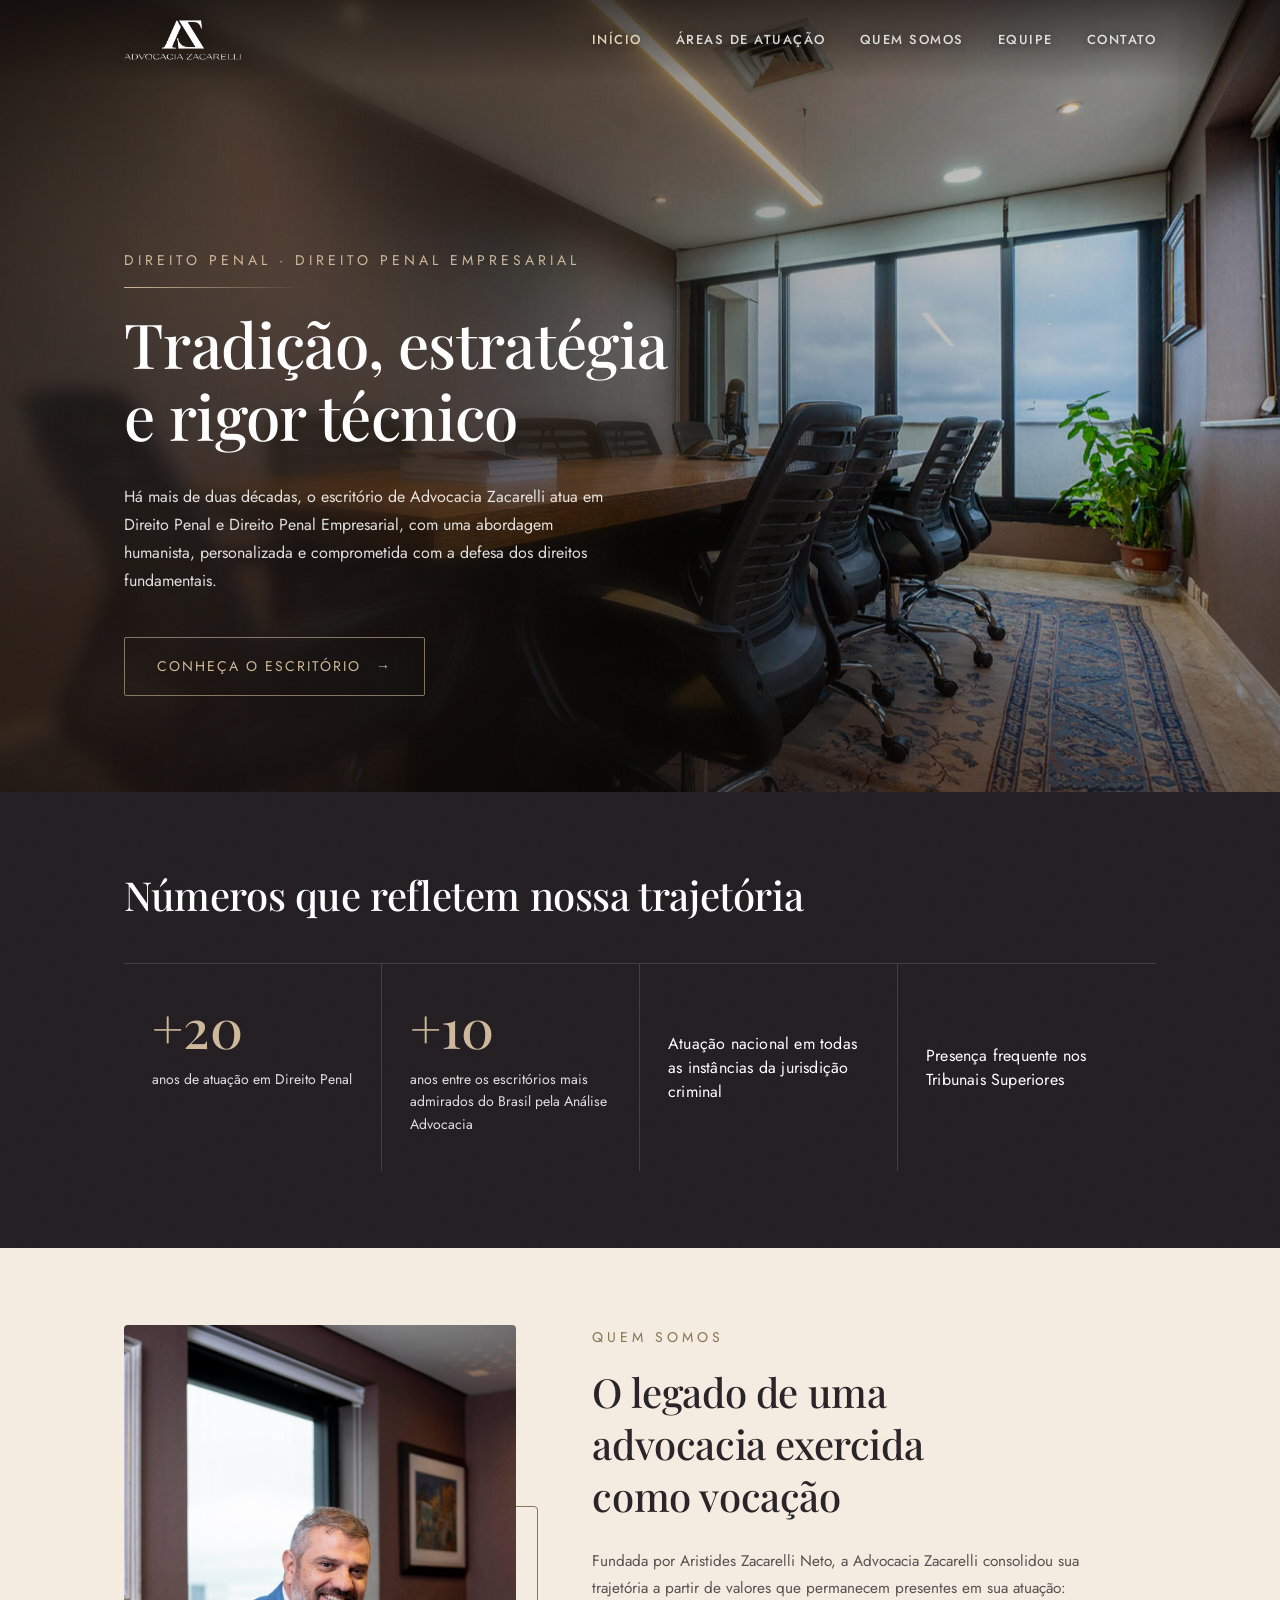
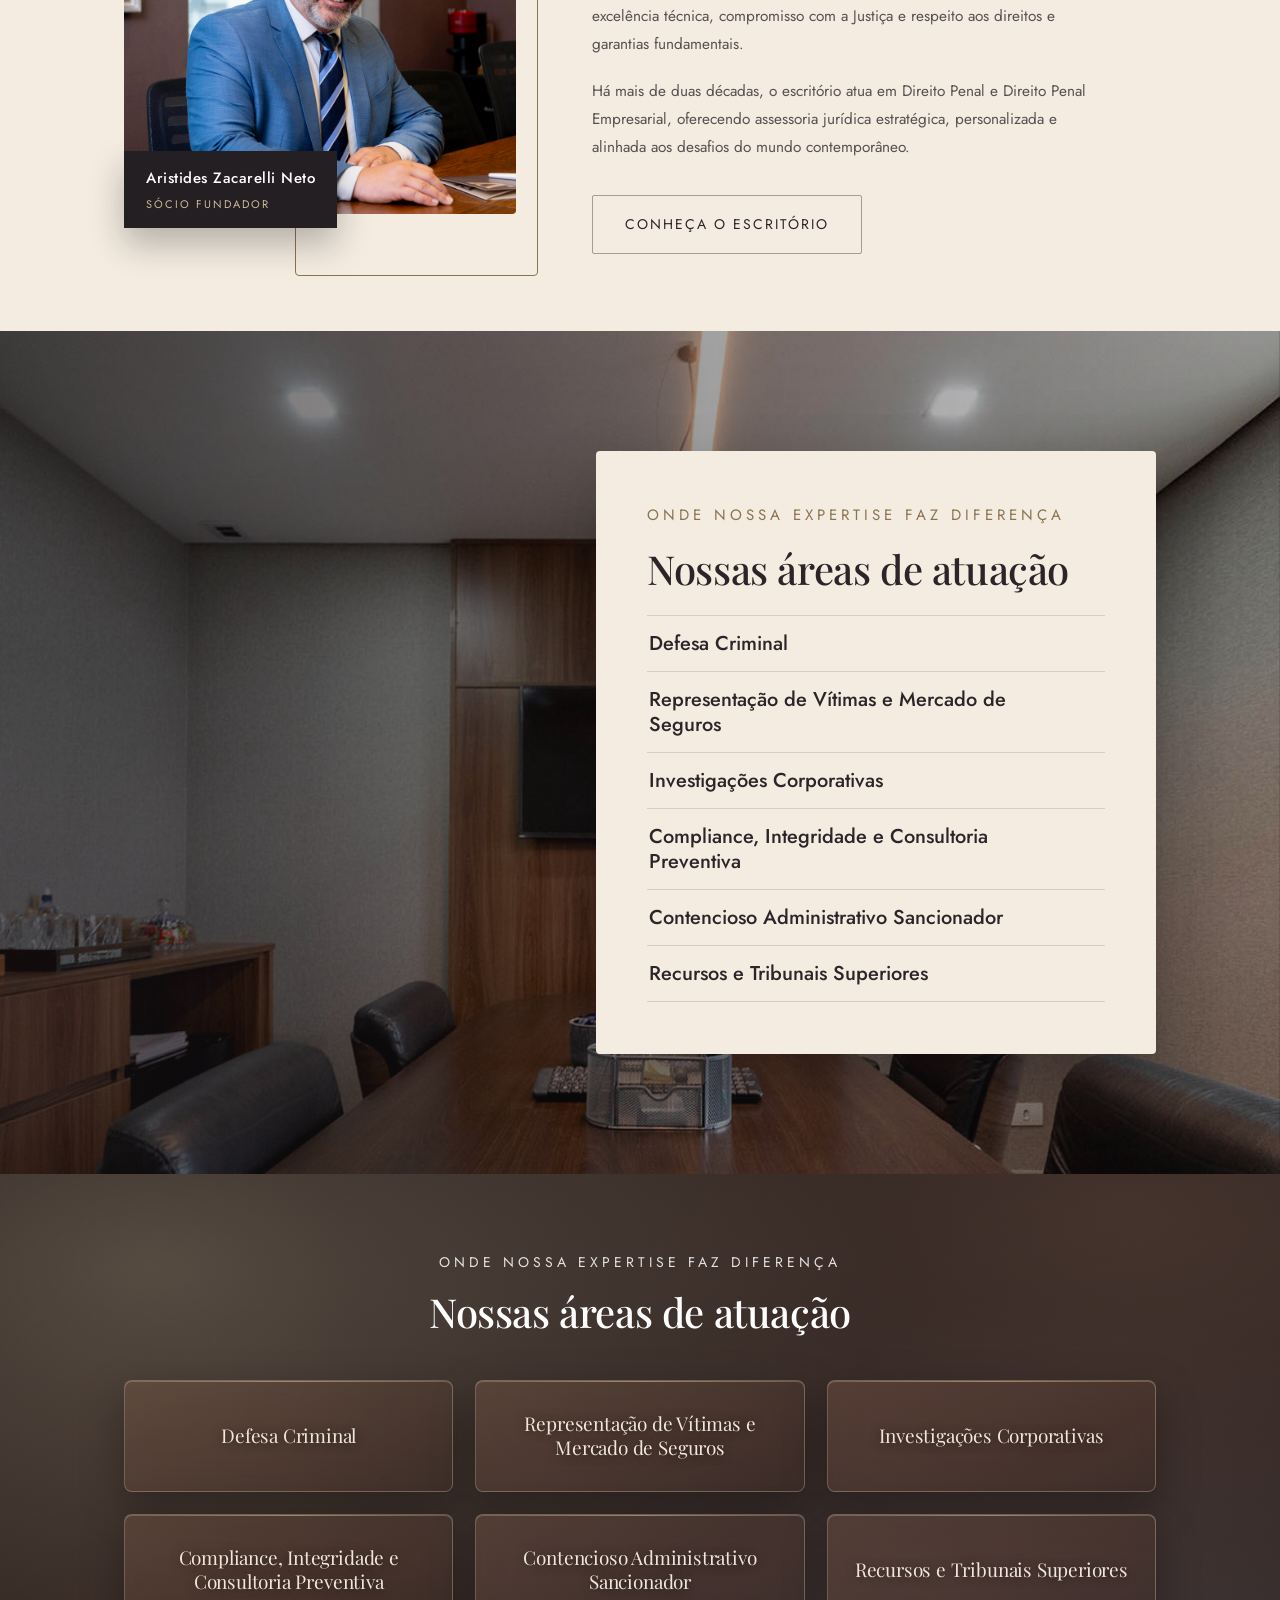
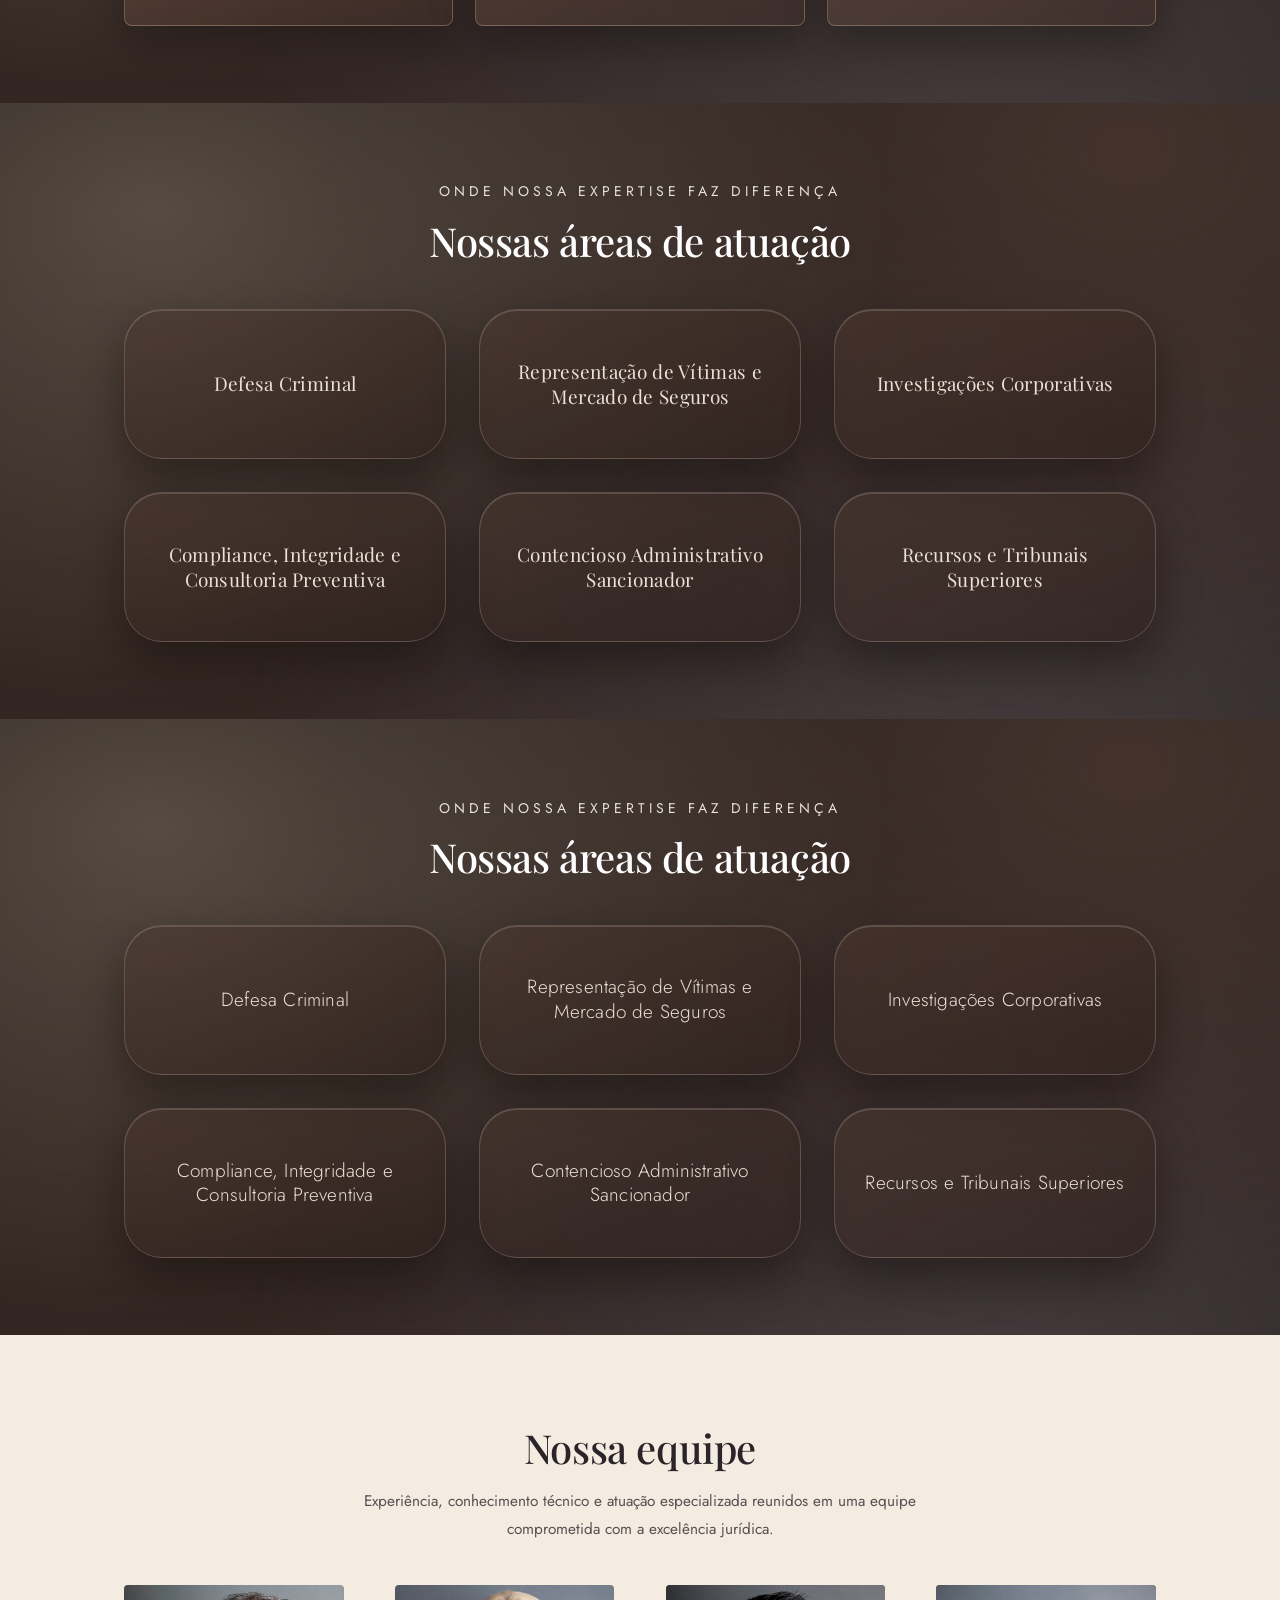
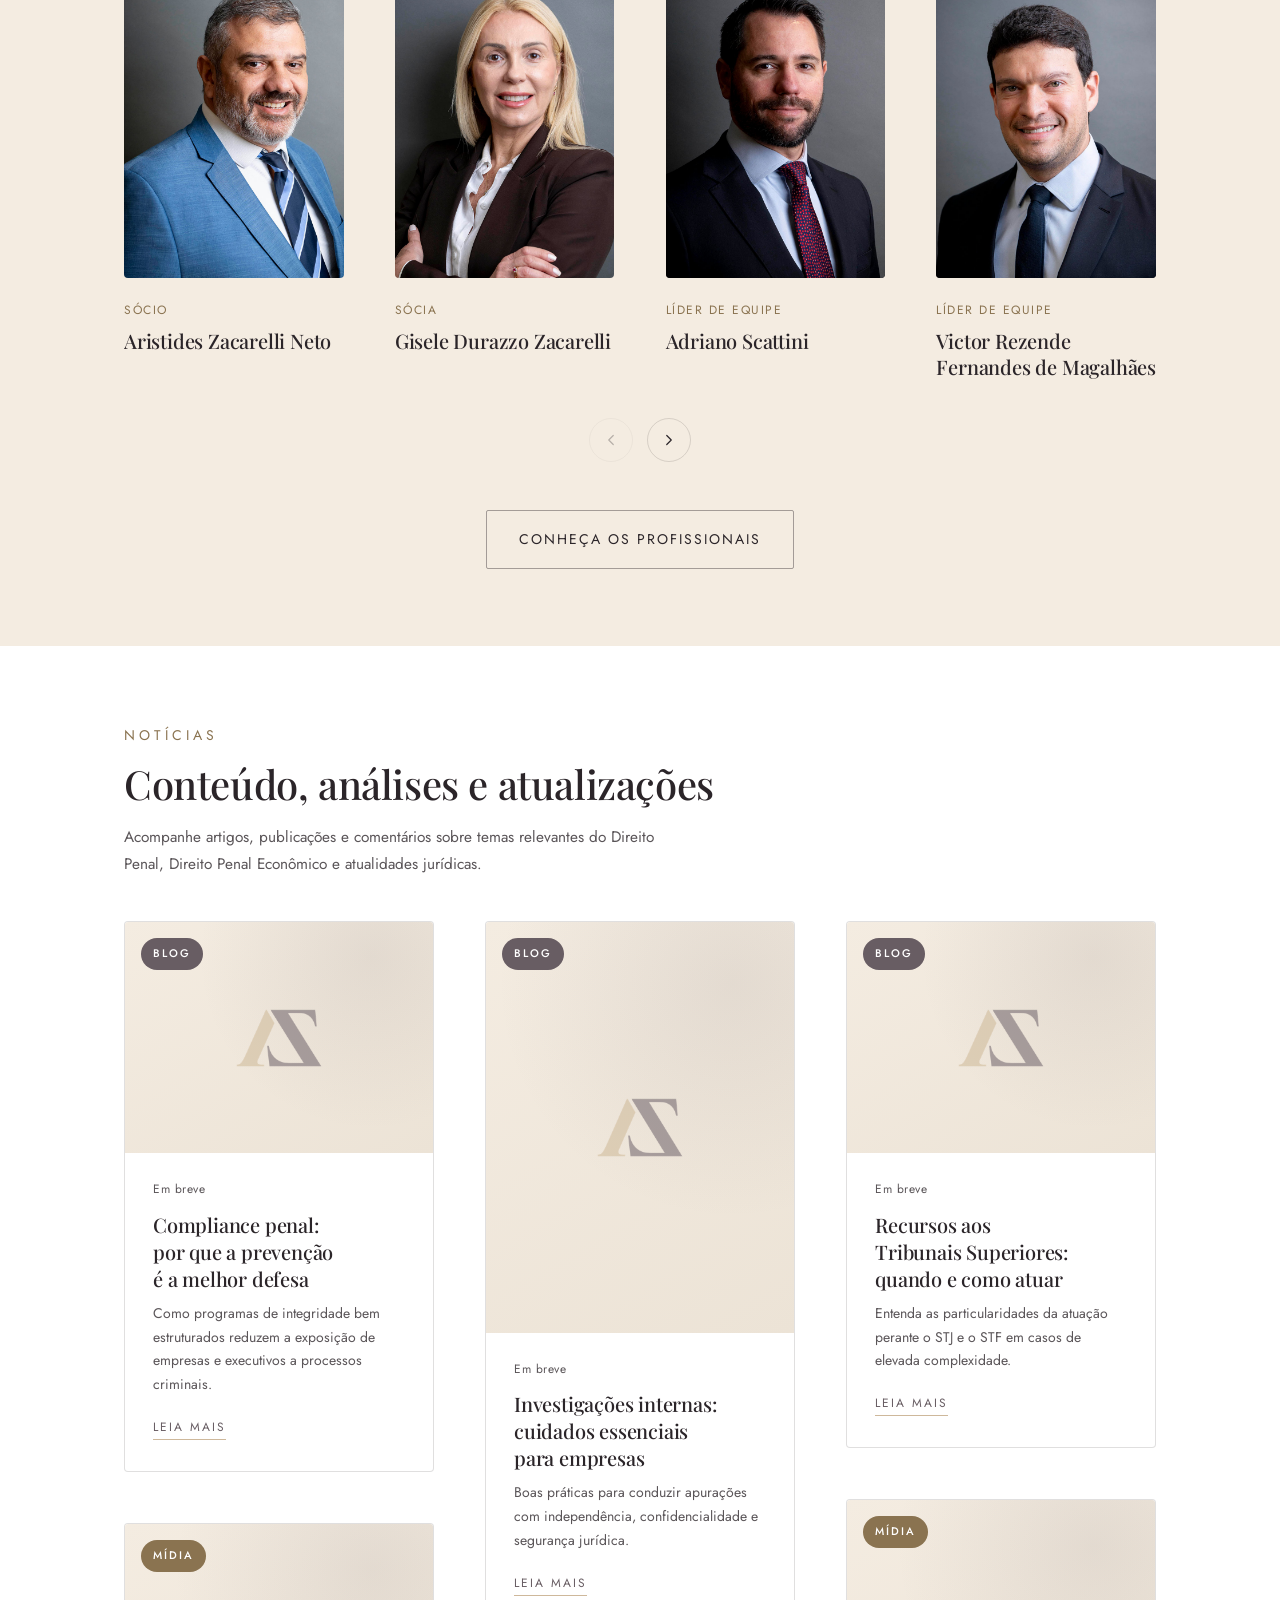
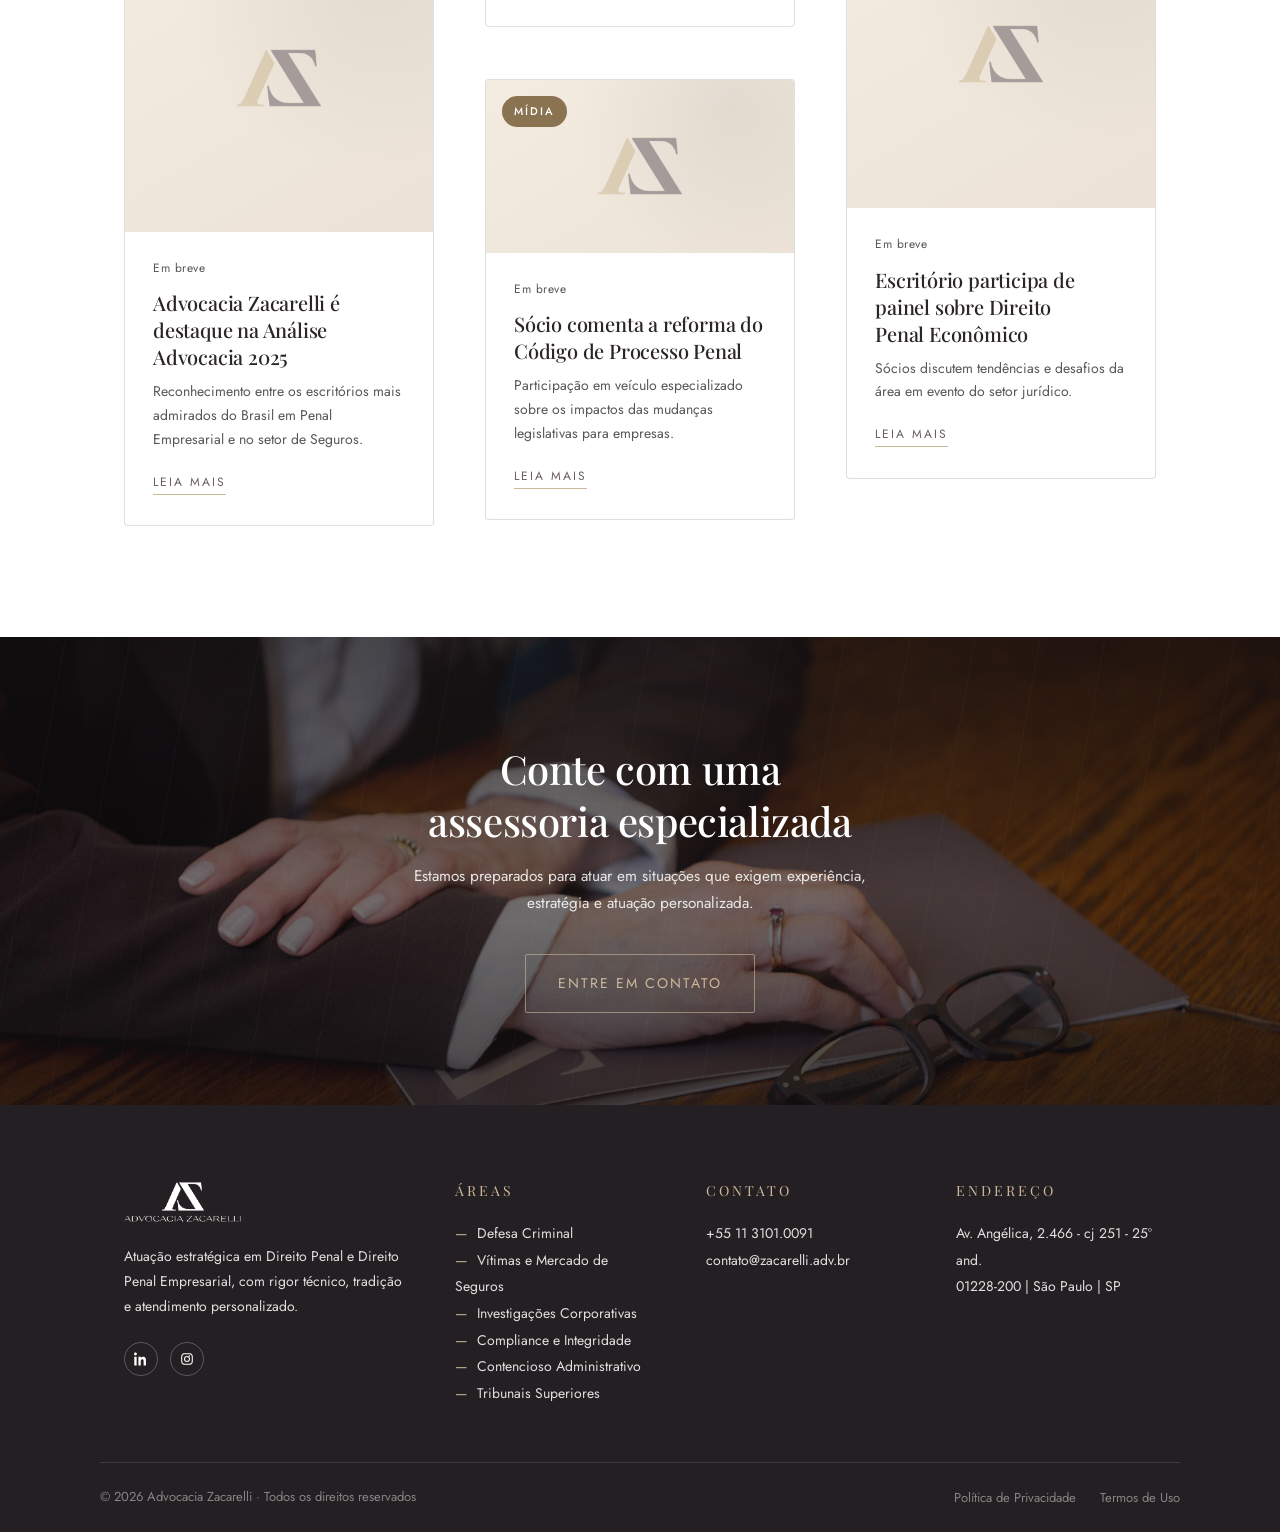
==== index.html @ b9435410 "Refine home "Áreas" variations per feedback (V1 glass, V2/V3 neu) Hide the descriptive intro paragra" ====
<!DOCTYPE html>
<html lang="pt-BR">
<head>
<meta charset="UTF-8">
<meta name="viewport" content="width=device-width, initial-scale=1.0">
<title>Advocacia Zacarelli — Direito Penal e Direito Penal Empresarial</title>
<meta name="description" content="Há mais de duas décadas, o escritório de Advocacia Zacarelli atua em Direito Penal e Direito Penal Empresarial, com uma abordagem humanista, personalizada e comprometida com a defesa dos direitos fundamentais.">
<meta property="og:title" content="Advocacia Zacarelli — Direito Penal e Direito Penal Empresarial">
<meta property="og:description" content="Rigor técnico, tradição e atendimento personalizado em Direito Penal e Direito Penal Empresarial.">
<meta property="og:image" content="assets/img/hero-bg.jpg">
<meta property="og:type" content="website">
<meta name="twitter:card" content="summary_large_image">
<link rel="icon" type="image/png" href="assets/img/favicon-32.png">
<link rel="apple-touch-icon" href="assets/img/favicon.png">
<link rel="preconnect" href="https://fonts.googleapis.com">
<link rel="preconnect" href="https://fonts.gstatic.com" crossorigin>
<link href="https://fonts.googleapis.com/css2?family=Jost:ital,wght@0,300;0,400;0,500;1,400&family=Playfair+Display:ital,wght@0,400;0,500;0,600;1,400;1,500&display=swap" rel="stylesheet">
<script>document.documentElement.classList.add('js')</script>
<link rel="stylesheet" href="css/style.css?v=20260823f">
</head>
<body class="page-home">

<a class="skip-link" href="#conteudo">Ir para o conteúdo</a>

<header id="siteHeader">
  <div class="row nav">
    <a class="brand" href="index.html" aria-label="Advocacia Zacarelli — início">
      <img src="assets/img/logo-white.png" alt="Advocacia Zacarelli">
    </a>
    <ul class="nav-links">
      <li><a href="index.html" class="active">Início</a></li>
      <li><a href="areas-de-atuacao.html">Áreas de Atuação</a></li>
      <li><a href="quem-somos.html">Quem Somos</a></li>
      <li><a href="equipe.html">Equipe</a></li>
      <li><a href="contato.html">Contato</a></li>
    </ul>
    <button class="burger" id="burger" aria-label="Abrir menu" aria-expanded="false" aria-controls="drawer">
      <span></span><span></span><span></span>
    </button>
  </div>
  <div class="drawer" id="drawer">
    <div class="row">
      <ul>
        <li><a href="index.html" class="active">Início</a></li>
        <li><a href="areas-de-atuacao.html">Áreas de Atuação</a></li>
        <li><a href="quem-somos.html">Quem Somos</a></li>
        <li><a href="equipe.html">Equipe</a></li>
        <li><a href="contato.html">Contato</a></li>
      </ul>
    </div>
  </div>
</header>

<main id="conteudo">

<!-- ===== HERO — slider com as duas versões de título para escolha ===== -->
<section class="hero on-photo js-hero" id="top" style="--hero-img:url('assets/img/Ambiente/zacarelli_sala3.jpg');--hero-img-blur:url('assets/img/blur/sala3-blur.jpg');--hero-focal:50% 40%;--hero-zoom:1.12">
  <div class="hero__media js-media" style="background-image:url('assets/img/Ambiente/zacarelli_sala3.jpg')"></div>
  <div class="hero__blur js-media" style="background-image:url('assets/img/blur/sala3-blur.jpg')"></div>
  <div class="hero__dim"></div>
  <div class="hero__scrim"></div>
  <div class="g"><i class="mesh"></i><i class="tint"></i></div>
  <div class="hero__grain"></div>
  <div class="row hero__content">
    <p class="eyebrow rv d1">Direito Penal · Direito Penal Empresarial<span class="rv-rule"></span></p>
    <h1 class="rv-mask"><span class="d2">Tradição, estratégia e rigor técnico</span></h1>
    <p class="hero__lead rv d3">Há mais de duas décadas, o escritório de Advocacia Zacarelli atua em Direito Penal e Direito Penal Empresarial, com uma abordagem humanista, personalizada e comprometida com a defesa dos direitos fundamentais.</p>
    <a class="btn btn-gold rv d4" href="quem-somos.html">Conheça o escritório <span class="btn-arrow">→</span></a>
  </div>
</section>

<!-- ===== NÚMEROS ===== -->
<section class="section stats-band grain">
  <div class="row">
    <div class="section-head reveal">
      <h2>Números que refletem nossa trajetória</h2>
    </div>
    <div class="stats-grid">
      <div class="stat-item reveal">
        <b>+20</b>
        <span>anos de atuação em Direito Penal</span>
      </div>
      <div class="stat-item reveal" style="transition-delay:80ms">
        <b>+10</b>
        <span>anos entre os escritórios mais admirados do Brasil pela Análise Advocacia</span>
      </div>
      <div class="stat-item stat-item--text reveal" style="transition-delay:160ms">
        <span class="stat-highlight">Atuação nacional em todas as instâncias da jurisdição criminal</span>
      </div>
      <div class="stat-item stat-item--text reveal" style="transition-delay:240ms">
        <span class="stat-highlight">Presença frequente nos Tribunais Superiores</span>
      </div>
    </div>
  </div>
</section>

<!-- ===== QUEM SOMOS — destaque do fundador ===== -->
<section class="section alt founder" id="quem-somos">
  <div class="row founder-split">
    <div class="founder-visual reveal">
      <span class="founder-frame" aria-hidden="true"></span>
      <img src="assets/img/Perfil_Equipe/36519_Aristides_Zacarelli_Neto3.jpg" alt="Aristides Zacarelli Neto, sócio fundador da Advocacia Zacarelli">
      <span class="founder-caption">Aristides Zacarelli Neto<em>Sócio Fundador</em></span>
    </div>
    <div class="founder-copy reveal">
      <p class="eyebrow">Quem somos</p>
      <h2>O legado de uma advocacia exercida como vocação</h2>
      <p>Fundada por Aristides Zacarelli Neto, a Advocacia Zacarelli consolidou sua trajetória a partir de valores que permanecem presentes em sua atuação: excelência técnica, compromisso com a Justiça e respeito aos direitos e garantias fundamentais.</p>
      <p>Há mais de duas décadas, o escritório atua em Direito Penal e Direito Penal Empresarial, oferecendo assessoria jurídica estratégica, personalizada e alinhada aos desafios do mundo contemporâneo.</p>
      <a class="btn btn-primary" href="quem-somos.html">Conheça o escritório</a>
    </div>
  </div>
</section>

<!-- ===== ÁREAS DE ATUAÇÃO — cartão sobre foto + highlights clicáveis ===== -->
<section class="atuacao-feature" id="atuacao">
  <div class="atuacao-feature-bg" aria-hidden="true">
    <img src="assets/img/Ambiente/zacarelli_sala2.jpg" alt="" data-parallax>
  </div>
  <div class="atuacao-feature-scrim" aria-hidden="true"></div>
  <div class="row">
    <div class="atuacao-card reveal">
      <p class="eyebrow">Onde nossa expertise faz diferença</p>
      <h2>Nossas áreas de atuação</h2>
      <ul class="area-highlights">
        <li><a href="areas-de-atuacao.html#defesa-criminal">Defesa Criminal<svg viewBox="0 0 24 24" fill="none" stroke="currentColor" stroke-width="1.6" stroke-linecap="round" stroke-linejoin="round"><path d="M5 12h14M13 6l6 6-6 6"/></svg></a></li>
        <li><a href="areas-de-atuacao.html#vitimas-seguros">Representação de Vítimas e Mercado de Seguros<svg viewBox="0 0 24 24" fill="none" stroke="currentColor" stroke-width="1.6" stroke-linecap="round" stroke-linejoin="round"><path d="M5 12h14M13 6l6 6-6 6"/></svg></a></li>
        <li><a href="areas-de-atuacao.html#investigacoes-corporativas">Investigações Corporativas<svg viewBox="0 0 24 24" fill="none" stroke="currentColor" stroke-width="1.6" stroke-linecap="round" stroke-linejoin="round"><path d="M5 12h14M13 6l6 6-6 6"/></svg></a></li>
        <li><a href="areas-de-atuacao.html#compliance">Compliance, Integridade e Consultoria Preventiva<svg viewBox="0 0 24 24" fill="none" stroke="currentColor" stroke-width="1.6" stroke-linecap="round" stroke-linejoin="round"><path d="M5 12h14M13 6l6 6-6 6"/></svg></a></li>
        <li><a href="areas-de-atuacao.html#contencioso-administrativo">Contencioso Administrativo Sancionador<svg viewBox="0 0 24 24" fill="none" stroke="currentColor" stroke-width="1.6" stroke-linecap="round" stroke-linejoin="round"><path d="M5 12h14M13 6l6 6-6 6"/></svg></a></li>
        <li><a href="areas-de-atuacao.html#tribunais-superiores">Recursos e Tribunais Superiores<svg viewBox="0 0 24 24" fill="none" stroke="currentColor" stroke-width="1.6" stroke-linecap="round" stroke-linejoin="round"><path d="M5 12h14M13 6l6 6-6 6"/></svg></a></li>
      </ul>
    </div>
  </div>
</section>

<!-- ===== ÁREAS DE ATUAÇÃO — VARIAÇÃO GLASS (cabeçalho central + chips de vidro sobre malha) ===== -->
<section class="section atuacao-glass areas-vitral" id="atuacao-glass">
  <div class="areas-vitral__bg" data-parallax aria-hidden="true"></div>
  <div class="row">
    <div class="section-head center reveal">
      <p class="eyebrow">Onde nossa expertise faz diferença</p>
      <h2>Nossas áreas de atuação</h2>
    </div>
    <div class="areas-chip-grid">
      <a class="area-chip reveal" href="areas-de-atuacao.html#defesa-criminal"><span>Defesa Criminal</span></a>
      <a class="area-chip reveal" style="transition-delay:40ms" href="areas-de-atuacao.html#vitimas-seguros"><span>Representação de Vítimas e Mercado de Seguros</span></a>
      <a class="area-chip reveal" style="transition-delay:80ms" href="areas-de-atuacao.html#investigacoes-corporativas"><span>Investigações Corporativas</span></a>
      <a class="area-chip reveal" style="transition-delay:120ms" href="areas-de-atuacao.html#compliance"><span>Compliance, Integridade e Consultoria Preventiva</span></a>
      <a class="area-chip reveal" style="transition-delay:160ms" href="areas-de-atuacao.html#contencioso-administrativo"><span>Contencioso Administrativo Sancionador</span></a>
      <a class="area-chip reveal" style="transition-delay:200ms" href="areas-de-atuacao.html#tribunais-superiores"><span>Recursos e Tribunais Superiores</span></a>
    </div>
  </div>
</section>

<!-- ===== ÁREAS DE ATUAÇÃO — VARIAÇÃO NEUMORPHISM (Walnut Noir · títulos Playfair) ===== -->
<section class="section atuacao-neu areas-vitral" id="atuacao-neu">
  <div class="areas-vitral__bg" data-parallax aria-hidden="true"></div>
  <div class="row">
    <div class="section-head center reveal">
      <p class="eyebrow">Onde nossa expertise faz diferença</p>
      <h2>Nossas áreas de atuação</h2>
    </div>
    <div class="areas-neu-grid">
      <a class="area-neu reveal" href="areas-de-atuacao.html#defesa-criminal"><span>Defesa Criminal</span></a>
      <a class="area-neu reveal" style="transition-delay:40ms" href="areas-de-atuacao.html#vitimas-seguros"><span>Representação de Vítimas e Mercado de Seguros</span></a>
      <a class="area-neu reveal" style="transition-delay:80ms" href="areas-de-atuacao.html#investigacoes-corporativas"><span>Investigações Corporativas</span></a>
      <a class="area-neu reveal" style="transition-delay:120ms" href="areas-de-atuacao.html#compliance"><span>Compliance, Integridade e Consultoria Preventiva</span></a>
      <a class="area-neu reveal" style="transition-delay:160ms" href="areas-de-atuacao.html#contencioso-administrativo"><span>Contencioso Administrativo Sancionador</span></a>
      <a class="area-neu reveal" style="transition-delay:200ms" href="areas-de-atuacao.html#tribunais-superiores"><span>Recursos e Tribunais Superiores</span></a>
    </div>
  </div>
</section>

<!-- ===== ÁREAS DE ATUAÇÃO — VARIAÇÃO NEUMORPHISM (Walnut Noir · títulos Jost) ===== -->
<section class="section atuacao-neu atuacao-neu--jost areas-vitral" id="atuacao-neu-jost">
  <div class="areas-vitral__bg" data-parallax aria-hidden="true"></div>
  <div class="row">
    <div class="section-head center reveal">
      <p class="eyebrow">Onde nossa expertise faz diferença</p>
      <h2>Nossas áreas de atuação</h2>
    </div>
    <div class="areas-neu-grid">
      <a class="area-neu reveal" href="areas-de-atuacao.html#defesa-criminal"><span>Defesa Criminal</span></a>
      <a class="area-neu reveal" style="transition-delay:40ms" href="areas-de-atuacao.html#vitimas-seguros"><span>Representação de Vítimas e Mercado de Seguros</span></a>
      <a class="area-neu reveal" style="transition-delay:80ms" href="areas-de-atuacao.html#investigacoes-corporativas"><span>Investigações Corporativas</span></a>
      <a class="area-neu reveal" style="transition-delay:120ms" href="areas-de-atuacao.html#compliance"><span>Compliance, Integridade e Consultoria Preventiva</span></a>
      <a class="area-neu reveal" style="transition-delay:160ms" href="areas-de-atuacao.html#contencioso-administrativo"><span>Contencioso Administrativo Sancionador</span></a>
      <a class="area-neu reveal" style="transition-delay:200ms" href="areas-de-atuacao.html#tribunais-superiores"><span>Recursos e Tribunais Superiores</span></a>
    </div>
  </div>
</section>

<!-- ===== ÁREAS DE ATUAÇÃO — VARIAÇÃO B (cartão encostado à direita) — OCULTA =====
     Ocultada a pedido. Para reexibir ("voltar opção atuação retângulo encostado"),
     basta descomentar este bloco.
<section class="atuacao-feature atuacao-feature--bleed" id="atuacao-b">
  <div class="atuacao-feature-bg" aria-hidden="true">
    <img src="assets/img/Ambiente/zacarelli_sala2.jpg" alt="" data-parallax>
  </div>
  <div class="atuacao-feature-scrim" aria-hidden="true"></div>
  <div class="row">
    <div class="atuacao-card reveal">
      <p class="eyebrow">Onde nossa expertise faz diferença</p>
      <h2>Nossas áreas de atuação</h2>
      <a class="btn btn-primary atuacao-card-cta" href="areas-de-atuacao.html">
        <span class="cta-full">Confira nossas áreas de atuação</span>
        <span class="cta-short">Áreas de atuação</span>
      </a>
    </div>
  </div>
</section>
-->

<!-- ===== NOSSA EQUIPE (foto, nome e cargo de cada sócio) ===== -->
<section class="section team-teaser" id="equipe">
  <div class="row">
    <div class="section-head center reveal">
      <h2>Nossa equipe</h2>
      <p>Experiência, conhecimento técnico e atuação especializada reunidos em uma equipe comprometida com a excelência jurídica.</p>
    </div>
    <div class="team-slider">
    <div class="team-track" id="teamTrack">
      <div class="team-card reveal">
        <div class="team-photo">
          <img src="assets/img/Perfil_Equipe/Aristides_Zacarelli_Neto.jpg" alt="Aristides Zacarelli Neto">
          <div class="team-social">
            <a href="#" aria-label="LinkedIn"><svg viewBox="0 0 24 24"><path d="M4.98 3.5C4.98 4.88 3.87 6 2.5 6S0 4.88 0 3.5 1.12 1 2.5 1s2.48 1.12 2.48 2.5zM.5 8h4V23h-4V8zm7.5 0h3.83v2.05h.05c.53-1 1.84-2.05 3.79-2.05 4.06 0 4.81 2.67 4.81 6.14V23h-4v-6.85c0-1.63-.03-3.73-2.27-3.73-2.28 0-2.63 1.78-2.63 3.62V23h-4V8z"/></svg></a>
            <a href="#" aria-label="Instagram"><svg viewBox="0 0 24 24"><path d="M12 2c2.72 0 3.06.01 4.12.06 1.06.05 1.79.22 2.43.47a4.9 4.9 0 0 1 1.77 1.15 4.9 4.9 0 0 1 1.15 1.77c.25.64.42 1.37.47 2.43.05 1.06.06 1.4.06 4.12s-.01 3.06-.06 4.12c-.05 1.06-.22 1.79-.47 2.43a4.9 4.9 0 0 1-1.15 1.77 4.9 4.9 0 0 1-1.77 1.15c-.64.25-1.37.42-2.43.47-1.06.05-1.4.06-4.12.06s-3.06-.01-4.12-.06c-1.06-.05-1.79-.22-2.43-.47a4.9 4.9 0 0 1-1.77-1.15 4.9 4.9 0 0 1-1.15-1.77c-.25-.64-.42-1.37-.47-2.43C2.01 15.06 2 14.72 2 12s.01-3.06.06-4.12c.05-1.06.22-1.79.47-2.43a4.9 4.9 0 0 1 1.15-1.77A4.9 4.9 0 0 1 5.45 2.53c.64-.25 1.37-.42 2.43-.47C8.94 2.01 9.28 2 12 2zm0 1.8c-2.67 0-2.99.01-4.04.06-.97.04-1.5.2-1.85.34-.46.18-.79.4-1.14.75-.35.35-.57.68-.75 1.14-.14.35-.3.88-.34 1.85C3.83 9 3.82 9.32 3.82 12s.01 3 .06 4.04c.04.97.2 1.5.34 1.85.18.46.4.79.75 1.14.35.35.68.57 1.14.75.35.14.88.3 1.85.34 1.05.05 1.37.06 4.04.06s2.99-.01 4.04-.06c.97-.04 1.5-.2 1.85-.34.46-.18.79-.4 1.14-.75.35-.35.57-.68.75-1.14.14-.35.3-.88.34-1.85.05-1.04.06-1.37.06-4.04s-.01-2.99-.06-4.04c-.04-.97-.2-1.5-.34-1.85a3.1 3.1 0 0 0-.75-1.14 3.1 3.1 0 0 0-1.14-.75c-.35-.14-.88-.3-1.85-.34C14.99 3.81 14.67 3.8 12 3.8zm0 3.05a5.15 5.15 0 1 1 0 10.3 5.15 5.15 0 0 1 0-10.3zm0 1.8a3.35 3.35 0 1 0 0 6.7 3.35 3.35 0 0 0 0-6.7zm5.35-1.98a1.2 1.2 0 1 1-2.4 0 1.2 1.2 0 0 1 2.4 0z"/></svg></a>
          </div>
        </div>
        <p class="role">Sócio</p>
        <h3>Aristides Zacarelli Neto</h3>
      </div>
      <div class="team-card reveal" style="transition-delay:60ms">
        <div class="team-photo">
          <img src="assets/img/Perfil_Equipe/Gisele_Durazzo_Zacarelli.jpg" alt="Gisele Durazzo Zacarelli">
          <div class="team-social">
            <a href="#" aria-label="LinkedIn"><svg viewBox="0 0 24 24"><path d="M4.98 3.5C4.98 4.88 3.87 6 2.5 6S0 4.88 0 3.5 1.12 1 2.5 1s2.48 1.12 2.48 2.5zM.5 8h4V23h-4V8zm7.5 0h3.83v2.05h.05c.53-1 1.84-2.05 3.79-2.05 4.06 0 4.81 2.67 4.81 6.14V23h-4v-6.85c0-1.63-.03-3.73-2.27-3.73-2.28 0-2.63 1.78-2.63 3.62V23h-4V8z"/></svg></a>
            <a href="#" aria-label="Instagram"><svg viewBox="0 0 24 24"><path d="M12 2c2.72 0 3.06.01 4.12.06 1.06.05 1.79.22 2.43.47a4.9 4.9 0 0 1 1.77 1.15 4.9 4.9 0 0 1 1.15 1.77c.25.64.42 1.37.47 2.43.05 1.06.06 1.4.06 4.12s-.01 3.06-.06 4.12c-.05 1.06-.22 1.79-.47 2.43a4.9 4.9 0 0 1-1.15 1.77 4.9 4.9 0 0 1-1.77 1.15c-.64.25-1.37.42-2.43.47-1.06.05-1.4.06-4.12.06s-3.06-.01-4.12-.06c-1.06-.05-1.79-.22-2.43-.47a4.9 4.9 0 0 1-1.77-1.15 4.9 4.9 0 0 1-1.15-1.77c-.25-.64-.42-1.37-.47-2.43C2.01 15.06 2 14.72 2 12s.01-3.06.06-4.12c.05-1.06.22-1.79.47-2.43a4.9 4.9 0 0 1 1.15-1.77A4.9 4.9 0 0 1 5.45 2.53c.64-.25 1.37-.42 2.43-.47C8.94 2.01 9.28 2 12 2zm0 1.8c-2.67 0-2.99.01-4.04.06-.97.04-1.5.2-1.85.34-.46.18-.79.4-1.14.75-.35.35-.57.68-.75 1.14-.14.35-.3.88-.34 1.85C3.83 9 3.82 9.32 3.82 12s.01 3 .06 4.04c.04.97.2 1.5.34 1.85.18.46.4.79.75 1.14.35.35.68.57 1.14.75.35.14.88.3 1.85.34 1.05.05 1.37.06 4.04.06s2.99-.01 4.04-.06c.97-.04 1.5-.2 1.85-.34.46-.18.79-.4 1.14-.75.35-.35.57-.68.75-1.14.14-.35.3-.88.34-1.85.05-1.04.06-1.37.06-4.04s-.01-2.99-.06-4.04c-.04-.97-.2-1.5-.34-1.85a3.1 3.1 0 0 0-.75-1.14 3.1 3.1 0 0 0-1.14-.75c-.35-.14-.88-.3-1.85-.34C14.99 3.81 14.67 3.8 12 3.8zm0 3.05a5.15 5.15 0 1 1 0 10.3 5.15 5.15 0 0 1 0-10.3zm0 1.8a3.35 3.35 0 1 0 0 6.7 3.35 3.35 0 0 0 0-6.7zm5.35-1.98a1.2 1.2 0 1 1-2.4 0 1.2 1.2 0 0 1 2.4 0z"/></svg></a>
          </div>
        </div>
        <p class="role">Sócia</p>
        <h3>Gisele Durazzo Zacarelli</h3>
      </div>
      <div class="team-card reveal" style="transition-delay:120ms">
        <div class="team-photo">
          <img src="assets/img/Perfil_Equipe/Adriano_Scattini.jpg" alt="Adriano Scattini">
          <div class="team-social">
            <a href="#" aria-label="LinkedIn"><svg viewBox="0 0 24 24"><path d="M4.98 3.5C4.98 4.88 3.87 6 2.5 6S0 4.88 0 3.5 1.12 1 2.5 1s2.48 1.12 2.48 2.5zM.5 8h4V23h-4V8zm7.5 0h3.83v2.05h.05c.53-1 1.84-2.05 3.79-2.05 4.06 0 4.81 2.67 4.81 6.14V23h-4v-6.85c0-1.63-.03-3.73-2.27-3.73-2.28 0-2.63 1.78-2.63 3.62V23h-4V8z"/></svg></a>
            <a href="#" aria-label="Instagram"><svg viewBox="0 0 24 24"><path d="M12 2c2.72 0 3.06.01 4.12.06 1.06.05 1.79.22 2.43.47a4.9 4.9 0 0 1 1.77 1.15 4.9 4.9 0 0 1 1.15 1.77c.25.64.42 1.37.47 2.43.05 1.06.06 1.4.06 4.12s-.01 3.06-.06 4.12c-.05 1.06-.22 1.79-.47 2.43a4.9 4.9 0 0 1-1.15 1.77 4.9 4.9 0 0 1-1.77 1.15c-.64.25-1.37.42-2.43.47-1.06.05-1.4.06-4.12.06s-3.06-.01-4.12-.06c-1.06-.05-1.79-.22-2.43-.47a4.9 4.9 0 0 1-1.77-1.15 4.9 4.9 0 0 1-1.15-1.77c-.25-.64-.42-1.37-.47-2.43C2.01 15.06 2 14.72 2 12s.01-3.06.06-4.12c.05-1.06.22-1.79.47-2.43a4.9 4.9 0 0 1 1.15-1.77A4.9 4.9 0 0 1 5.45 2.53c.64-.25 1.37-.42 2.43-.47C8.94 2.01 9.28 2 12 2zm0 1.8c-2.67 0-2.99.01-4.04.06-.97.04-1.5.2-1.85.34-.46.18-.79.4-1.14.75-.35.35-.57.68-.75 1.14-.14.35-.3.88-.34 1.85C3.83 9 3.82 9.32 3.82 12s.01 3 .06 4.04c.04.97.2 1.5.34 1.85.18.46.4.79.75 1.14.35.35.68.57 1.14.75.35.14.88.3 1.85.34 1.05.05 1.37.06 4.04.06s2.99-.01 4.04-.06c.97-.04 1.5-.2 1.85-.34.46-.18.79-.4 1.14-.75.35-.35.57-.68.75-1.14.14-.35.3-.88.34-1.85.05-1.04.06-1.37.06-4.04s-.01-2.99-.06-4.04c-.04-.97-.2-1.5-.34-1.85a3.1 3.1 0 0 0-.75-1.14 3.1 3.1 0 0 0-1.14-.75c-.35-.14-.88-.3-1.85-.34C14.99 3.81 14.67 3.8 12 3.8zm0 3.05a5.15 5.15 0 1 1 0 10.3 5.15 5.15 0 0 1 0-10.3zm0 1.8a3.35 3.35 0 1 0 0 6.7 3.35 3.35 0 0 0 0-6.7zm5.35-1.98a1.2 1.2 0 1 1-2.4 0 1.2 1.2 0 0 1 2.4 0z"/></svg></a>
          </div>
        </div>
        <p class="role">Líder de Equipe</p>
        <h3>Adriano Scattini</h3>
      </div>
      <div class="team-card reveal" style="transition-delay:180ms">
        <div class="team-photo">
          <img src="assets/img/Perfil_Equipe/Victor_Rezende_Fernandes_de_Magalhaes.jpg" alt="Victor Rezende Fernandes de Magalhães">
          <div class="team-social">
            <a href="#" aria-label="LinkedIn"><svg viewBox="0 0 24 24"><path d="M4.98 3.5C4.98 4.88 3.87 6 2.5 6S0 4.88 0 3.5 1.12 1 2.5 1s2.48 1.12 2.48 2.5zM.5 8h4V23h-4V8zm7.5 0h3.83v2.05h.05c.53-1 1.84-2.05 3.79-2.05 4.06 0 4.81 2.67 4.81 6.14V23h-4v-6.85c0-1.63-.03-3.73-2.27-3.73-2.28 0-2.63 1.78-2.63 3.62V23h-4V8z"/></svg></a>
            <a href="#" aria-label="Instagram"><svg viewBox="0 0 24 24"><path d="M12 2c2.72 0 3.06.01 4.12.06 1.06.05 1.79.22 2.43.47a4.9 4.9 0 0 1 1.77 1.15 4.9 4.9 0 0 1 1.15 1.77c.25.64.42 1.37.47 2.43.05 1.06.06 1.4.06 4.12s-.01 3.06-.06 4.12c-.05 1.06-.22 1.79-.47 2.43a4.9 4.9 0 0 1-1.15 1.77 4.9 4.9 0 0 1-1.77 1.15c-.64.25-1.37.42-2.43.47-1.06.05-1.4.06-4.12.06s-3.06-.01-4.12-.06c-1.06-.05-1.79-.22-2.43-.47a4.9 4.9 0 0 1-1.77-1.15 4.9 4.9 0 0 1-1.15-1.77c-.25-.64-.42-1.37-.47-2.43C2.01 15.06 2 14.72 2 12s.01-3.06.06-4.12c.05-1.06.22-1.79.47-2.43a4.9 4.9 0 0 1 1.15-1.77A4.9 4.9 0 0 1 5.45 2.53c.64-.25 1.37-.42 2.43-.47C8.94 2.01 9.28 2 12 2zm0 1.8c-2.67 0-2.99.01-4.04.06-.97.04-1.5.2-1.85.34-.46.18-.79.4-1.14.75-.35.35-.57.68-.75 1.14-.14.35-.3.88-.34 1.85C3.83 9 3.82 9.32 3.82 12s.01 3 .06 4.04c.04.97.2 1.5.34 1.85.18.46.4.79.75 1.14.35.35.68.57 1.14.75.35.14.88.3 1.85.34 1.05.05 1.37.06 4.04.06s2.99-.01 4.04-.06c.97-.04 1.5-.2 1.85-.34.46-.18.79-.4 1.14-.75.35-.35.57-.68.75-1.14.14-.35.3-.88.34-1.85.05-1.04.06-1.37.06-4.04s-.01-2.99-.06-4.04c-.04-.97-.2-1.5-.34-1.85a3.1 3.1 0 0 0-.75-1.14 3.1 3.1 0 0 0-1.14-.75c-.35-.14-.88-.3-1.85-.34C14.99 3.81 14.67 3.8 12 3.8zm0 3.05a5.15 5.15 0 1 1 0 10.3 5.15 5.15 0 0 1 0-10.3zm0 1.8a3.35 3.35 0 1 0 0 6.7 3.35 3.35 0 0 0 0-6.7zm5.35-1.98a1.2 1.2 0 1 1-2.4 0 1.2 1.2 0 0 1 2.4 0z"/></svg></a>
          </div>
        </div>
        <p class="role">Líder de Equipe</p>
        <h3>Victor Rezende Fernandes de Magalhães</h3>
      </div>
      <div class="team-card reveal" style="transition-delay:240ms">
        <div class="team-photo">
          <img src="assets/img/Perfil_Equipe/Danilo_Bacoccina_Cavalcante.jpg" alt="Danilo Bacoccina Cavalcante">
          <div class="team-social">
            <a href="#" aria-label="LinkedIn"><svg viewBox="0 0 24 24"><path d="M4.98 3.5C4.98 4.88 3.87 6 2.5 6S0 4.88 0 3.5 1.12 1 2.5 1s2.48 1.12 2.48 2.5zM.5 8h4V23h-4V8zm7.5 0h3.83v2.05h.05c.53-1 1.84-2.05 3.79-2.05 4.06 0 4.81 2.67 4.81 6.14V23h-4v-6.85c0-1.63-.03-3.73-2.27-3.73-2.28 0-2.63 1.78-2.63 3.62V23h-4V8z"/></svg></a>
            <a href="#" aria-label="Instagram"><svg viewBox="0 0 24 24"><path d="M12 2c2.72 0 3.06.01 4.12.06 1.06.05 1.79.22 2.43.47a4.9 4.9 0 0 1 1.77 1.15 4.9 4.9 0 0 1 1.15 1.77c.25.64.42 1.37.47 2.43.05 1.06.06 1.4.06 4.12s-.01 3.06-.06 4.12c-.05 1.06-.22 1.79-.47 2.43a4.9 4.9 0 0 1-1.15 1.77 4.9 4.9 0 0 1-1.77 1.15c-.64.25-1.37.42-2.43.47-1.06.05-1.4.06-4.12.06s-3.06-.01-4.12-.06c-1.06-.05-1.79-.22-2.43-.47a4.9 4.9 0 0 1-1.77-1.15 4.9 4.9 0 0 1-1.15-1.77c-.25-.64-.42-1.37-.47-2.43C2.01 15.06 2 14.72 2 12s.01-3.06.06-4.12c.05-1.06.22-1.79.47-2.43a4.9 4.9 0 0 1 1.15-1.77A4.9 4.9 0 0 1 5.45 2.53c.64-.25 1.37-.42 2.43-.47C8.94 2.01 9.28 2 12 2zm0 1.8c-2.67 0-2.99.01-4.04.06-.97.04-1.5.2-1.85.34-.46.18-.79.4-1.14.75-.35.35-.57.68-.75 1.14-.14.35-.3.88-.34 1.85C3.83 9 3.82 9.32 3.82 12s.01 3 .06 4.04c.04.97.2 1.5.34 1.85.18.46.4.79.75 1.14.35.35.68.57 1.14.75.35.14.88.3 1.85.34 1.05.05 1.37.06 4.04.06s2.99-.01 4.04-.06c.97-.04 1.5-.2 1.85-.34.46-.18.79-.4 1.14-.75.35-.35.57-.68.75-1.14.14-.35.3-.88.34-1.85.05-1.04.06-1.37.06-4.04s-.01-2.99-.06-4.04c-.04-.97-.2-1.5-.34-1.85a3.1 3.1 0 0 0-.75-1.14 3.1 3.1 0 0 0-1.14-.75c-.35-.14-.88-.3-1.85-.34C14.99 3.81 14.67 3.8 12 3.8zm0 3.05a5.15 5.15 0 1 1 0 10.3 5.15 5.15 0 0 1 0-10.3zm0 1.8a3.35 3.35 0 1 0 0 6.7 3.35 3.35 0 0 0 0-6.7zm5.35-1.98a1.2 1.2 0 1 1-2.4 0 1.2 1.2 0 0 1 2.4 0z"/></svg></a>
          </div>
        </div>
        <p class="role">Advogado</p>
        <h3>Danilo Bacoccina Cavalcante</h3>
      </div>
      <div class="team-card reveal" style="transition-delay:300ms">
        <div class="team-photo">
          <img src="assets/img/Perfil_Equipe/Luigi_Durazzo_Zacarelli.jpg" alt="Luigi Durazzo Zacarelli">
          <div class="team-social">
            <a href="#" aria-label="LinkedIn"><svg viewBox="0 0 24 24"><path d="M4.98 3.5C4.98 4.88 3.87 6 2.5 6S0 4.88 0 3.5 1.12 1 2.5 1s2.48 1.12 2.48 2.5zM.5 8h4V23h-4V8zm7.5 0h3.83v2.05h.05c.53-1 1.84-2.05 3.79-2.05 4.06 0 4.81 2.67 4.81 6.14V23h-4v-6.85c0-1.63-.03-3.73-2.27-3.73-2.28 0-2.63 1.78-2.63 3.62V23h-4V8z"/></svg></a>
            <a href="#" aria-label="Instagram"><svg viewBox="0 0 24 24"><path d="M12 2c2.72 0 3.06.01 4.12.06 1.06.05 1.79.22 2.43.47a4.9 4.9 0 0 1 1.77 1.15 4.9 4.9 0 0 1 1.15 1.77c.25.64.42 1.37.47 2.43.05 1.06.06 1.4.06 4.12s-.01 3.06-.06 4.12c-.05 1.06-.22 1.79-.47 2.43a4.9 4.9 0 0 1-1.15 1.77 4.9 4.9 0 0 1-1.77 1.15c-.64.25-1.37.42-2.43.47-1.06.05-1.4.06-4.12.06s-3.06-.01-4.12-.06c-1.06-.05-1.79-.22-2.43-.47a4.9 4.9 0 0 1-1.77-1.15 4.9 4.9 0 0 1-1.15-1.77c-.25-.64-.42-1.37-.47-2.43C2.01 15.06 2 14.72 2 12s.01-3.06.06-4.12c.05-1.06.22-1.79.47-2.43a4.9 4.9 0 0 1 1.15-1.77A4.9 4.9 0 0 1 5.45 2.53c.64-.25 1.37-.42 2.43-.47C8.94 2.01 9.28 2 12 2zm0 1.8c-2.67 0-2.99.01-4.04.06-.97.04-1.5.2-1.85.34-.46.18-.79.4-1.14.75-.35.35-.57.68-.75 1.14-.14.35-.3.88-.34 1.85C3.83 9 3.82 9.32 3.82 12s.01 3 .06 4.04c.04.97.2 1.5.34 1.85.18.46.4.79.75 1.14.35.35.68.57 1.14.75.35.14.88.3 1.85.34 1.05.05 1.37.06 4.04.06s2.99-.01 4.04-.06c.97-.04 1.5-.2 1.85-.34.46-.18.79-.4 1.14-.75.35-.35.57-.68.75-1.14.14-.35.3-.88.34-1.85.05-1.04.06-1.37.06-4.04s-.01-2.99-.06-4.04c-.04-.97-.2-1.5-.34-1.85a3.1 3.1 0 0 0-.75-1.14 3.1 3.1 0 0 0-1.14-.75c-.35-.14-.88-.3-1.85-.34C14.99 3.81 14.67 3.8 12 3.8zm0 3.05a5.15 5.15 0 1 1 0 10.3 5.15 5.15 0 0 1 0-10.3zm0 1.8a3.35 3.35 0 1 0 0 6.7 3.35 3.35 0 0 0 0-6.7zm5.35-1.98a1.2 1.2 0 1 1-2.4 0 1.2 1.2 0 0 1 2.4 0z"/></svg></a>
          </div>
        </div>
        <p class="role">Advogado</p>
        <h3>Luigi Durazzo Zacarelli</h3>
      </div>
      <div class="team-card reveal" style="transition-delay:360ms">
        <div class="team-photo">
          <img src="assets/img/Perfil_Equipe/Paulo_Matarezio_Filho.jpg" alt="Paulo Matarezio Filho">
          <div class="team-social">
            <a href="#" aria-label="LinkedIn"><svg viewBox="0 0 24 24"><path d="M4.98 3.5C4.98 4.88 3.87 6 2.5 6S0 4.88 0 3.5 1.12 1 2.5 1s2.48 1.12 2.48 2.5zM.5 8h4V23h-4V8zm7.5 0h3.83v2.05h.05c.53-1 1.84-2.05 3.79-2.05 4.06 0 4.81 2.67 4.81 6.14V23h-4v-6.85c0-1.63-.03-3.73-2.27-3.73-2.28 0-2.63 1.78-2.63 3.62V23h-4V8z"/></svg></a>
            <a href="#" aria-label="Instagram"><svg viewBox="0 0 24 24"><path d="M12 2c2.72 0 3.06.01 4.12.06 1.06.05 1.79.22 2.43.47a4.9 4.9 0 0 1 1.77 1.15 4.9 4.9 0 0 1 1.15 1.77c.25.64.42 1.37.47 2.43.05 1.06.06 1.4.06 4.12s-.01 3.06-.06 4.12c-.05 1.06-.22 1.79-.47 2.43a4.9 4.9 0 0 1-1.15 1.77 4.9 4.9 0 0 1-1.77 1.15c-.64.25-1.37.42-2.43.47-1.06.05-1.4.06-4.12.06s-3.06-.01-4.12-.06c-1.06-.05-1.79-.22-2.43-.47a4.9 4.9 0 0 1-1.77-1.15 4.9 4.9 0 0 1-1.15-1.77c-.25-.64-.42-1.37-.47-2.43C2.01 15.06 2 14.72 2 12s.01-3.06.06-4.12c.05-1.06.22-1.79.47-2.43a4.9 4.9 0 0 1 1.15-1.77A4.9 4.9 0 0 1 5.45 2.53c.64-.25 1.37-.42 2.43-.47C8.94 2.01 9.28 2 12 2zm0 1.8c-2.67 0-2.99.01-4.04.06-.97.04-1.5.2-1.85.34-.46.18-.79.4-1.14.75-.35.35-.57.68-.75 1.14-.14.35-.3.88-.34 1.85C3.83 9 3.82 9.32 3.82 12s.01 3 .06 4.04c.04.97.2 1.5.34 1.85.18.46.4.79.75 1.14.35.35.68.57 1.14.75.35.14.88.3 1.85.34 1.05.05 1.37.06 4.04.06s2.99-.01 4.04-.06c.97-.04 1.5-.2 1.85-.34.46-.18.79-.4 1.14-.75.35-.35.57-.68.75-1.14.14-.35.3-.88.34-1.85.05-1.04.06-1.37.06-4.04s-.01-2.99-.06-4.04c-.04-.97-.2-1.5-.34-1.85a3.1 3.1 0 0 0-.75-1.14 3.1 3.1 0 0 0-1.14-.75c-.35-.14-.88-.3-1.85-.34C14.99 3.81 14.67 3.8 12 3.8zm0 3.05a5.15 5.15 0 1 1 0 10.3 5.15 5.15 0 0 1 0-10.3zm0 1.8a3.35 3.35 0 1 0 0 6.7 3.35 3.35 0 0 0 0-6.7zm5.35-1.98a1.2 1.2 0 1 1-2.4 0 1.2 1.2 0 0 1 2.4 0z"/></svg></a>
          </div>
        </div>
        <p class="role">Advogado</p>
        <h3>Paulo Matarezio Filho</h3>
      </div>
      <div class="team-card reveal" style="transition-delay:420ms">
        <div class="team-photo">
          <img src="assets/img/Perfil_Equipe/Pedro_Martins_de_Oliveira_Reis.jpg" alt="Pedro Martins de Oliveira Reis">
          <div class="team-social">
            <a href="#" aria-label="LinkedIn"><svg viewBox="0 0 24 24"><path d="M4.98 3.5C4.98 4.88 3.87 6 2.5 6S0 4.88 0 3.5 1.12 1 2.5 1s2.48 1.12 2.48 2.5zM.5 8h4V23h-4V8zm7.5 0h3.83v2.05h.05c.53-1 1.84-2.05 3.79-2.05 4.06 0 4.81 2.67 4.81 6.14V23h-4v-6.85c0-1.63-.03-3.73-2.27-3.73-2.28 0-2.63 1.78-2.63 3.62V23h-4V8z"/></svg></a>
            <a href="#" aria-label="Instagram"><svg viewBox="0 0 24 24"><path d="M12 2c2.72 0 3.06.01 4.12.06 1.06.05 1.79.22 2.43.47a4.9 4.9 0 0 1 1.77 1.15 4.9 4.9 0 0 1 1.15 1.77c.25.64.42 1.37.47 2.43.05 1.06.06 1.4.06 4.12s-.01 3.06-.06 4.12c-.05 1.06-.22 1.79-.47 2.43a4.9 4.9 0 0 1-1.15 1.77 4.9 4.9 0 0 1-1.77 1.15c-.64.25-1.37.42-2.43.47-1.06.05-1.4.06-4.12.06s-3.06-.01-4.12-.06c-1.06-.05-1.79-.22-2.43-.47a4.9 4.9 0 0 1-1.77-1.15 4.9 4.9 0 0 1-1.15-1.77c-.25-.64-.42-1.37-.47-2.43C2.01 15.06 2 14.72 2 12s.01-3.06.06-4.12c.05-1.06.22-1.79.47-2.43a4.9 4.9 0 0 1 1.15-1.77A4.9 4.9 0 0 1 5.45 2.53c.64-.25 1.37-.42 2.43-.47C8.94 2.01 9.28 2 12 2zm0 1.8c-2.67 0-2.99.01-4.04.06-.97.04-1.5.2-1.85.34-.46.18-.79.4-1.14.75-.35.35-.57.68-.75 1.14-.14.35-.3.88-.34 1.85C3.83 9 3.82 9.32 3.82 12s.01 3 .06 4.04c.04.97.2 1.5.34 1.85.18.46.4.79.75 1.14.35.35.68.57 1.14.75.35.14.88.3 1.85.34 1.05.05 1.37.06 4.04.06s2.99-.01 4.04-.06c.97-.04 1.5-.2 1.85-.34.46-.18.79-.4 1.14-.75.35-.35.57-.68.75-1.14.14-.35.3-.88.34-1.85.05-1.04.06-1.37.06-4.04s-.01-2.99-.06-4.04c-.04-.97-.2-1.5-.34-1.85a3.1 3.1 0 0 0-.75-1.14 3.1 3.1 0 0 0-1.14-.75c-.35-.14-.88-.3-1.85-.34C14.99 3.81 14.67 3.8 12 3.8zm0 3.05a5.15 5.15 0 1 1 0 10.3 5.15 5.15 0 0 1 0-10.3zm0 1.8a3.35 3.35 0 1 0 0 6.7 3.35 3.35 0 0 0 0-6.7zm5.35-1.98a1.2 1.2 0 1 1-2.4 0 1.2 1.2 0 0 1 2.4 0z"/></svg></a>
          </div>
        </div>
        <p class="role">Advogado</p>
        <h3>Pedro Martins de Oliveira Reis</h3>
      </div>
    </div>
    <div class="team-slider-controls">
      <button class="team-nav prev" type="button" aria-label="Ver membros anteriores">
        <svg viewBox="0 0 24 24" fill="none" stroke="currentColor" stroke-width="1.6" stroke-linecap="round" stroke-linejoin="round"><path d="M15 6l-6 6 6 6"/></svg>
      </button>
      <button class="team-nav next" type="button" aria-label="Ver próximos membros">
        <svg viewBox="0 0 24 24" fill="none" stroke="currentColor" stroke-width="1.6" stroke-linecap="round" stroke-linejoin="round"><path d="M9 6l6 6-6 6"/></svg>
      </button>
    </div>
    </div>
    <div class="reveal" style="text-align:center;margin-top:48px">
      <a class="btn btn-primary" href="equipe.html">Conheça os profissionais</a>
    </div>
  </div>
</section>

<!-- ===== NOTÍCIAS (placeholder — mescla de blog e mídia, masonry) ===== -->
<section class="section" id="noticias">
  <div class="row">
    <div class="section-head reveal">
      <p class="eyebrow">Notícias</p>
      <h2>Conteúdo, análises e atualizações</h2>
      <p>Acompanhe artigos, publicações e comentários sobre temas relevantes do Direito Penal, Direito Penal Econômico e atualidades jurídicas.</p>
    </div>
    <div class="news-masonry">
      <div class="news-card reveal">
        <div class="news-thumb" style="aspect-ratio:4/3">
          <span class="news-tag news-tag--blog">Blog</span>
          <img src="assets/img/logo-mark-color.png" alt="">
        </div>
        <div class="news-body">
          <span class="news-date">Em breve</span>
          <h3>Compliance penal: por que a prevenção é a melhor defesa</h3>
          <p>Como programas de integridade bem estruturados reduzem a exposição de empresas e executivos a processos criminais.</p>
          <span class="news-more">Leia mais</span>
        </div>
      </div>
      <div class="news-card reveal" style="transition-delay:60ms">
        <div class="news-thumb" style="aspect-ratio:1/1">
          <span class="news-tag news-tag--midia">Mídia</span>
          <img src="assets/img/logo-mark-color.png" alt="">
        </div>
        <div class="news-body">
          <span class="news-date">Em breve</span>
          <h3>Advocacia Zacarelli é destaque na Análise Advocacia 2025</h3>
          <p>Reconhecimento entre os escritórios mais admirados do Brasil em Penal Empresarial e no setor de Seguros.</p>
          <span class="news-more">Leia mais</span>
        </div>
      </div>
      <div class="news-card reveal" style="transition-delay:120ms">
        <div class="news-thumb" style="aspect-ratio:3/4">
          <span class="news-tag news-tag--blog">Blog</span>
          <img src="assets/img/logo-mark-color.png" alt="">
        </div>
        <div class="news-body">
          <span class="news-date">Em breve</span>
          <h3>Investigações internas: cuidados essenciais para empresas</h3>
          <p>Boas práticas para conduzir apurações com independência, confidencialidade e segurança jurídica.</p>
          <span class="news-more">Leia mais</span>
        </div>
      </div>
      <div class="news-card reveal" style="transition-delay:60ms">
        <div class="news-thumb" style="aspect-ratio:16/9">
          <span class="news-tag news-tag--midia">Mídia</span>
          <img src="assets/img/logo-mark-color.png" alt="">
        </div>
        <div class="news-body">
          <span class="news-date">Em breve</span>
          <h3>Sócio comenta a reforma do Código de Processo Penal</h3>
          <p>Participação em veículo especializado sobre os impactos das mudanças legislativas para empresas.</p>
          <span class="news-more">Leia mais</span>
        </div>
      </div>
      <div class="news-card reveal" style="transition-delay:120ms">
        <div class="news-thumb" style="aspect-ratio:4/3">
          <span class="news-tag news-tag--blog">Blog</span>
          <img src="assets/img/logo-mark-color.png" alt="">
        </div>
        <div class="news-body">
          <span class="news-date">Em breve</span>
          <h3>Recursos aos Tribunais Superiores: quando e como atuar</h3>
          <p>Entenda as particularidades da atuação perante o STJ e o STF em casos de elevada complexidade.</p>
          <span class="news-more">Leia mais</span>
        </div>
      </div>
      <div class="news-card reveal" style="transition-delay:180ms">
        <div class="news-thumb" style="aspect-ratio:1/1">
          <span class="news-tag news-tag--midia">Mídia</span>
          <img src="assets/img/logo-mark-color.png" alt="">
        </div>
        <div class="news-body">
          <span class="news-date">Em breve</span>
          <h3>Escritório participa de painel sobre Direito Penal Econômico</h3>
          <p>Sócios discutem tendências e desafios da área em evento do setor jurídico.</p>
          <span class="news-more">Leia mais</span>
        </div>
      </div>
    </div>
  </div>
</section>

<!-- ===== CTA FINAL ===== -->
<section class="cta dark">
  <div class="cta-bg" aria-hidden="true">
    <img src="assets/img/Ambiente/zacarelli_detalhes_5.jpg" alt="" data-parallax>
  </div>
  <div class="row">
    <h2>Conte com uma assessoria especializada</h2>
    <p class="lead">Estamos preparados para atuar em situações que exigem experiência, estratégia e atuação personalizada.</p>
    <div class="btns">
      <a class="btn btn-gold" href="contato.html">Entre em contato</a>
    </div>
  </div>
</section>

</main>

<footer class="dark">
  <div class="row foot-grid">
    <div class="foot-about">
      <a class="logo" href="index.html"><img src="assets/img/logo-white.png" alt="Advocacia Zacarelli"></a>
      <p>Atuação estratégica em Direito Penal e Direito Penal Empresarial, com rigor técnico, tradição e atendimento personalizado.</p>
      <div class="foot-social">
        <a href="#" aria-label="LinkedIn"><svg viewBox="0 0 24 24"><path d="M4.98 3.5C4.98 4.88 3.87 6 2.5 6S0 4.88 0 3.5 1.12 1 2.5 1s2.48 1.12 2.48 2.5zM.5 8h4V23h-4V8zm7.5 0h3.83v2.05h.05c.53-1 1.84-2.05 3.79-2.05 4.06 0 4.81 2.67 4.81 6.14V23h-4v-6.85c0-1.63-.03-3.73-2.27-3.73-2.28 0-2.63 1.78-2.63 3.62V23h-4V8z"/></svg></a>
        <a href="#" aria-label="Instagram"><svg viewBox="0 0 24 24"><path d="M12 2c2.72 0 3.06.01 4.12.06 1.06.05 1.79.22 2.43.47a4.9 4.9 0 0 1 1.77 1.15 4.9 4.9 0 0 1 1.15 1.77c.25.64.42 1.37.47 2.43.05 1.06.06 1.4.06 4.12s-.01 3.06-.06 4.12c-.05 1.06-.22 1.79-.47 2.43a4.9 4.9 0 0 1-1.15 1.77 4.9 4.9 0 0 1-1.77 1.15c-.64.25-1.37.42-2.43.47-1.06.05-1.4.06-4.12.06s-3.06-.01-4.12-.06c-1.06-.05-1.79-.22-2.43-.47a4.9 4.9 0 0 1-1.77-1.15 4.9 4.9 0 0 1-1.15-1.77c-.25-.64-.42-1.37-.47-2.43C2.01 15.06 2 14.72 2 12s.01-3.06.06-4.12c.05-1.06.22-1.79.47-2.43a4.9 4.9 0 0 1 1.15-1.77A4.9 4.9 0 0 1 5.45 2.53c.64-.25 1.37-.42 2.43-.47C8.94 2.01 9.28 2 12 2zm0 1.8c-2.67 0-2.99.01-4.04.06-.97.04-1.5.2-1.85.34-.46.18-.79.4-1.14.75-.35.35-.57.68-.75 1.14-.14.35-.3.88-.34 1.85C3.83 9 3.82 9.32 3.82 12s.01 3 .06 4.04c.04.97.2 1.5.34 1.85.18.46.4.79.75 1.14.35.35.68.57 1.14.75.35.14.88.3 1.85.34 1.05.05 1.37.06 4.04.06s2.99-.01 4.04-.06c.97-.04 1.5-.2 1.85-.34.46-.18.79-.4 1.14-.75.35-.35.57-.68.75-1.14.14-.35.3-.88.34-1.85.05-1.04.06-1.37.06-4.04s-.01-2.99-.06-4.04c-.04-.97-.2-1.5-.34-1.85a3.1 3.1 0 0 0-.75-1.14 3.1 3.1 0 0 0-1.14-.75c-.35-.14-.88-.3-1.85-.34C14.99 3.81 14.67 3.8 12 3.8zm0 3.05a5.15 5.15 0 1 1 0 10.3 5.15 5.15 0 0 1 0-10.3zm0 1.8a3.35 3.35 0 1 0 0 6.7 3.35 3.35 0 0 0 0-6.7zm5.35-1.98a1.2 1.2 0 1 1-2.4 0 1.2 1.2 0 0 1 2.4 0z"/></svg></a>
      </div>
    </div>
    <div>
      <h4>Áreas</h4>
      <ul>
        <li><a href="areas-de-atuacao.html#defesa-criminal">Defesa Criminal</a></li>
        <li><a href="areas-de-atuacao.html#vitimas-seguros">Vítimas e Mercado de Seguros</a></li>
        <li><a href="areas-de-atuacao.html#investigacoes-corporativas">Investigações Corporativas</a></li>
        <li><a href="areas-de-atuacao.html#compliance">Compliance e Integridade</a></li>
        <li><a href="areas-de-atuacao.html#contencioso-administrativo">Contencioso Administrativo</a></li>
        <li><a href="areas-de-atuacao.html#tribunais-superiores">Tribunais Superiores</a></li>
      </ul>
    </div>
    <div>
      <h4>Contato</h4>
      <p>+55 11 3101.0091<br>contato@zacarelli.adv.br</p>
    </div>
    <div>
      <h4>Endereço</h4>
      <p>Av. Angélica, 2.466 - cj 251 - 25º and.<br>01228-200 | São Paulo | SP</p>
    </div>
  </div>
  <div class="row foot-bottom">
    <p>© 2026 Advocacia Zacarelli · Todos os direitos reservados</p>
    <div class="legal-links">
      <a href="#">Política de Privacidade</a>
      <a href="#">Termos de Uso</a>
    </div>
  </div>
</footer>

<script src="js/main.js?v=20260823f"></script>
</body>
</html>
---- css/style.css ----
/* ==========================================================================
   Advocacia Zacarelli — Design System
   Fonte: Zacarelli_Global-Variables.json (espelho exato de tokens)
   ========================================================================== */

:root{
  --primary:#685D63;
  --secondary:#CEB89B;
  --heading:#2B2529;
  --body:rgba(43,37,41,0.78);
  --black:#241F22;
  --white:#ffffff;
  --latte:#F4ECE1;
  --bg-light:#F4ECE1;
  --gold-dark:#8A7350;
  --border-dark:rgba(36,31,34,0.14);
  --border-light:rgba(255,255,255,0.18);
  --shadow:rgba(30,20,17,0.28);
  --heading-light:#ffffff;
  --body-light:rgba(255,255,255,0.86);
  /* superfícies de vidro (DS v4) */
  --glass-on-dark:rgba(255,255,255,0.07);
  --glass-on-light:rgba(255,255,255,0.5);
  --blur:14px;
  --espresso-2:#3C2B25;
  --espresso-3:#5B4238;

  --h1:clamp(28px, 5vw, 60px);
  --h2:clamp(24px, 3.3vw, 40px);
  --h3:clamp(20px, 2.5vw, 30px);
  --h4:clamp(17px, 2vw, 24px);
  --h5:clamp(15px, 1.7vw, 20px);
  --h6:clamp(14px, 1.3vw, 16px);
  --body-size:clamp(14px, 1.2vw, 16px);
  --sub:14px;

  --radius-btn:2px;
  --radius:4px;
  --radius-lg:8px;
  --sp-fluid:clamp(24px, 6vw, 90px);
  --grid-gap:min(4vw, 60px);
  --row-max:1080px;
  --ease:cubic-bezier(.16,1,.3,1);

  /* == Banner glassmorphism (calibragem aprovada — vale para todos os banners) == */
  --font-display:'Playfair Display','Times New Roman',serif;
  --espresso:#1E1817;
  --header-h:80px;
  --k:0.40;    /* vidro  */
  --m:0.75;    /* vitral */
  --dim:0.20;  /* overlay escuro sobre a foto */
  --glass-warm:206,184,155;
  --glass-dark:22,16,14;
  --mesh-gold:206,184,155;
  --mesh-mocha:91,66,56;
  --mesh-mauve:104,93,99;
  --mesh-cacau:60,43,37;
  --hero-focal:50% 52%;
  --hero-zoom:1.12;
  --hero-bleed-y:-8%;
  --hero-bleed-x:-5%;
  --ease-soft:cubic-bezier(.22,1,.36,1);
  --ease-glass:cubic-bezier(.16,.84,.44,1);
}

*{margin:0;padding:0;box-sizing:border-box}
html{scroll-behavior:smooth}
body{font-family:'Jost',sans-serif;font-size:var(--body-size);line-height:1.8;color:var(--body);background:var(--white);overflow-x:hidden}
:focus-visible{outline:2px solid var(--secondary);outline-offset:3px;border-radius:2px}
.skip-link{position:absolute;left:-9999px;top:12px;z-index:200;background:var(--secondary);color:var(--black);padding:10px 20px;font-family:'Jost',sans-serif;font-size:13px;letter-spacing:1px;text-transform:uppercase;text-decoration:none;border-radius:var(--radius)}
.skip-link:focus{left:12px}
h1,h2,h3,h4{font-family:var(--font-display);font-weight:500;line-height:1.3;color:var(--heading);text-wrap:balance;letter-spacing:-0.01em}
h1{font-size:var(--h1)}
h2{font-size:var(--h2)}
h3{font-size:var(--h3)}
h4{font-size:var(--h4)}
a{color:inherit}
img{display:block;max-width:100%}
ul{list-style:none}

.row{max-width:var(--row-max);margin:0 auto;padding:0 24px}

.eyebrow{font-family:'Jost',sans-serif;font-weight:400;font-size:var(--sub);letter-spacing:4px;text-transform:uppercase;color:var(--gold-dark)}
.dark .eyebrow{color:var(--secondary)}

.rule{width:64px;height:2px;background:var(--secondary)}

.btn{display:inline-block;font-family:'Jost',sans-serif;font-weight:400;font-size:14px;letter-spacing:2px;text-transform:uppercase;text-decoration:none;padding:16px 32px;border-radius:var(--radius-btn);transition:background .3s var(--ease),border-color .3s var(--ease),color .3s var(--ease),transform .2s var(--ease),box-shadow .3s var(--ease);cursor:pointer;border:0}
/* Botões "ghost": borda fina e fundo transparente no repouso; preenchem no
   hover. Transparência como acabamento sóbrio. */
.btn-primary{background:transparent;color:var(--heading);border:1px solid rgba(43,37,41,0.4)}
.btn-primary:hover{background:var(--heading);border-color:var(--heading);color:#fff;box-shadow:0 10px 24px rgba(43,37,41,0.18)}
.btn-outline-light{background:transparent;color:#fff;border:1px solid rgba(255,255,255,0.5)}
.btn-outline-light:hover{background:var(--secondary);color:var(--black);border-color:var(--secondary)}
.btn-gold{background:transparent;color:var(--secondary);border:1px solid rgba(206,184,155,0.6)}
.btn-gold:hover{background:var(--secondary);color:var(--black);border-color:var(--secondary);box-shadow:0 10px 28px rgba(0,0,0,0.25);transform:translateY(-2px)}
.btn-outline-dark{background:transparent;color:var(--heading);border:1px solid var(--border-dark)}
.btn-outline-dark:hover{background:var(--heading);color:#fff;border-color:var(--heading)}
.btn:active{transform:scale(.97)}
.btn .btn-arrow{display:inline-block;margin-left:9px;transition:transform .3s var(--ease)}
.btn:hover .btn-arrow{transform:translateX(4px)}

.link-underline{font-family:'Jost',sans-serif;font-size:13px;letter-spacing:2px;text-transform:uppercase;text-decoration:none;color:var(--primary);display:inline-block;border-bottom:1px solid var(--secondary);padding-bottom:3px;transition:color .25s var(--ease),border-color .25s var(--ease),letter-spacing .25s var(--ease)}
.link-underline:hover{color:var(--gold-dark);border-color:var(--gold-dark);letter-spacing:2.6px}
.dark .link-underline{color:#fff}
.dark .link-underline:hover{color:var(--secondary)}

/* ===== Header — transparente no topo, vidro escuro ao rolar/abrir ===== */
header{position:fixed;top:0;left:0;right:0;z-index:70;background:transparent;border-bottom:1px solid transparent;transition:background .4s ease,border-color .4s ease,box-shadow .4s ease,backdrop-filter .4s ease}
header::before{content:"";position:absolute;inset:0;z-index:-1;pointer-events:none;opacity:1;transition:opacity .4s ease;background:linear-gradient(180deg, rgba(12,9,8,.58) 0%, rgba(12,9,8,.28) 55%, rgba(12,9,8,0) 100%)}
header.is-stuck,header.is-open{background:rgba(20,15,14,.72);backdrop-filter:blur(20px) saturate(130%);-webkit-backdrop-filter:blur(20px) saturate(130%);border-bottom-color:rgba(255,255,255,.13);box-shadow:0 12px 34px rgba(10,7,6,.24)}
header.is-stuck::before,header.is-open::before{opacity:0}
.nav{display:flex;align-items:center;justify-content:space-between;height:var(--header-h)}
.nav .brand{display:flex;align-items:center}
.nav .brand img{height:40px;width:auto;display:block;filter:drop-shadow(0 1px 10px rgba(0,0,0,.45));transition:filter .4s ease}
header.is-stuck .nav .brand img{filter:none}
.nav ul.nav-links{display:flex;align-items:center;gap:34px;list-style:none}
.nav-links a{font-family:'Jost',sans-serif;font-weight:500;font-size:13px;letter-spacing:1.5px;text-transform:uppercase;text-decoration:none;color:rgba(255,255,255,.82);transition:color .25s;text-shadow:0 1px 10px rgba(0,0,0,.4)}
header.is-stuck .nav-links a{text-shadow:none}
.nav-links a:hover,.nav-links a.active{color:#E4D3B8}
.burger{display:none;width:44px;height:44px;margin-right:-10px;align-items:center;justify-content:center;flex-direction:column;gap:5px;background:transparent;border:0;cursor:pointer}
.burger span{display:block;width:22px;height:1.5px;background:#fff;border-radius:2px;box-shadow:0 1px 8px rgba(0,0,0,.45);transition:transform .3s ease,opacity .25s ease,box-shadow .4s ease}
header.is-stuck .burger span{box-shadow:none}
header.is-open .burger span:nth-child(1){transform:translateY(6.5px) rotate(45deg)}
header.is-open .burger span:nth-child(2){opacity:0}
header.is-open .burger span:nth-child(3){transform:translateY(-6.5px) rotate(-45deg)}
.drawer{max-height:0;overflow:hidden;transition:max-height .4s ease}
header.is-open .drawer{max-height:360px}
.drawer ul{list-style:none;display:block;padding:8px 0 22px}
.drawer li{border-top:1px solid rgba(255,255,255,.1)}
.drawer a{display:block;padding:15px 0;font-family:'Jost',sans-serif;font-weight:500;font-size:13px;letter-spacing:2px;text-transform:uppercase;text-decoration:none;color:rgba(255,255,255,.86)}
.drawer a:hover,.drawer a.active{color:#E4D3B8}
@media(max-width:860px){.nav ul.nav-links{display:none}.burger{display:flex}}
@supports not ((backdrop-filter:blur(2px)) or (-webkit-backdrop-filter:blur(2px))){header.is-stuck,header.is-open{background:rgba(24,18,17,.9)}}

/* ===== Banner glassmorphism — padrão único do site ===== */
.hero{--glass-blur-soft:calc(8px * var(--k));--glass-blur-mid:calc(18px * var(--k));--glass-blur-deep:calc(34px * var(--k));position:relative;min-height:min(88vh,840px);display:flex;overflow:hidden;isolation:isolate;color:rgba(255,255,255,.86);background:var(--espresso)}
.hero--inner{min-height:min(58vh,520px)}
.hero__media{position:absolute;inset:var(--hero-bleed-y) var(--hero-bleed-x);z-index:0;background-image:var(--hero-img);background-size:cover;background-position:var(--hero-focal);transform:scale(var(--hero-zoom));will-change:transform}
.hero__blur{position:absolute;inset:var(--hero-bleed-y) var(--hero-bleed-x);z-index:1;pointer-events:none;background-image:var(--hero-img-blur);background-size:cover;background-position:var(--hero-focal);transform:scale(var(--hero-zoom));will-change:transform;-webkit-mask-image:linear-gradient(90deg,#000 0%,#000 24%,transparent 64%);mask-image:linear-gradient(90deg,#000 0%,#000 24%,transparent 64%)}
.hero__dim{position:absolute;inset:0;z-index:2;pointer-events:none;background:rgba(12,9,8,var(--dim))}
.hero__scrim{position:absolute;inset:0;z-index:2;pointer-events:none;background:linear-gradient(100deg, rgba(18,14,12,.52) 0%, rgba(18,14,12,.26) 46%, rgba(18,14,12,0) 80%),linear-gradient(0deg, rgba(14,10,9,.46) 0%, rgba(14,10,9,0) 42%)}
.g{position:absolute;z-index:3;pointer-events:none;left:0;top:0;bottom:0;width:min(92%,1320px)}
.g > i{position:absolute;inset:0;display:block}
.g .mesh{background:radial-gradient(46% 60% at 4% 88%, rgba(var(--mesh-mocha),.90) 0%, transparent 68%),radial-gradient(42% 54% at 20% 14%, rgba(var(--mesh-gold),.62) 0%, transparent 66%),radial-gradient(50% 66% at 14% 56%, rgba(var(--mesh-mauve),.76) 0%, transparent 70%),radial-gradient(46% 58% at 34% 78%, rgba(var(--mesh-cacau),.80) 0%, transparent 68%);-webkit-mask-image:linear-gradient(90deg,#000 0%,#000 28%,transparent 64%);mask-image:linear-gradient(90deg,#000 0%,#000 28%,transparent 64%);opacity:calc(.92*var(--k)*var(--m))}
.g .tint{background:linear-gradient(90deg, rgba(var(--glass-dark),.36) 0%, rgba(var(--glass-dark),.20) 34%, rgba(var(--glass-dark),0) 72%),linear-gradient(200deg, rgba(var(--glass-warm),.13) 0%, rgba(var(--glass-warm),0) 46%);opacity:var(--k)}
.hero__grain{position:absolute;inset:0;z-index:5;pointer-events:none;opacity:.045;mix-blend-mode:overlay;background-image:url("../assets/img/noise.png");background-size:120px 120px}
.hero__content{position:relative;z-index:6;width:100%;align-self:flex-end;padding-top:clamp(52px,10vw,120px);padding-bottom:clamp(56px,8vw,96px)}
.hero--inner .hero__content{padding-top:clamp(90px,12vw,150px);padding-bottom:clamp(40px,5vw,64px)}
.hero .eyebrow{color:var(--secondary)}
.hero h1{font-family:var(--font-display);font-weight:500;letter-spacing:-.01em;color:#fff;font-size:clamp(30px,5vw,62px);line-height:1.16;max-width:16ch;margin:20px 0 0}
.hero--inner h1{margin:16px 0 0}
.hero__lead{color:rgba(255,255,255,0.86);font-size:16px;line-height:1.75;max-width:48ch;margin:22px 0 38px}
.hero .btn{margin-top:4px}

/* Entrada: 1) o vidro se forma; 2) o texto sobe sob máscara; 3) o fio dourado se desenha. */
.hero__blur,.g .mesh,.g .tint{transition:opacity 1.3s var(--ease-glass)}
html.js .hero:not(.is-in) .hero__blur,html.js .hero:not(.is-in) .g .mesh,html.js .hero:not(.is-in) .g .tint{opacity:0}
html.js .hero:not(.is-in) .rv{opacity:0;transform:translateY(18px)}
.rv{will-change:transform,opacity;transition:opacity 1.05s var(--ease-soft),transform 1.05s var(--ease-soft)}
.rv-mask{overflow:hidden;padding-bottom:.14em;margin-bottom:calc(24px - .14em)}
.rv-mask > span{display:block;will-change:transform,opacity;transition:opacity 1.15s var(--ease-soft),transform 1.2s var(--ease-soft)}
html.js .hero:not(.is-in) .rv-mask > span{opacity:0;transform:translateY(102%)}
.rv-rule{display:block;height:1px;width:min(180px,42%);background:linear-gradient(90deg,var(--secondary),rgba(206,184,155,0));margin-top:14px;transform-origin:left center;will-change:transform;transition:transform 1.4s var(--ease-soft) .78s}
html.js .hero:not(.is-in) .rv-rule{transform:scaleX(0)}
.hero .d1{transition-delay:.34s}.hero .d2{transition-delay:.50s}.hero .d3{transition-delay:.72s}.hero .d4{transition-delay:.90s}

@media(max-width:1024px){.hero{--hero-focal:48% 54%;--hero-zoom:1.08}}
@media(max-width:700px){
  .hero{min-height:84vh;--hero-zoom:1.04;--hero-bleed-y:-6%;--hero-bleed-x:0%}
  .hero--inner{min-height:min(56vh,440px)}
  .hero__content{padding-top:clamp(40px,12vw,80px);padding-bottom:clamp(44px,10vw,72px)}
  .hero h1{max-width:none}
  .hero__lead{font-size:15px}
}
@media(prefers-reduced-motion:reduce){
  html.js .hero:not(.is-in) .hero__blur,html.js .hero:not(.is-in) .g .mesh,html.js .hero:not(.is-in) .g .tint,
  html.js .hero:not(.is-in) .rv,html.js .hero:not(.is-in) .rv-mask > span,html.js .hero:not(.is-in) .rv-rule{opacity:1;transform:none}
  .hero__blur,.g .mesh,.g .tint,.rv,.rv-mask > span,.rv-rule{transition:none}
}


/* ===== Section shells ===== */
.section{padding:var(--sp-fluid) 0}
.section.alt{background:var(--bg-light)}
.section.dark{background:var(--black)}
.section-head{max-width:700px;margin-bottom:calc(var(--sp-fluid)*0.55)}
.section-head h2{margin:10px 0 14px}
.section-head p{max-width:560px}
.section-head.center{margin-left:auto;margin-right:auto;text-align:center}

.grid{display:grid;grid-template-columns:repeat(auto-fit,minmax(240px,1fr));gap:var(--grid-gap)}
.grid-3{grid-template-columns:repeat(3,1fr)}
.grid-4{grid-template-columns:repeat(4,1fr)}
@media(max-width:900px){.grid-3,.grid-4{grid-template-columns:repeat(auto-fit,minmax(220px,1fr))}}

/* ===== Subtle grain texture (tactile detail on flat dark sections) ===== */
.grain{position:relative}
.grain::after{content:"";position:absolute;inset:0;background-image:url("../assets/img/noise.png");background-size:100px 100px;opacity:.045;mix-blend-mode:overlay;pointer-events:none}
.grain>*{position:relative;z-index:1}

/* ===== Practice-area cards ===== */
.card{background:var(--white);border:1px solid var(--border-dark);border-radius:var(--radius);padding:40px 36px;transition:box-shadow .35s var(--ease),transform .35s var(--ease),border-color .35s var(--ease)}
.card:hover{box-shadow:0 16px 36px var(--shadow);transform:translateY(-4px);border-color:rgba(206,184,155,0.4)}
.card .eyebrow{display:block;margin-bottom:14px}
.card h3{margin-bottom:14px}
.card p{font-size:14px;line-height:1.7;margin-bottom:20px}

/* ===== Quem Somos ===== */
.about .row{display:grid;grid-template-columns:0.85fr 1.15fr;gap:var(--grid-gap);align-items:start}
.about-visual{position:relative;aspect-ratio:3/4;border-radius:var(--radius-lg);overflow:hidden;background:
  linear-gradient(160deg, var(--primary) 0%, var(--black) 100%)}
.about-visual::before{content:"";position:absolute;inset:0;background:
  repeating-linear-gradient(115deg, rgba(255,255,255,0.05) 0 2px, transparent 2px 42px)}
.about-visual .mark{position:absolute;inset:0;display:flex;align-items:center;justify-content:center}
.about-visual .mark img{width:46%;opacity:.9}
.about-copy p{margin-bottom:20px;max-width:600px}
.about-copy p:last-of-type{margin-bottom:0}
.about-stats{display:grid;grid-template-columns:repeat(3,1fr);gap:28px;margin-top:44px;padding-top:36px;border-top:1px solid var(--border-dark)}
.about-stats b{display:block;font-family:var(--font-display);font-weight:500;font-size:clamp(28px,3vw,36px);color:var(--heading)}
.about-stats span{display:block;font-size:13px;color:var(--body);margin-top:6px;line-height:1.5}

@media(max-width:860px){
  .about .row{grid-template-columns:1fr}
  .about-visual{aspect-ratio:16/9}
  .about-stats{grid-template-columns:repeat(3,1fr);gap:20px}
}

/* ===== Blog / Notícias ===== */
.blog-card{border:1px solid var(--border-dark);border-radius:var(--radius);overflow:hidden;background:var(--white);transition:box-shadow .35s var(--ease),transform .35s var(--ease)}
.blog-card:hover{box-shadow:0 16px 36px var(--shadow);transform:translateY(-4px)}
.blog-thumb{aspect-ratio:4/3;position:relative;background:linear-gradient(150deg, var(--bg-light) 0%, #ece3d6 100%);display:flex;align-items:center;justify-content:center}
.blog-thumb::before{content:"";position:absolute;inset:0;background:
  radial-gradient(circle at 80% 15%, rgba(104,93,99,0.10), transparent 55%)}
.blog-thumb img{width:34%;opacity:.55;position:relative}
.blog-body{padding:28px 30px 32px}
.blog-meta{display:flex;align-items:center;gap:14px;margin-bottom:14px}
.blog-meta .eyebrow{font-size:12px;letter-spacing:3px}
.blog-meta .date{font-size:12px;color:var(--body);letter-spacing:.5px}
.blog-body h3{font-size:var(--h4);margin-bottom:12px;line-height:1.35}
.blog-body p{font-size:14px;line-height:1.7;margin-bottom:18px}

/* ===== Equipe ===== */
.team-card{text-align:left}
.team-photo{aspect-ratio:3/4;border-radius:var(--radius);overflow:hidden;position:relative;background:linear-gradient(160deg,#4a4147 0%, var(--black) 100%);margin-bottom:22px}
.team-photo img{width:100%;height:100%;object-fit:cover;display:block}
.team-photo .initials{font-family:var(--font-display);font-weight:500;font-size:clamp(32px,4vw,44px);letter-spacing:3px;color:var(--secondary);opacity:.9}
.team-social{position:absolute;left:0;right:0;bottom:0;display:flex;justify-content:center;gap:14px;padding:16px 0;background:linear-gradient(to top, rgba(36,31,34,0.85), transparent);opacity:0;transform:translateY(8px);transition:opacity .25s,transform .25s}
.team-card:hover .team-social{opacity:1;transform:translateY(0)}
.team-social a{width:34px;height:34px;border-radius:50%;border:1px solid rgba(255,255,255,0.5);display:flex;align-items:center;justify-content:center;color:#fff;transition:background .2s,border-color .2s}
.team-social a:hover{background:var(--secondary);border-color:var(--secondary);color:var(--black)}
.team-social svg{width:15px;height:15px;fill:currentColor}
.team-card h3{font-size:var(--h5)}
.team-card .role{font-family:'Jost',sans-serif;font-size:12px;letter-spacing:1.5px;text-transform:uppercase;color:var(--gold-dark);margin-bottom:6px}

.team-slider{position:relative;margin-top:8px}
.team-track{display:grid;grid-auto-flow:column;grid-auto-columns:calc((100% - 3*var(--grid-gap))/4);gap:var(--grid-gap);overflow-x:auto;scroll-snap-type:x mandatory;scroll-behavior:smooth;-webkit-overflow-scrolling:touch;padding-bottom:2px;scrollbar-width:none}
.team-track::-webkit-scrollbar{display:none}
.team-track .team-card{scroll-snap-align:start;min-width:0}
.team-slider-controls{display:flex;justify-content:center;gap:14px;margin-top:36px}
.team-nav{width:44px;height:44px;flex:none;border-radius:50%;border:1px solid var(--border-dark);background:none;color:var(--heading);display:flex;align-items:center;justify-content:center;cursor:pointer;transition:background .3s var(--ease),border-color .3s var(--ease),color .3s var(--ease)}
.team-nav svg{width:18px;height:18px}
.team-nav:hover{background:var(--heading);border-color:var(--heading);color:#fff}
.team-nav:disabled{opacity:.3;cursor:default;pointer-events:none}
@media(max-width:900px){.team-track{grid-auto-columns:calc((100% - var(--grid-gap))/2)}}
@media(max-width:640px){.team-track{grid-auto-columns:calc(100% - 40px)}}

/* ===== Números / Stats band ===== */
.stats-band{background:var(--black)}
.stats-band .section-head h2{color:#fff;margin:0}
.stats-grid{display:grid;grid-template-columns:repeat(4,1fr);border-top:1px solid rgba(255,255,255,0.14)}
.stat-item{padding:36px 28px;border-right:1px solid rgba(255,255,255,0.14)}
.stat-item:last-child{border-right:0}
.stat-item b{display:block;font-family:var(--font-display);font-weight:500;font-size:clamp(38px,4.2vw,60px);color:var(--secondary);line-height:1;margin-bottom:14px}
.stat-item span{display:block;font-size:14px;line-height:1.6;color:var(--body-light)}
.stat-item--text{display:flex;align-items:center}
.stat-item--text .stat-highlight{font-family:'Jost',sans-serif;font-weight:400;font-size:16px;letter-spacing:.2px;line-height:1.5;color:#fff}

@media(max-width:900px){
  .stats-grid{grid-template-columns:repeat(2,1fr)}
  .stat-item{border-bottom:1px solid rgba(255,255,255,0.14)}
  .stat-item:nth-child(2n){border-right:0}
}
@media(max-width:520px){
  .stats-grid{grid-template-columns:1fr}
  .stat-item{border-right:0 !important}
}

/* ===== Quem Somos — destaque do fundador =====
   Retrato do fundador com moldura dourada deslocada por trás (camada
   editorial "premium") e uma legenda-chip com nome e cargo. */
.founder-split{display:grid;grid-template-columns:0.82fr 1.18fr;gap:clamp(40px,6vw,88px);align-items:center}
.founder-visual{position:relative;align-self:stretch}
.founder-visual img{position:relative;z-index:1;display:block;width:100%;aspect-ratio:4/5;object-fit:cover;object-position:center 20%;border-radius:var(--radius)}
.founder-frame{position:absolute;z-index:0;right:-22px;bottom:-22px;width:62%;height:70%;border:1px solid var(--gold-dark);border-radius:var(--radius);pointer-events:none}
.founder-caption{position:absolute;z-index:2;left:0;bottom:26px;display:flex;flex-direction:column;gap:3px;background:var(--black);color:#fff;padding:14px 22px;font-family:'Jost',sans-serif;font-weight:500;font-size:15px;letter-spacing:.5px;box-shadow:0 16px 34px rgba(20,17,19,0.28)}
.founder-caption em{font-style:normal;font-weight:400;font-size:11px;letter-spacing:2px;text-transform:uppercase;color:var(--secondary)}
.founder-copy .eyebrow{margin-bottom:16px}
.founder-copy h2{margin-bottom:26px;max-width:15ch}
.founder-copy p{margin-bottom:20px;max-width:520px}
.founder-copy .btn{margin-top:14px}

@media(max-width:860px){
  .founder-split{grid-template-columns:1fr;gap:44px}
  .founder-visual{max-width:440px}
  .founder-visual img{aspect-ratio:3/4}
  .founder-frame{right:-14px;bottom:-14px}
  .founder-copy h2{max-width:none}
}

/* ===== Áreas de Atuação — cartão sobre foto do escritório (parallax) =====
   Banda full-bleed com foto de fundo em parallax e um cartão claro
   deslocado à direita (referência Pinheiro Neto), reautorado na paleta
   da marca. No mobile o cartão ocupa a largura útil e a foto emoldura
   nas bordas; o texto do botão encurta. */
.atuacao-feature{position:relative;overflow:hidden;background:var(--black);padding:clamp(56px,10vw,120px) 0}
.atuacao-feature-bg{position:absolute;inset:0;overflow:hidden;z-index:0}
.atuacao-feature-bg img{position:absolute;top:-25%;left:0;width:100%;max-width:none;height:150%;object-fit:cover;will-change:transform}
.atuacao-feature-scrim{position:absolute;inset:0;z-index:1;background:
  linear-gradient(90deg, rgba(20,17,19,0.55) 0%, rgba(20,17,19,0.28) 46%, rgba(20,17,19,0.06) 100%),
  linear-gradient(180deg, rgba(20,17,19,0.2), rgba(20,17,19,0.34))}
.atuacao-feature .row{position:relative;z-index:2;display:flex;justify-content:flex-end}
.atuacao-card{background:var(--bg-light);border-radius:var(--radius);padding:clamp(32px,4vw,52px);max-width:560px;box-shadow:0 30px 60px rgba(20,17,19,0.35)}
.atuacao-card .eyebrow{margin-bottom:14px}
.atuacao-card h2{margin-bottom:20px}
.atuacao-card p{font-size:15px;line-height:1.8;margin-bottom:26px}
.atuacao-card-cta .cta-short{display:none}

/* Highlights clicáveis das áreas: apenas texto no repouso; ao passar o mouse,
   cor dourada + seta que desliza (affordance de link, sem ícones de categoria). */
.area-highlights{list-style:none;margin:0;border-top:1px solid var(--border-dark)}
.area-highlights li{border-bottom:1px solid var(--border-dark)}
.area-highlights a{display:flex;align-items:center;justify-content:space-between;gap:16px;padding:15px 2px;font-family:'Jost',sans-serif;font-weight:500;font-size:var(--h5);line-height:1.25;color:var(--heading);text-decoration:none;transition:color .25s var(--ease),padding-left .25s var(--ease)}
.area-highlights a svg{flex:none;width:18px;height:18px;color:var(--gold-dark);opacity:0;transform:translateX(-8px);transition:opacity .25s var(--ease),transform .25s var(--ease)}
.area-highlights a:hover,.area-highlights a:focus-visible{color:var(--gold-dark);padding-left:10px}
.area-highlights a:hover svg,.area-highlights a:focus-visible svg{opacity:1;transform:translateX(0)}

/* Variação B: o cartão mantém texto e posição, mas o fundo se estende até
   a borda direita da tela ("colado"). Um pseudo-elemento pinta o creme do
   fim do cartão até fora da viewport (recortado pelo overflow da seção),
   sem alterar o layout do texto. */
.atuacao-feature--bleed .atuacao-card{position:relative;border-radius:var(--radius) 0 0 var(--radius)}
.atuacao-feature--bleed .atuacao-card::after{content:"";position:absolute;top:0;bottom:0;left:calc(100% - 1px);width:100vw;background:var(--bg-light);z-index:-1}

@media(max-width:720px){
  .atuacao-feature .row{justify-content:stretch}
  .atuacao-card{max-width:none;width:100%}
  .atuacao-card-cta .cta-full{display:none}
  .atuacao-card-cta .cta-short{display:inline}
  /* No mobile o cartão já ocupa a largura toda; a extensão fica inerte. */
  .atuacao-feature--bleed .atuacao-card{border-radius:var(--radius)}
  .atuacao-feature--bleed .atuacao-card::after{display:none}
}

/* ===== Nossa Equipe ===== */
.team-teaser{background:var(--bg-light)}

/* ===== Notícias (masonry placeholder, mescla blog + mídia) ===== */
.news-masonry{column-count:3;column-gap:var(--grid-gap)}
.news-card{display:block;break-inside:avoid;margin-bottom:var(--grid-gap);border:1px solid var(--border-dark);border-radius:var(--radius);overflow:hidden;background:var(--white);transition:box-shadow .35s var(--ease),transform .35s var(--ease)}
.news-card:hover{box-shadow:0 16px 36px var(--shadow);transform:translateY(-4px)}
.news-thumb{position:relative;background:linear-gradient(150deg, var(--bg-light) 0%, #ece3d6 100%);display:flex;align-items:center;justify-content:center}
.news-thumb::before{content:"";position:absolute;inset:0;background:radial-gradient(circle at 80% 15%, rgba(104,93,99,0.10), transparent 55%)}
.news-thumb img{width:28%;opacity:.5;position:relative}
.news-tag{position:absolute;top:16px;left:16px;z-index:1;font-family:'Jost',sans-serif;font-size:11px;font-weight:500;letter-spacing:2px;text-transform:uppercase;padding:6px 12px;border-radius:20px;color:#fff}
.news-tag--blog{background:var(--primary)}
.news-tag--midia{background:var(--gold-dark)}
.news-body{padding:26px 28px 30px}
.news-date{display:block;font-size:12px;color:var(--body);letter-spacing:.5px;margin-bottom:10px}
.news-body h3{font-size:var(--h5);margin-bottom:10px;line-height:1.35}
.news-body p{font-size:14px;line-height:1.7;margin-bottom:16px}
.news-more{font-family:'Jost',sans-serif;font-size:12px;letter-spacing:2px;text-transform:uppercase;text-decoration:none;color:var(--primary);border-bottom:1px solid var(--secondary);padding-bottom:3px;transition:color .25s var(--ease)}
.news-more:hover{color:var(--gold-dark)}
@media(max-width:900px){.news-masonry{column-count:2}}
@media(max-width:640px){.news-masonry{column-count:1}}

/* ===== CTA (full-bleed parallax background) ===== */
.cta{position:relative;padding:calc(var(--sp-fluid)*1.2) 0;text-align:center;background:var(--black);overflow:hidden}
.cta-bg{position:absolute;inset:0;overflow:hidden;z-index:0}
.cta-bg img{position:absolute;top:-25%;left:0;width:100%;max-width:none;height:150%;object-fit:cover;will-change:transform}
.cta::before{content:"";position:absolute;inset:0;z-index:1;background:
  linear-gradient(180deg, rgba(20,17,19,0.75) 0%, rgba(20,17,19,0.58) 55%, rgba(20,17,19,0.8) 100%),
  radial-gradient(ellipse at 50% 25%, rgba(206,184,155,0.14), transparent 60%)}
.cta::after{content:"";position:absolute;inset:0;z-index:1;background:
  repeating-linear-gradient(100deg, rgba(255,255,255,0.025) 0 1px, transparent 1px 64px)}
.cta .row{position:relative;z-index:2}
.cta .eyebrow{color:var(--secondary)}
.cta h2{color:#fff;max-width:640px;margin:14px auto 16px}
.cta p.lead{color:var(--body-light);max-width:480px;margin:0 auto 36px}
.cta .btns{display:flex;gap:16px;justify-content:center;flex-wrap:wrap}

/* ===== Footer ===== */
footer{background:var(--black);padding:var(--sp-fluid) 0 0}
.foot-grid{display:grid;grid-template-columns:1.4fr 1fr 1fr 1fr;gap:var(--grid-gap);padding-bottom:56px}
footer .logo img{height:40px;width:auto;margin-bottom:22px}
footer .foot-about p{color:var(--body-light);font-size:14px;line-height:1.8;max-width:280px;margin-bottom:22px}
footer .foot-social{display:flex;gap:12px}
footer .foot-social a{width:34px;height:34px;border-radius:50%;border:1px solid rgba(255,255,255,0.25);display:flex;align-items:center;justify-content:center;color:#fff;transition:background .2s,border-color .2s}
footer .foot-social a:hover{background:var(--secondary);border-color:var(--secondary);color:var(--black)}
footer .foot-social svg{width:14px;height:14px;fill:currentColor}
footer h4{font-size:14px;letter-spacing:3px;text-transform:uppercase;color:var(--secondary);margin-bottom:20px;font-weight:400}
footer p,footer li{color:var(--body-light);font-size:14px;line-height:1.9}
footer li a{text-decoration:none;color:inherit;transition:color .2s}
footer li a:hover{color:var(--secondary)}
footer li::before{content:"—";color:var(--secondary);margin-right:10px}
.foot-bottom{border-top:1px solid rgba(255,255,255,0.12);padding:22px 0;display:flex;justify-content:space-between;align-items:center;flex-wrap:wrap;gap:12px}
.foot-bottom p{color:rgba(255,255,255,0.45);font-size:13px}
.foot-bottom .legal-links{display:flex;gap:24px}
.foot-bottom .legal-links a{color:rgba(255,255,255,0.45);font-size:13px;text-decoration:none}
.foot-bottom .legal-links a:hover{color:var(--secondary)}

@media(max-width:860px){
  .foot-grid{grid-template-columns:1fr 1fr}
}
@media(max-width:520px){
  .foot-grid{grid-template-columns:1fr}
}

/* ===== Reconhecimento (Quem Somos — selo de conquista) ===== */
.recognition{background:var(--bg-light)}
.recognition-panel{max-width:760px;margin:0 auto;text-align:center;background:var(--white);border:1px solid var(--border-dark);border-radius:var(--radius-lg);padding:clamp(40px,6vw,64px) clamp(24px,6vw,48px)}
.recognition-seal{width:92px;height:92px;margin:0 auto 28px;border-radius:50%;border:2px solid var(--gold-dark);display:flex;align-items:center;justify-content:center;position:relative}
.recognition-seal::before{content:"";position:absolute;inset:6px;border:1px solid rgba(138,115,80,0.4);border-radius:50%}
.recognition-seal svg{width:36px;height:36px;color:var(--gold-dark)}
.recognition-figure{font-family:var(--font-display);font-weight:500;font-size:clamp(32px,4vw,48px);color:var(--heading);margin-bottom:14px}
.recognition-panel p{max-width:540px;margin:0 auto;font-size:15px;line-height:1.8}
.recognition-note{margin-top:22px;font-size:12px;letter-spacing:.5px;color:var(--body);opacity:.65}

/* ===== Malha escura + grão (fundo sofisticado para o vidro, igual ao banner) ===== */
.mesh-dark{
  position:relative;isolation:isolate;overflow:hidden;color:var(--body-light);
  background:
    radial-gradient(at 12% 15%, rgba(206,184,155,0.30) 0%, transparent 46%),
    radial-gradient(at 88% 8%,  rgba(91,66,56,0.55)  0%, transparent 50%),
    radial-gradient(at 78% 88%, rgba(104,93,99,0.55) 0%, transparent 55%),
    radial-gradient(at 8% 92%,  rgba(60,43,37,0.70)  0%, transparent 55%),
    radial-gradient(at 50% 45%, rgba(30,24,23,0.40)  0%, transparent 60%),
    linear-gradient(165deg, var(--espresso) 0%, #2A211F 45%, var(--espresso) 100%);
}
.mesh-dark::after{
  content:"";position:absolute;inset:0;z-index:0;pointer-events:none;opacity:.05;mix-blend-mode:overlay;
  background-image:url("data:image/svg+xml,%3Csvg xmlns='http://www.w3.org/2000/svg' width='140' height='140'%3E%3Cfilter id='n'%3E%3CfeTurbulence type='fractalNoise' baseFrequency='0.85' numOctaves='3' stitchTiles='stitch'/%3E%3CfeColorMatrix type='saturate' values='0'/%3E%3C/filter%3E%3Crect width='100%25' height='100%25' filter='url(%23n)'/%3E%3C/svg%3E");
}
.mesh-dark .eyebrow{color:var(--secondary)}

/* ===== Áreas de Atuação — cards em glassmorphism =====
   Vidro de componente: backdrop-filter com --blur (superfície pequena, sem
   nada animando por cima — custo irrelevante, ver DS v4). */
.areas-cards{position:relative}
.areas-grid{display:grid;grid-template-columns:repeat(auto-fit,minmax(340px,1fr));gap:clamp(18px,2.4vw,28px);position:relative;z-index:2}
.area-card{
  position:relative;overflow:hidden;scroll-margin-top:110px;
  padding:clamp(30px,3vw,42px) clamp(26px,2.6vw,36px);
  border-radius:var(--radius-lg);
  background:linear-gradient(155deg, rgba(255,255,255,.10) 0%, rgba(255,255,255,.04) 100%);
  border:1px solid var(--border-light);
  -webkit-backdrop-filter:blur(var(--blur)) saturate(125%);backdrop-filter:blur(var(--blur)) saturate(125%);
  box-shadow:0 22px 54px rgba(10,7,6,.34);
  transition:transform .5s var(--ease-glass),border-color .4s var(--ease-glass),box-shadow .4s var(--ease-glass),background .4s var(--ease-glass)}
.area-card::before{content:"";position:absolute;inset:0;pointer-events:none;border-radius:inherit;
  background:radial-gradient(130% 100% at 0% 0%, rgba(206,184,155,.16) 0%, transparent 55%)}
.area-card::after{content:"";position:absolute;left:0;right:0;top:0;height:1px;pointer-events:none;
  background:linear-gradient(90deg,transparent 0%,rgba(255,255,255,.4) 50%,transparent 100%)}
.area-card:hover{transform:translateY(-6px);border-color:rgba(206,184,155,.5);
  box-shadow:0 34px 74px rgba(10,7,6,.5);
  background:linear-gradient(155deg, rgba(255,255,255,.15) 0%, rgba(255,255,255,.06) 100%)}
.area-card h2{position:relative;z-index:1;font-size:var(--h3);color:#fff;margin-bottom:20px;padding-bottom:18px}
.area-card h2::after{content:"";position:absolute;left:0;bottom:0;width:46px;height:2px;background:var(--secondary)}
.area-card__body{position:relative;z-index:1}
.area-card__body p{font-size:15px;line-height:1.75;color:rgba(255,255,255,.82)}
.area-card__body p + p{margin-top:13px}
.area-card.is-target{border-color:var(--secondary);box-shadow:0 0 0 1px rgba(206,184,155,.6),0 34px 74px rgba(10,7,6,.55)}
@media(max-width:640px){
  .areas-grid{grid-template-columns:1fr}
  .area-card{padding:28px 22px}
}

.mesh-dark h2,.mesh-dark h3,.mesh-dark h4{color:#fff}
.mesh-dark .section-head p{color:var(--body-light)}
.section-head.center p{margin-left:auto;margin-right:auto}

/* ===== Fundo compartilhado das variações de áreas (home): mesh "vitral"
   (café, igual ao banner) com camada em parallax ===== */
.areas-vitral{position:relative;overflow:hidden;isolation:isolate;color:var(--body-light)}
.areas-vitral__bg{position:absolute;left:0;right:0;top:-22%;height:144%;z-index:0;pointer-events:none;will-change:transform;
  background:
    radial-gradient(at 12% 15%, rgba(206,184,155,0.30) 0%, transparent 46%),
    radial-gradient(at 88% 8%,  rgba(91,66,56,0.55)  0%, transparent 50%),
    radial-gradient(at 78% 88%, rgba(104,93,99,0.55) 0%, transparent 55%),
    radial-gradient(at 8% 92%,  rgba(60,43,37,0.70)  0%, transparent 55%),
    radial-gradient(at 50% 45%, rgba(30,24,23,0.40)  0%, transparent 60%),
    linear-gradient(165deg, var(--espresso) 0%, #2A211F 45%, var(--espresso) 100%)}
.areas-vitral__bg::after{content:"";position:absolute;inset:0;opacity:.05;mix-blend-mode:overlay;
  background-image:url("data:image/svg+xml,%3Csvg xmlns='http://www.w3.org/2000/svg' width='140' height='140'%3E%3Cfilter id='n'%3E%3CfeTurbulence type='fractalNoise' baseFrequency='0.85' numOctaves='3' stitchTiles='stitch'/%3E%3CfeColorMatrix type='saturate' values='0'/%3E%3C/filter%3E%3Crect width='100%25' height='100%25' filter='url(%23n)'/%3E%3C/svg%3E")}
.areas-vitral .row{position:relative;z-index:2}
.areas-vitral .eyebrow{color:var(--secondary)}
.areas-vitral h2{color:#fff}
.areas-vitral .section-head p{color:var(--body-light)}

/* ===== V1 — chips de vidro em tons de marrom (vitral), 3 colunas ===== */
.atuacao-glass .section-head{max-width:720px}
.areas-chip-grid{display:grid;grid-template-columns:repeat(3,1fr);grid-auto-rows:1fr;gap:clamp(14px,1.8vw,22px);position:relative;z-index:2}
.area-chip{position:relative;overflow:hidden;display:flex;align-items:center;justify-content:center;text-align:center;min-height:112px;padding:24px 26px;border-radius:var(--radius-lg);
  background:linear-gradient(155deg, rgba(120,88,74,.42) 0%, rgba(60,43,37,.40) 100%);
  border:1px solid rgba(206,184,155,.34);
  -webkit-backdrop-filter:blur(var(--blur)) saturate(130%);backdrop-filter:blur(var(--blur)) saturate(130%);
  box-shadow:0 16px 42px rgba(10,7,6,.34), inset 0 1px 0 rgba(206,184,155,.28);
  text-decoration:none;
  transition:transform .45s var(--ease-glass),border-color .4s var(--ease-glass),box-shadow .4s var(--ease-glass),background .4s var(--ease-glass)}
.area-chip::after{content:"";position:absolute;left:0;right:0;top:0;height:1px;pointer-events:none;background:linear-gradient(90deg,transparent,rgba(206,184,155,.45),transparent)}
.area-chip span{position:relative;z-index:1;font-family:var(--font-display);font-size:19px;line-height:1.25;color:#F0E6DA;letter-spacing:-.01em;text-shadow:0 1px 10px rgba(10,7,6,.5)}
.area-chip:hover{transform:translateY(-5px);border-color:rgba(206,184,155,.6);
  background:linear-gradient(155deg, rgba(140,104,86,.5) 0%, rgba(74,54,46,.46) 100%);
  box-shadow:0 26px 62px rgba(10,7,6,.46), inset 0 1px 0 rgba(206,184,155,.4)}
@media(max-width:900px){.areas-chip-grid{grid-template-columns:repeat(2,1fr)}}
@media(max-width:560px){.areas-chip-grid{grid-template-columns:1fr}}

/* ===== V2/V3 — painéis refinados com borda fina sobre o mesh (fiéis à
   referência: relevo sutil + aro claro, sem neumorphism pesado) ===== */
.areas-neu-grid{display:grid;grid-template-columns:repeat(3,1fr);grid-auto-rows:1fr;gap:clamp(20px,2.6vw,34px);position:relative;z-index:2}
.area-neu{position:relative;display:flex;align-items:center;justify-content:center;text-align:center;min-height:150px;padding:34px 30px;border-radius:38px;
  background:linear-gradient(158deg, rgba(74,55,47,.5) 0%, rgba(40,27,23,.5) 100%);
  border:1px solid rgba(230,214,198,.22);
  -webkit-backdrop-filter:blur(7px) saturate(120%);backdrop-filter:blur(7px) saturate(120%);
  box-shadow:0 20px 44px rgba(12,7,5,.42), inset 0 1px 0 rgba(255,247,240,.16);
  text-decoration:none;
  transition:transform .45s var(--ease-glass),border-color .4s var(--ease-glass),box-shadow .4s var(--ease-glass),color .3s var(--ease-glass)}
.area-neu span{font-family:var(--font-display);font-size:19px;line-height:1.3;letter-spacing:.3px;color:#EBE1D7;transition:color .3s var(--ease-glass)}
.area-neu:hover{transform:translateY(-3px);border-color:rgba(230,214,198,.42);
  box-shadow:0 30px 60px rgba(12,7,5,.52), inset 0 1px 0 rgba(255,247,240,.24)}
.area-neu:hover span{color:#F8F1EA}
/* V3: títulos em Jost, mais fina e com espaçamento mínimo */
.atuacao-neu--jost .area-neu span{font-family:'Jost',sans-serif;font-weight:300;letter-spacing:.2px}
@media(max-width:900px){.areas-neu-grid{grid-template-columns:repeat(2,1fr)}}
@media(max-width:560px){
  .areas-neu-grid{grid-template-columns:1fr}
  .area-neu{min-height:0;padding:28px 26px;border-radius:28px}
}


/* ===== Contato ===== */
.contact-grid{display:grid;grid-template-columns:1.2fr 0.8fr;gap:var(--grid-gap);align-items:start}
.form-field{margin-bottom:22px}
.form-field label{display:block;font-family:'Jost',sans-serif;font-size:12px;letter-spacing:2px;text-transform:uppercase;color:var(--heading);margin-bottom:10px}
.form-field input,.form-field textarea{width:100%;border:1px solid var(--border-dark);border-radius:var(--radius);padding:14px 16px;font-family:'Jost',sans-serif;font-size:15px;color:var(--heading);background:var(--white);transition:border-color .25s var(--ease)}
.form-field input:focus,.form-field textarea:focus{outline:none;border-color:var(--gold-dark)}
.form-field textarea{resize:vertical;min-height:140px}
.contact-form-note{font-size:13px;color:var(--body);margin-top:-6px;margin-bottom:26px}
.contact-form-success{display:none;border:1px solid var(--border-dark);border-radius:var(--radius);padding:32px;text-align:center}
.contact-form-success h3{margin-bottom:10px}
.contact-info-card{background:var(--bg-light);border-radius:var(--radius-lg);padding:clamp(32px,4vw,44px)}
.contact-info-card h3{font-size:var(--h5);margin-bottom:24px}
.contact-info-row{display:flex;gap:16px;margin-bottom:24px}
.contact-info-row:last-of-type{margin-bottom:0}
.contact-info-row svg{flex:none;width:20px;height:20px;color:var(--gold-dark);margin-top:2px}
.contact-info-row div{font-size:14px;line-height:1.7}
.contact-info-row a{color:inherit;text-decoration:none}
.contact-info-row a:hover{color:var(--gold-dark)}
.contact-info-btns{display:flex;flex-direction:column;gap:12px;margin-top:32px}
.contact-info-btns .btn{display:flex;align-items:center;justify-content:center;gap:10px}
.contact-info-btns svg{width:16px;height:16px}
@media(max-width:860px){.contact-grid{grid-template-columns:1fr}}

/* ===== Scroll reveal (progressive enhancement: visible by default, animates only once JS confirms observer support) ===== */
.js-reveal .reveal{opacity:0;transform:translateY(28px);transition:opacity .8s var(--ease),transform .8s var(--ease)}
.js-reveal .reveal.in{opacity:1;transform:translateY(0)}
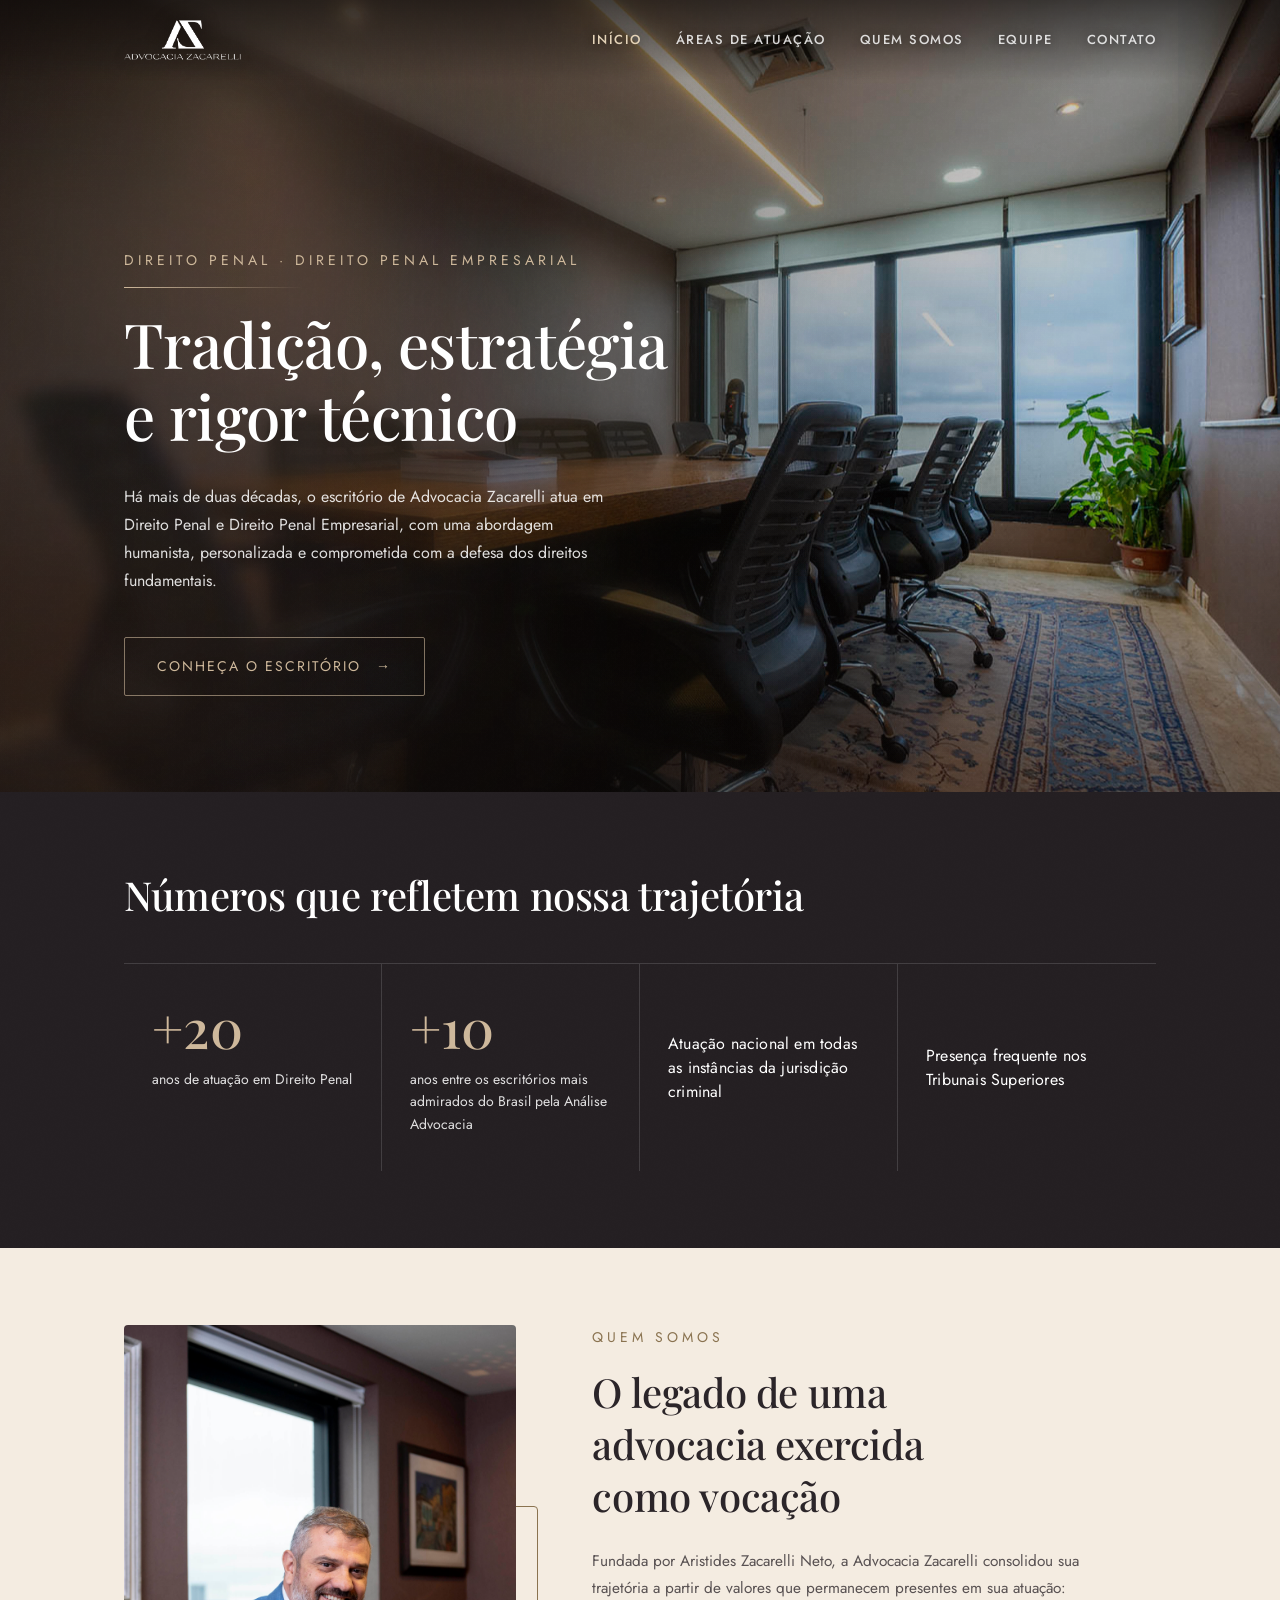
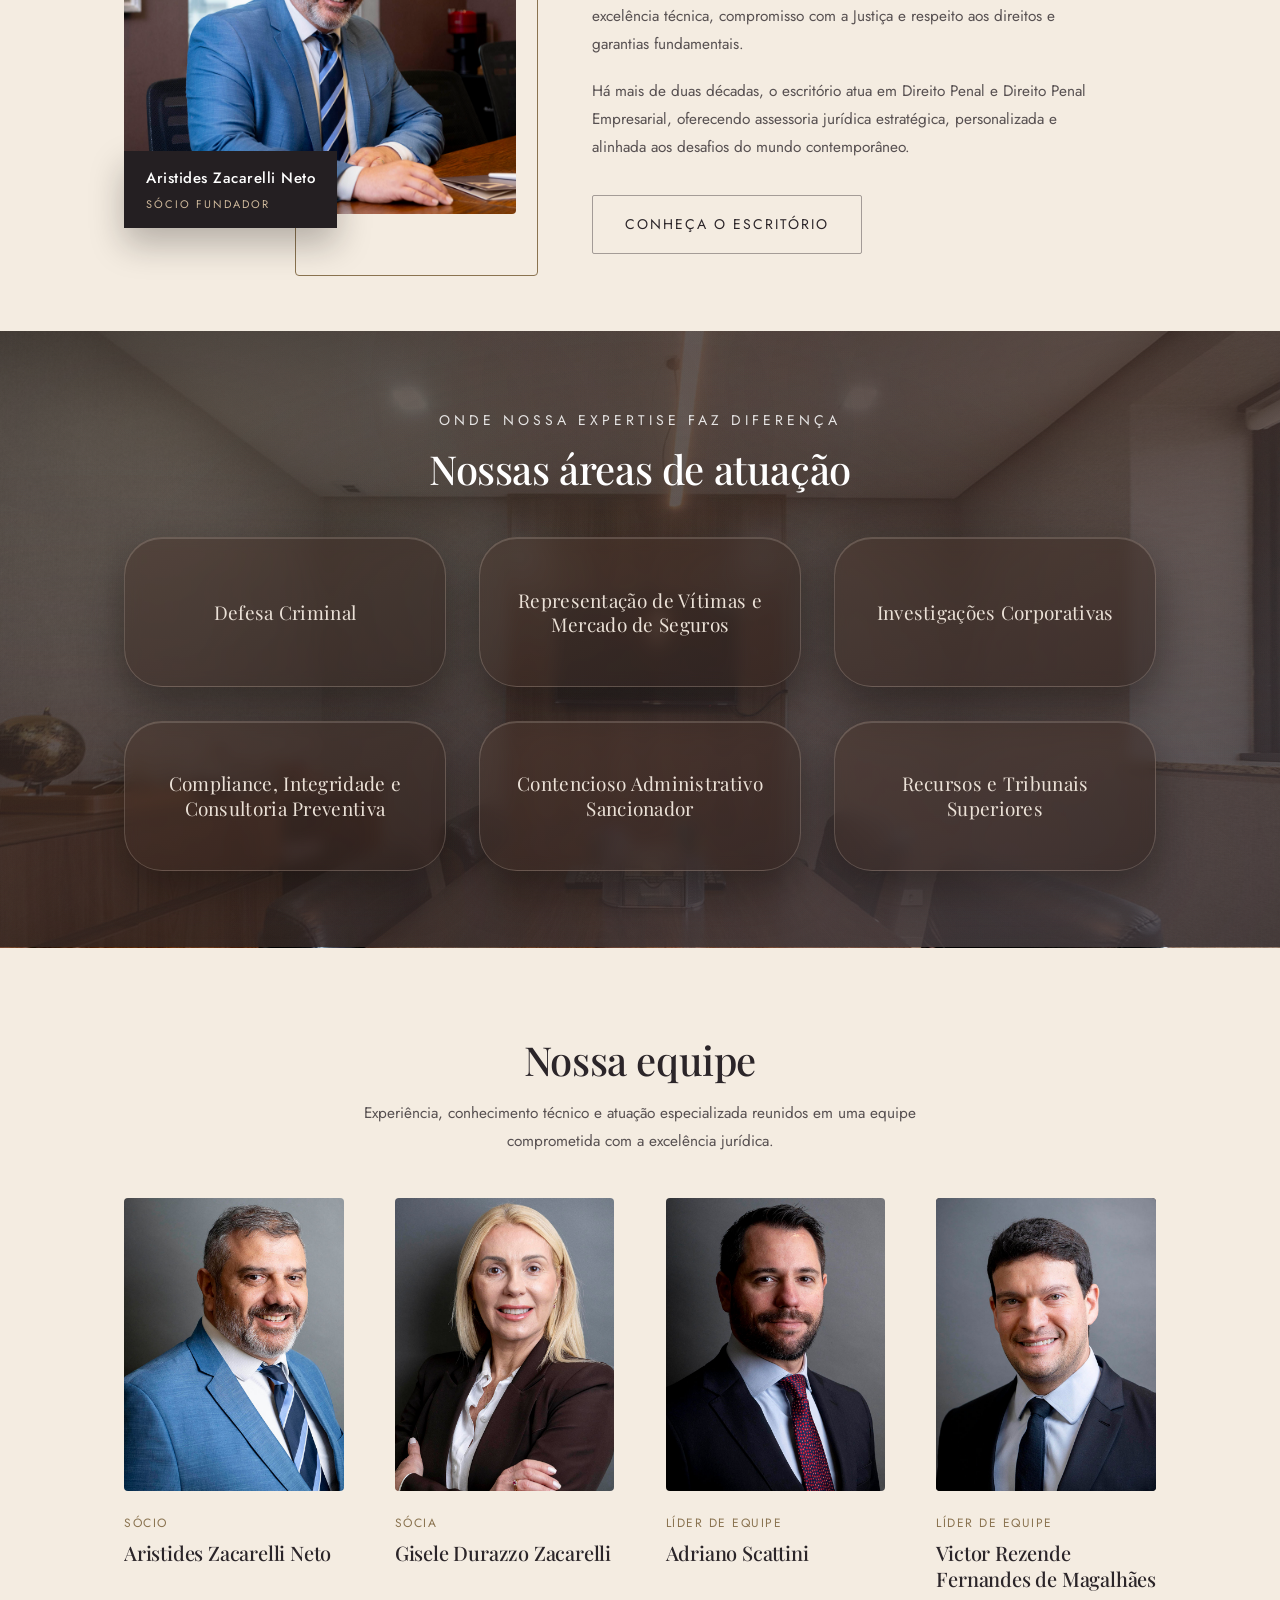
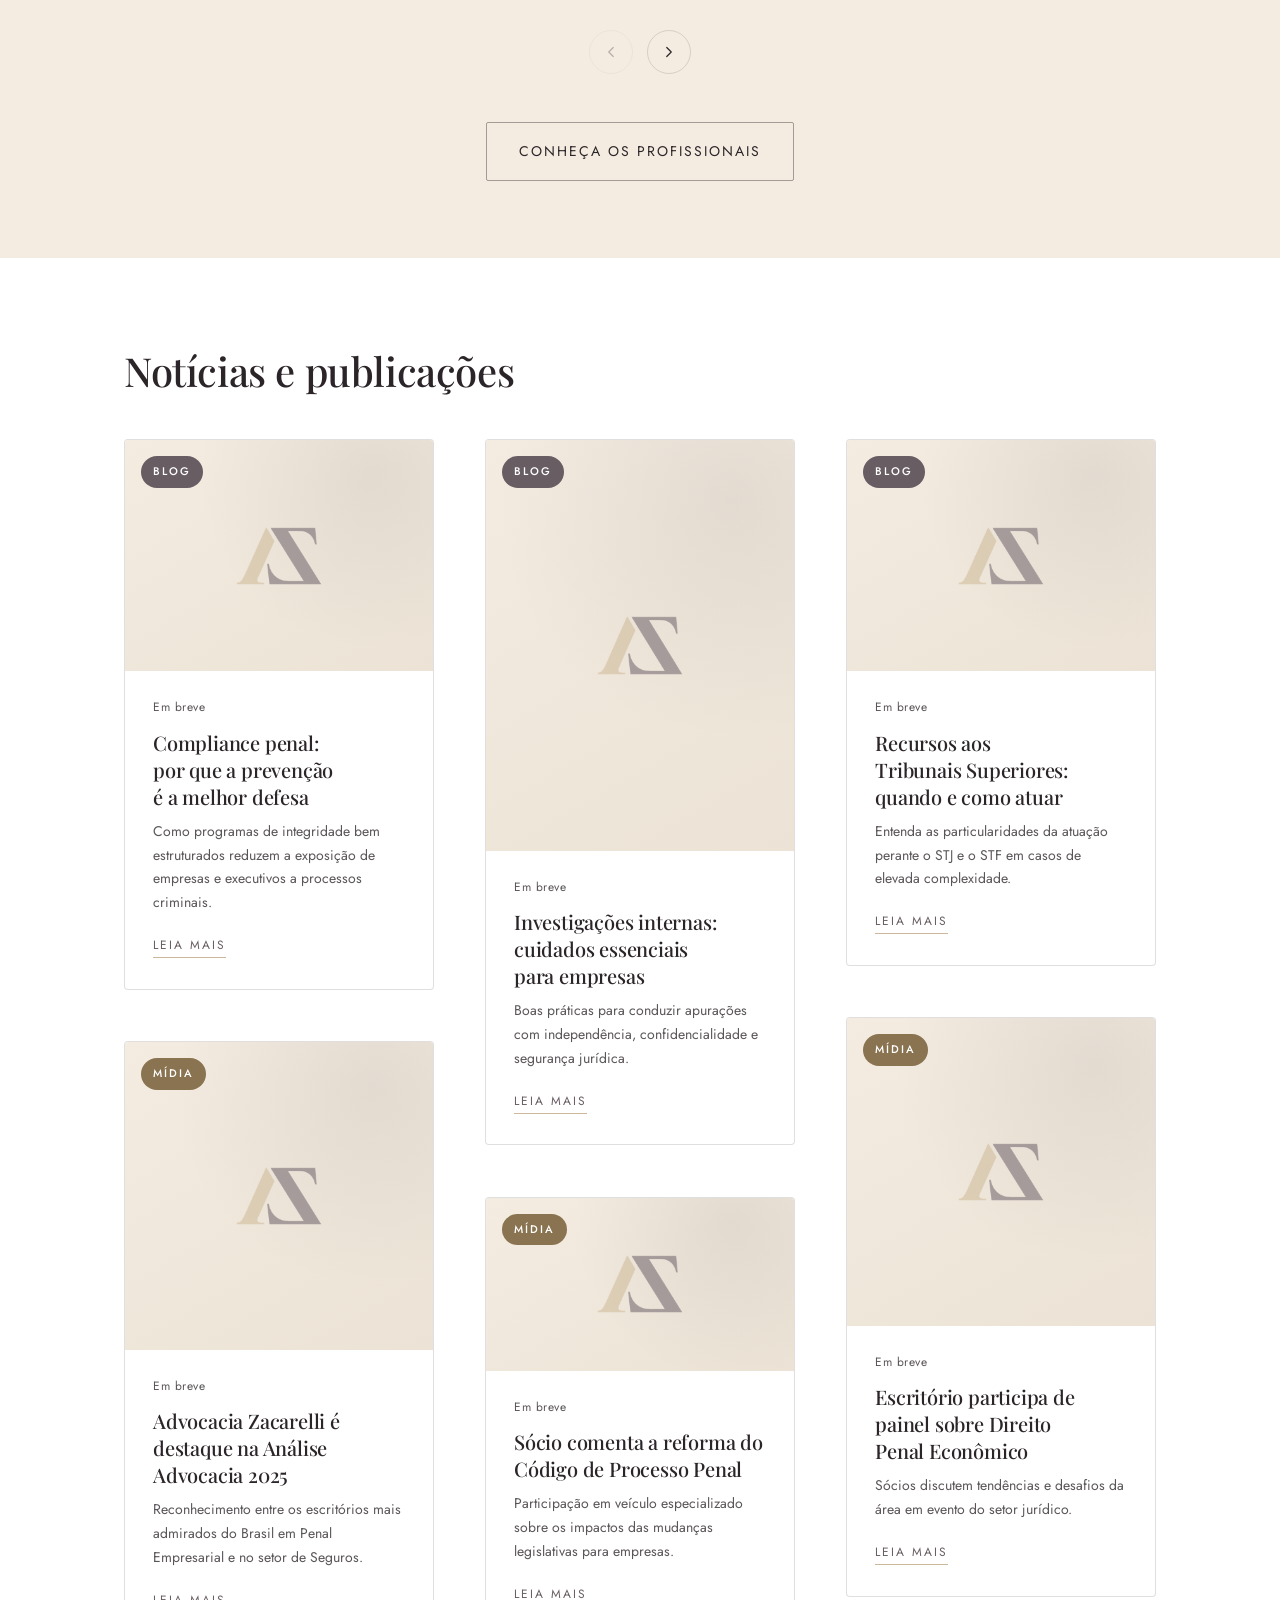
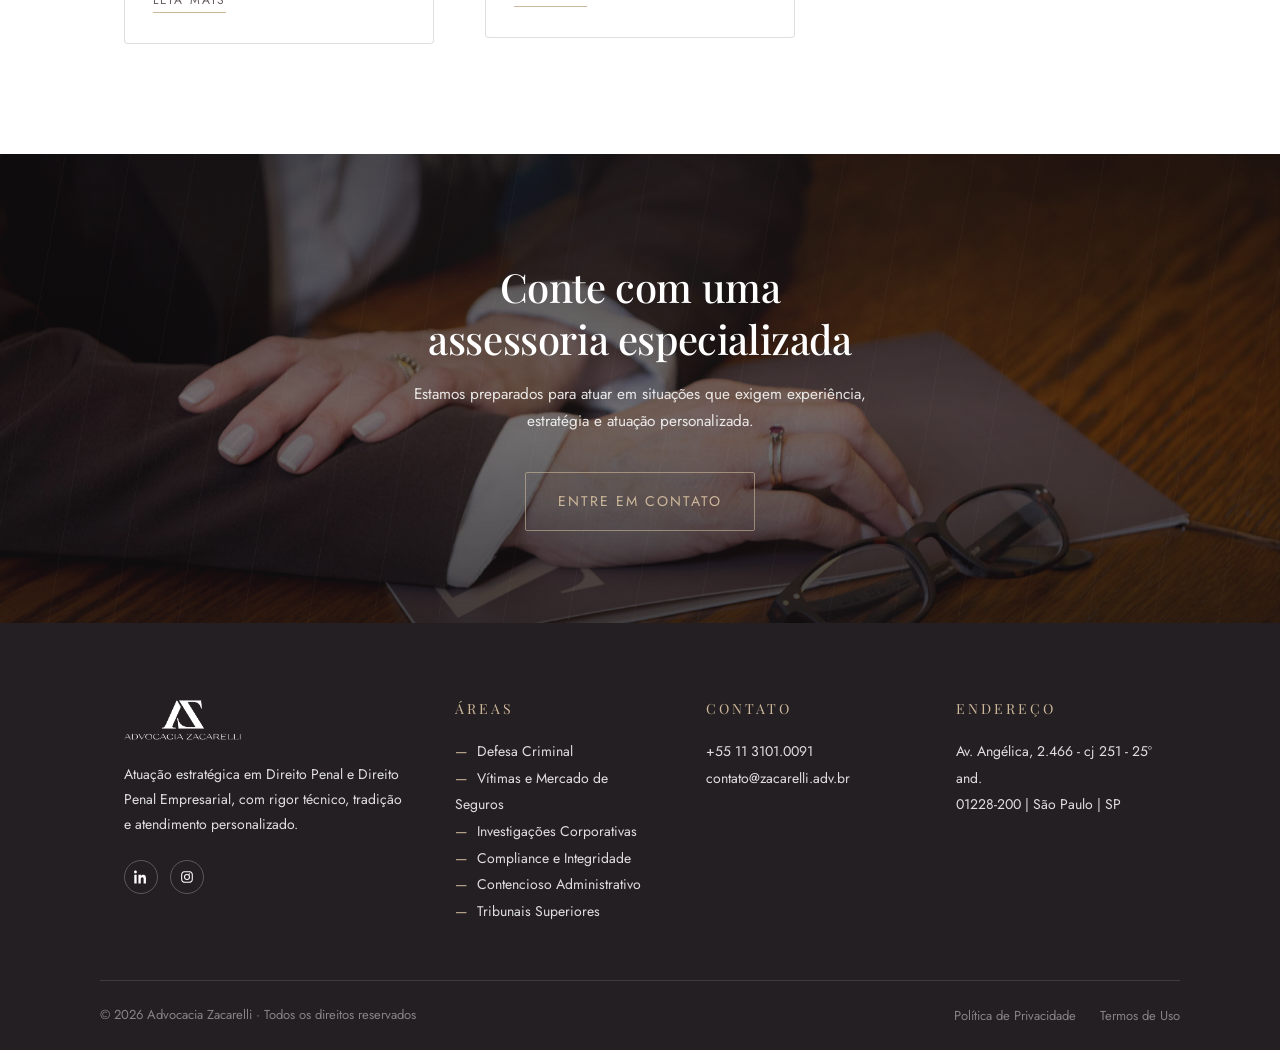
==== commit 39ca7c55: "Finalize home areas section (keep V2 over photo) and simplify news header - Snapshot the current hom" ====
--- a/index.html
+++ b/index.html
@@ -16,7 +16,7 @@
 <link rel="preconnect" href="https://fonts.gstatic.com" crossorigin>
 <link href="https://fonts.googleapis.com/css2?family=Jost:ital,wght@0,300;0,400;0,500;1,400&family=Playfair+Display:ital,wght@0,400;0,500;0,600;1,400;1,500&display=swap" rel="stylesheet">
 <script>document.documentElement.classList.add('js')</script>
-<link rel="stylesheet" href="css/style.css?v=20260823f">
+<link rel="stylesheet" href="css/style.css?v=20260823g">
 </head>
 <body class="page-home">
 
@@ -112,50 +112,10 @@
   </div>
 </section>
 
-<!-- ===== ÁREAS DE ATUAÇÃO — cartão sobre foto + highlights clicáveis ===== -->
-<section class="atuacao-feature" id="atuacao">
-  <div class="atuacao-feature-bg" aria-hidden="true">
-    <img src="assets/img/Ambiente/zacarelli_sala2.jpg" alt="" data-parallax>
-  </div>
-  <div class="atuacao-feature-scrim" aria-hidden="true"></div>
-  <div class="row">
-    <div class="atuacao-card reveal">
-      <p class="eyebrow">Onde nossa expertise faz diferença</p>
-      <h2>Nossas áreas de atuação</h2>
-      <ul class="area-highlights">
-        <li><a href="areas-de-atuacao.html#defesa-criminal">Defesa Criminal<svg viewBox="0 0 24 24" fill="none" stroke="currentColor" stroke-width="1.6" stroke-linecap="round" stroke-linejoin="round"><path d="M5 12h14M13 6l6 6-6 6"/></svg></a></li>
-        <li><a href="areas-de-atuacao.html#vitimas-seguros">Representação de Vítimas e Mercado de Seguros<svg viewBox="0 0 24 24" fill="none" stroke="currentColor" stroke-width="1.6" stroke-linecap="round" stroke-linejoin="round"><path d="M5 12h14M13 6l6 6-6 6"/></svg></a></li>
-        <li><a href="areas-de-atuacao.html#investigacoes-corporativas">Investigações Corporativas<svg viewBox="0 0 24 24" fill="none" stroke="currentColor" stroke-width="1.6" stroke-linecap="round" stroke-linejoin="round"><path d="M5 12h14M13 6l6 6-6 6"/></svg></a></li>
-        <li><a href="areas-de-atuacao.html#compliance">Compliance, Integridade e Consultoria Preventiva<svg viewBox="0 0 24 24" fill="none" stroke="currentColor" stroke-width="1.6" stroke-linecap="round" stroke-linejoin="round"><path d="M5 12h14M13 6l6 6-6 6"/></svg></a></li>
-        <li><a href="areas-de-atuacao.html#contencioso-administrativo">Contencioso Administrativo Sancionador<svg viewBox="0 0 24 24" fill="none" stroke="currentColor" stroke-width="1.6" stroke-linecap="round" stroke-linejoin="round"><path d="M5 12h14M13 6l6 6-6 6"/></svg></a></li>
-        <li><a href="areas-de-atuacao.html#tribunais-superiores">Recursos e Tribunais Superiores<svg viewBox="0 0 24 24" fill="none" stroke="currentColor" stroke-width="1.6" stroke-linecap="round" stroke-linejoin="round"><path d="M5 12h14M13 6l6 6-6 6"/></svg></a></li>
-      </ul>
-    </div>
-  </div>
-</section>
-
-<!-- ===== ÁREAS DE ATUAÇÃO — VARIAÇÃO GLASS (cabeçalho central + chips de vidro sobre malha) ===== -->
-<section class="section atuacao-glass areas-vitral" id="atuacao-glass">
-  <div class="areas-vitral__bg" data-parallax aria-hidden="true"></div>
-  <div class="row">
-    <div class="section-head center reveal">
-      <p class="eyebrow">Onde nossa expertise faz diferença</p>
-      <h2>Nossas áreas de atuação</h2>
-    </div>
-    <div class="areas-chip-grid">
-      <a class="area-chip reveal" href="areas-de-atuacao.html#defesa-criminal"><span>Defesa Criminal</span></a>
-      <a class="area-chip reveal" style="transition-delay:40ms" href="areas-de-atuacao.html#vitimas-seguros"><span>Representação de Vítimas e Mercado de Seguros</span></a>
-      <a class="area-chip reveal" style="transition-delay:80ms" href="areas-de-atuacao.html#investigacoes-corporativas"><span>Investigações Corporativas</span></a>
-      <a class="area-chip reveal" style="transition-delay:120ms" href="areas-de-atuacao.html#compliance"><span>Compliance, Integridade e Consultoria Preventiva</span></a>
-      <a class="area-chip reveal" style="transition-delay:160ms" href="areas-de-atuacao.html#contencioso-administrativo"><span>Contencioso Administrativo Sancionador</span></a>
-      <a class="area-chip reveal" style="transition-delay:200ms" href="areas-de-atuacao.html#tribunais-superiores"><span>Recursos e Tribunais Superiores</span></a>
-    </div>
-  </div>
-</section>
-
 <!-- ===== ÁREAS DE ATUAÇÃO — VARIAÇÃO NEUMORPHISM (Walnut Noir · títulos Playfair) ===== -->
-<section class="section atuacao-neu areas-vitral" id="atuacao-neu">
-  <div class="areas-vitral__bg" data-parallax aria-hidden="true"></div>
+<section class="section atuacao-neu atuacao-neu--photo areas-vitral" id="atuacao-neu">
+  <div class="areas-vitral__photo" data-parallax aria-hidden="true" style="background-image:url('assets/img/Ambiente/zacarelli_sala2.jpg')"></div>
+  <div class="areas-vitral__bg" aria-hidden="true"></div>
   <div class="row">
     <div class="section-head center reveal">
       <p class="eyebrow">Onde nossa expertise faz diferença</p>
@@ -172,45 +132,6 @@
   </div>
 </section>
 
-<!-- ===== ÁREAS DE ATUAÇÃO — VARIAÇÃO NEUMORPHISM (Walnut Noir · títulos Jost) ===== -->
-<section class="section atuacao-neu atuacao-neu--jost areas-vitral" id="atuacao-neu-jost">
-  <div class="areas-vitral__bg" data-parallax aria-hidden="true"></div>
-  <div class="row">
-    <div class="section-head center reveal">
-      <p class="eyebrow">Onde nossa expertise faz diferença</p>
-      <h2>Nossas áreas de atuação</h2>
-    </div>
-    <div class="areas-neu-grid">
-      <a class="area-neu reveal" href="areas-de-atuacao.html#defesa-criminal"><span>Defesa Criminal</span></a>
-      <a class="area-neu reveal" style="transition-delay:40ms" href="areas-de-atuacao.html#vitimas-seguros"><span>Representação de Vítimas e Mercado de Seguros</span></a>
-      <a class="area-neu reveal" style="transition-delay:80ms" href="areas-de-atuacao.html#investigacoes-corporativas"><span>Investigações Corporativas</span></a>
-      <a class="area-neu reveal" style="transition-delay:120ms" href="areas-de-atuacao.html#compliance"><span>Compliance, Integridade e Consultoria Preventiva</span></a>
-      <a class="area-neu reveal" style="transition-delay:160ms" href="areas-de-atuacao.html#contencioso-administrativo"><span>Contencioso Administrativo Sancionador</span></a>
-      <a class="area-neu reveal" style="transition-delay:200ms" href="areas-de-atuacao.html#tribunais-superiores"><span>Recursos e Tribunais Superiores</span></a>
-    </div>
-  </div>
-</section>
-
-<!-- ===== ÁREAS DE ATUAÇÃO — VARIAÇÃO B (cartão encostado à direita) — OCULTA =====
-     Ocultada a pedido. Para reexibir ("voltar opção atuação retângulo encostado"),
-     basta descomentar este bloco.
-<section class="atuacao-feature atuacao-feature--bleed" id="atuacao-b">
-  <div class="atuacao-feature-bg" aria-hidden="true">
-    <img src="assets/img/Ambiente/zacarelli_sala2.jpg" alt="" data-parallax>
-  </div>
-  <div class="atuacao-feature-scrim" aria-hidden="true"></div>
-  <div class="row">
-    <div class="atuacao-card reveal">
-      <p class="eyebrow">Onde nossa expertise faz diferença</p>
-      <h2>Nossas áreas de atuação</h2>
-      <a class="btn btn-primary atuacao-card-cta" href="areas-de-atuacao.html">
-        <span class="cta-full">Confira nossas áreas de atuação</span>
-        <span class="cta-short">Áreas de atuação</span>
-      </a>
-    </div>
-  </div>
-</section>
--->
 
 <!-- ===== NOSSA EQUIPE (foto, nome e cargo de cada sócio) ===== -->
 <section class="section team-teaser" id="equipe">
@@ -329,9 +250,7 @@
 <section class="section" id="noticias">
   <div class="row">
     <div class="section-head reveal">
-      <p class="eyebrow">Notícias</p>
-      <h2>Conteúdo, análises e atualizações</h2>
-      <p>Acompanhe artigos, publicações e comentários sobre temas relevantes do Direito Penal, Direito Penal Econômico e atualidades jurídicas.</p>
+      <h2>Notícias e publicações</h2>
     </div>
     <div class="news-masonry">
       <div class="news-card reveal">
@@ -465,6 +384,6 @@
   </div>
 </footer>
 
-<script src="js/main.js?v=20260823f"></script>
+<script src="js/main.js?v=20260823g"></script>
 </body>
 </html>
--- a/css/style.css
+++ b/css/style.css
@@ -531,6 +531,18 @@
 .area-neu:hover span{color:#F8F1EA}
 /* V3: títulos em Jost, mais fina e com espaçamento mínimo */
 .atuacao-neu--jost .area-neu span{font-family:'Jost',sans-serif;font-weight:300;letter-spacing:.2px}
+/* Variação escolhida na home: foto de fundo (parallax) + gradiente atual
+   como overlay translúcido sobre ela (URL inline no HTML para resolver
+   relativo ao documento). */
+.atuacao-neu--photo .areas-vitral__photo{position:absolute;left:0;right:0;top:-22%;height:144%;z-index:0;pointer-events:none;will-change:transform;background-position:center;background-size:cover;background-repeat:no-repeat}
+.atuacao-neu--photo .areas-vitral__bg{z-index:1;top:0;height:100%;
+  background:
+    radial-gradient(at 12% 15%, rgba(206,184,155,0.22) 0%, transparent 46%),
+    radial-gradient(at 88% 8%,  rgba(91,66,56,0.50)  0%, transparent 50%),
+    radial-gradient(at 78% 88%, rgba(104,93,99,0.50) 0%, transparent 55%),
+    radial-gradient(at 8% 92%,  rgba(60,43,37,0.62)  0%, transparent 55%),
+    radial-gradient(at 50% 45%, rgba(30,24,23,0.34)  0%, transparent 60%),
+    linear-gradient(165deg, rgba(30,24,23,0.82) 0%, rgba(42,33,31,0.68) 45%, rgba(30,24,23,0.82) 100%)}
 @media(max-width:900px){.areas-neu-grid{grid-template-columns:repeat(2,1fr)}}
 @media(max-width:560px){
   .areas-neu-grid{grid-template-columns:1fr}
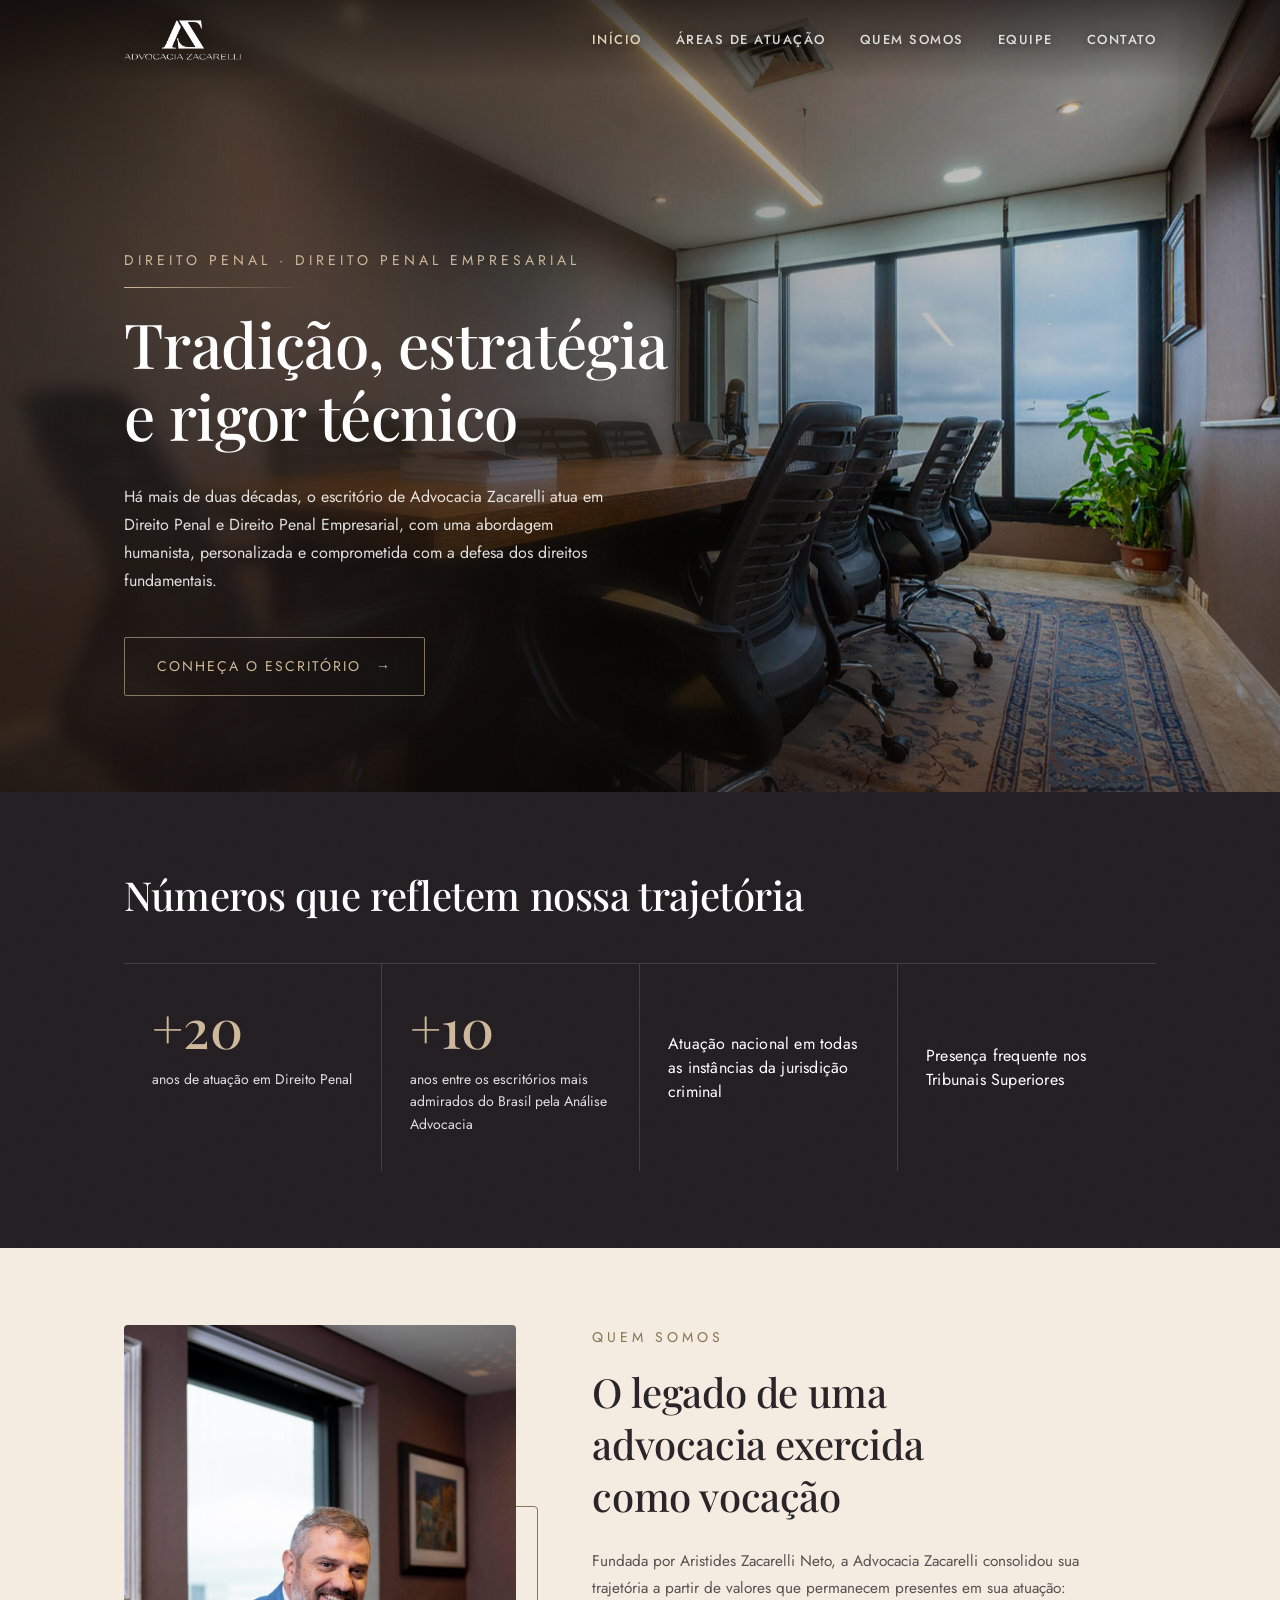
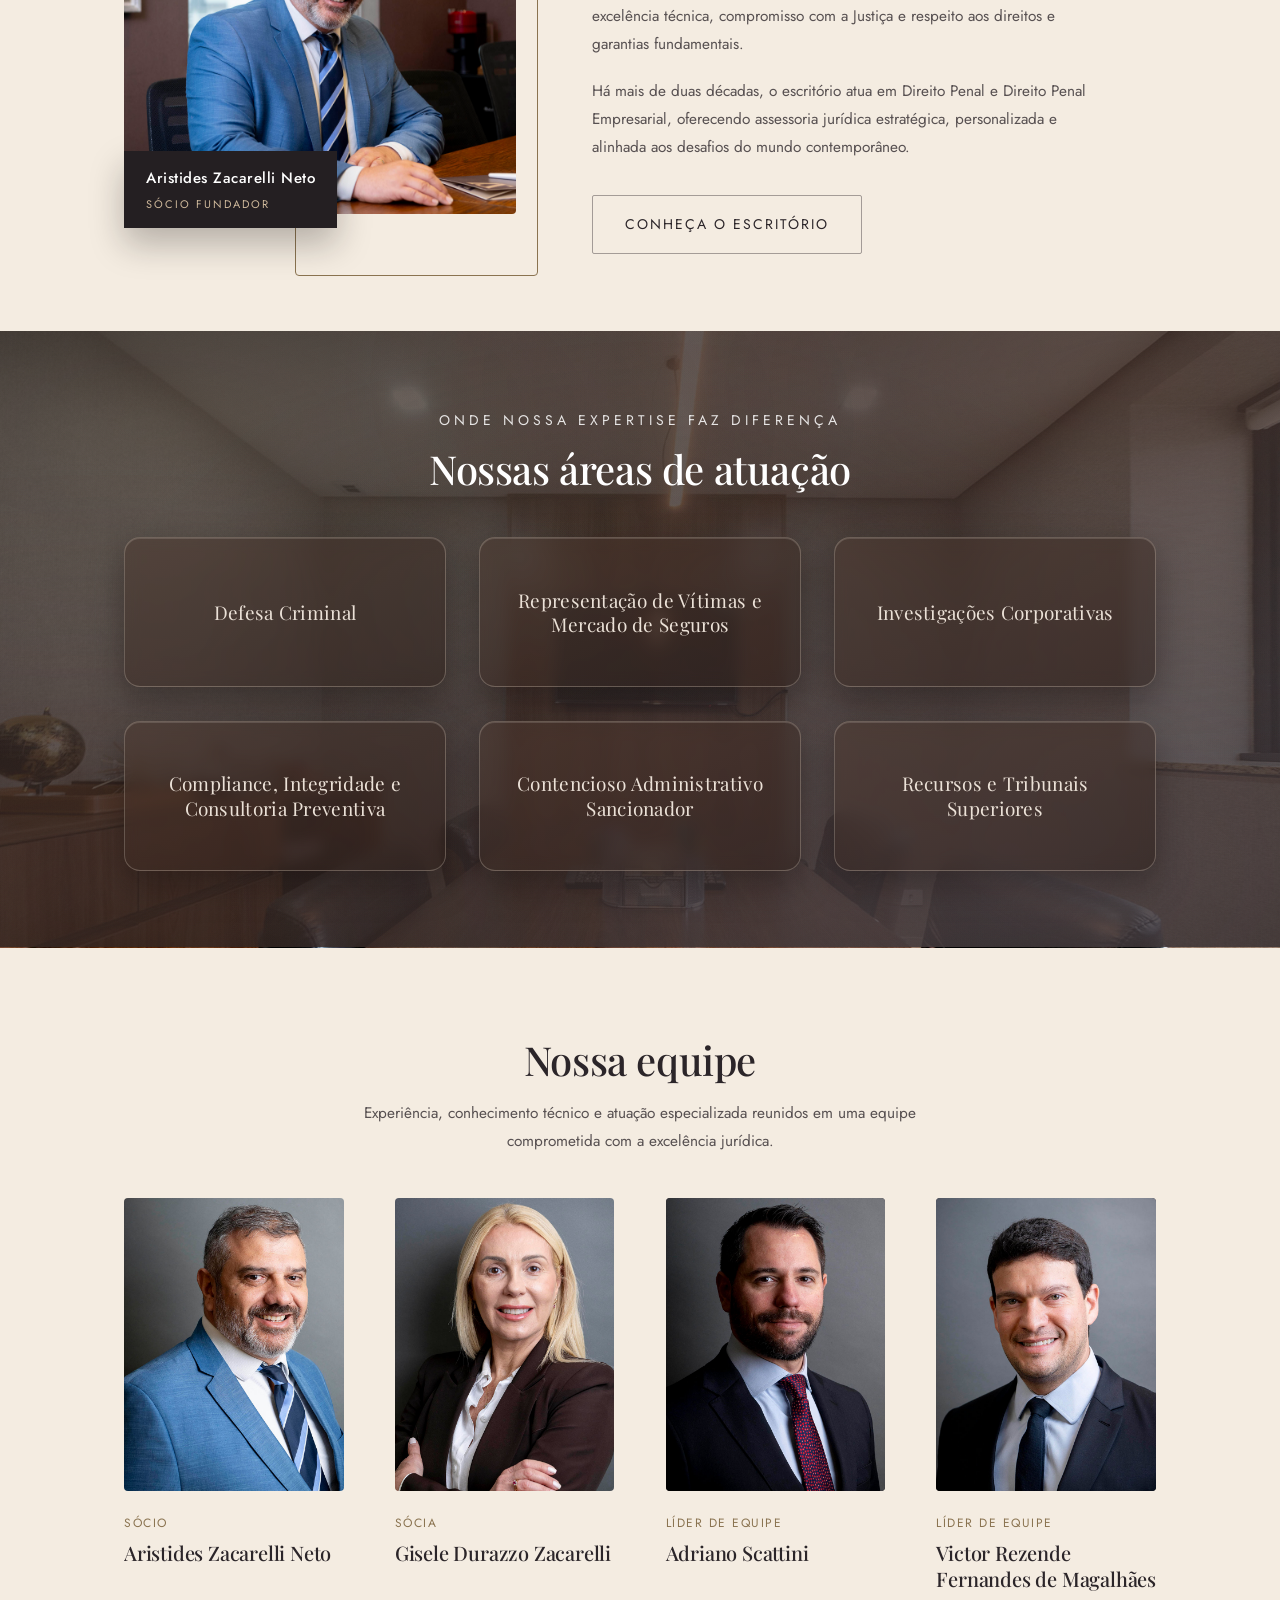
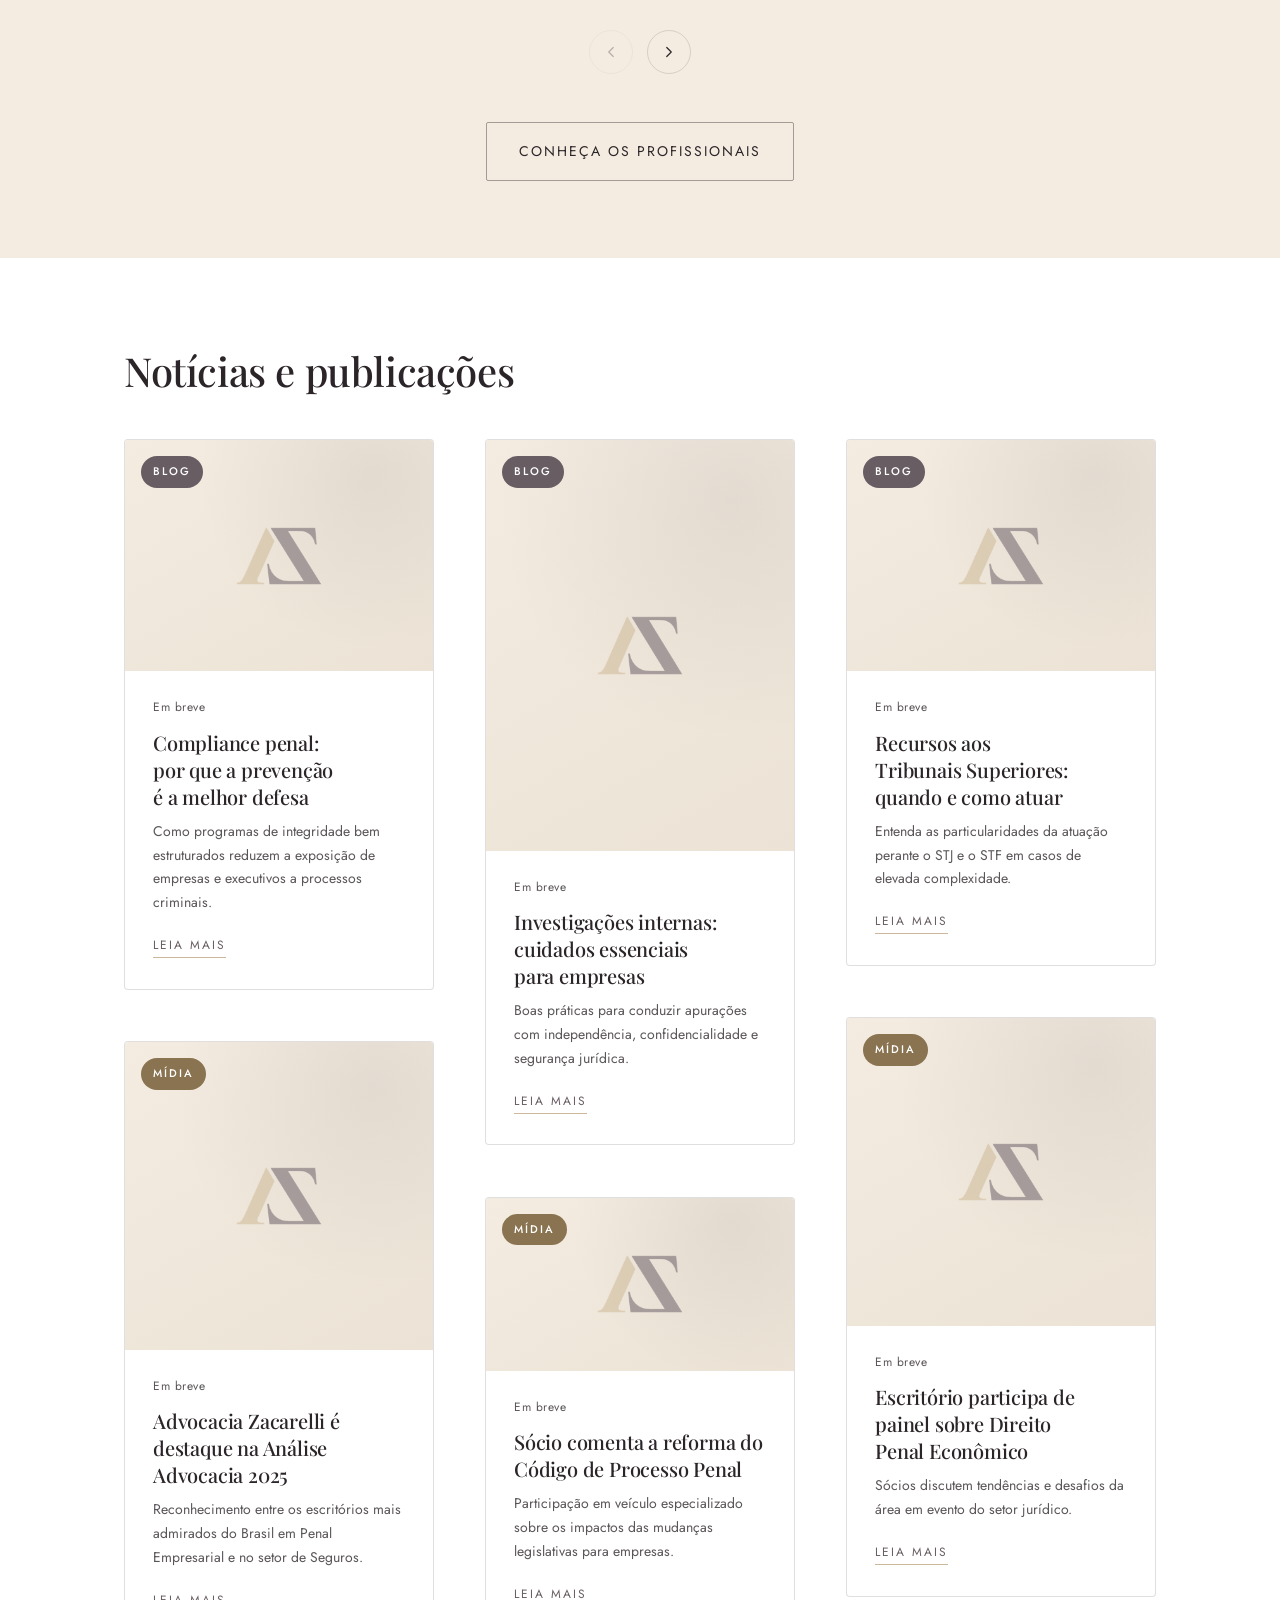
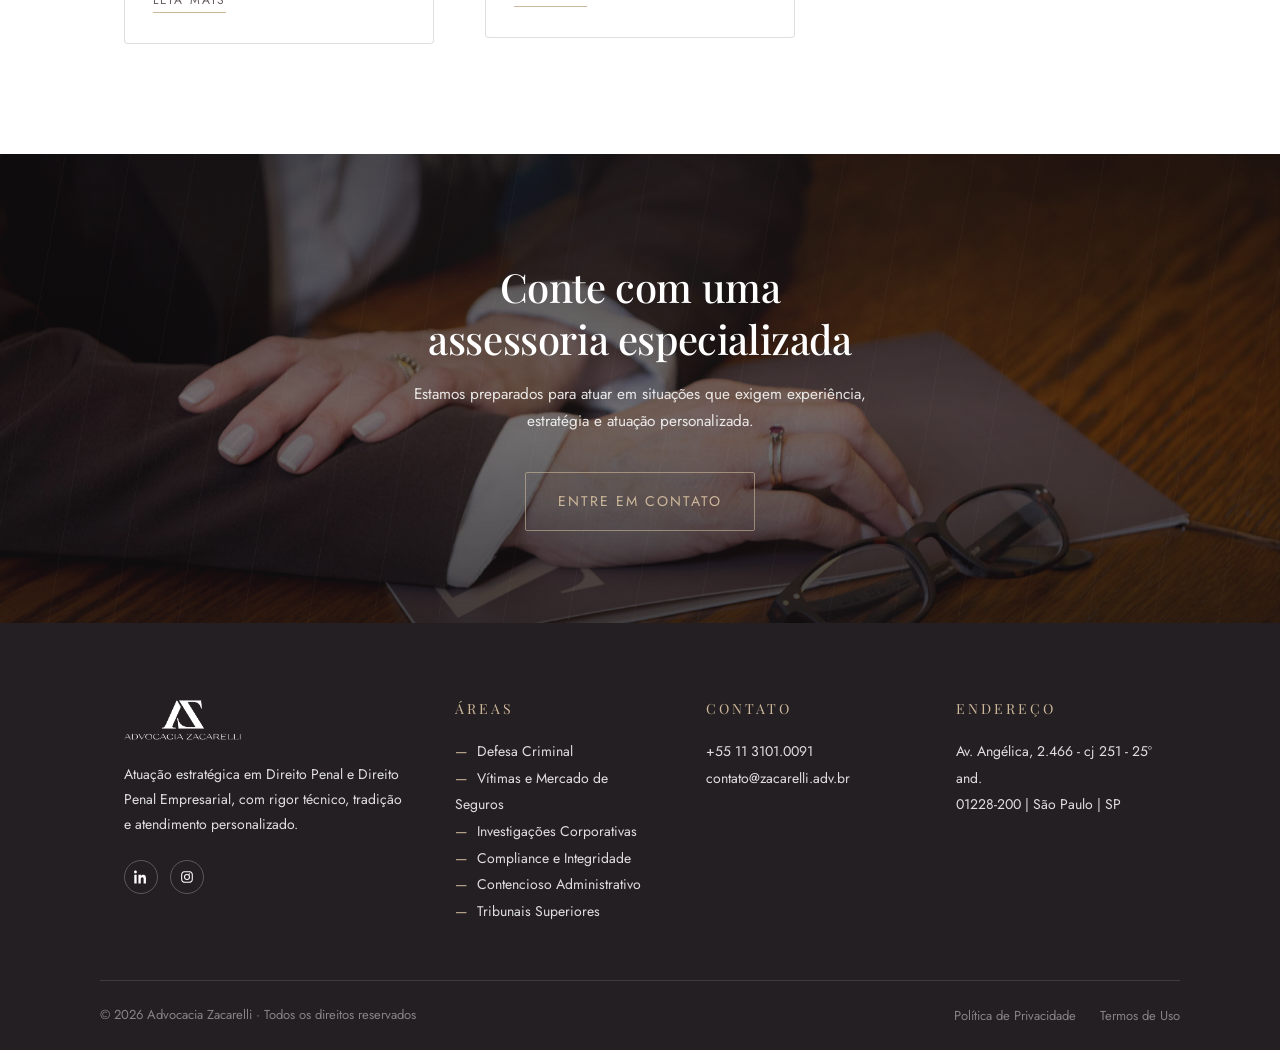
==== commit ef5f25bc: "Reshape home area cards to rectangular refined panels Match the requested card design: reduce the pa" ====
--- a/index.html
+++ b/index.html
@@ -16,7 +16,7 @@
 <link rel="preconnect" href="https://fonts.gstatic.com" crossorigin>
 <link href="https://fonts.googleapis.com/css2?family=Jost:ital,wght@0,300;0,400;0,500;1,400&family=Playfair+Display:ital,wght@0,400;0,500;0,600;1,400;1,500&display=swap" rel="stylesheet">
 <script>document.documentElement.classList.add('js')</script>
-<link rel="stylesheet" href="css/style.css?v=20260823g">
+<link rel="stylesheet" href="css/style.css?v=20260823h">
 </head>
 <body class="page-home">
 
@@ -384,6 +384,6 @@
   </div>
 </footer>
 
-<script src="js/main.js?v=20260823g"></script>
+<script src="js/main.js?v=20260823h"></script>
 </body>
 </html>
--- a/css/style.css
+++ b/css/style.css
@@ -518,16 +518,16 @@
 /* ===== V2/V3 — painéis refinados com borda fina sobre o mesh (fiéis à
    referência: relevo sutil + aro claro, sem neumorphism pesado) ===== */
 .areas-neu-grid{display:grid;grid-template-columns:repeat(3,1fr);grid-auto-rows:1fr;gap:clamp(20px,2.6vw,34px);position:relative;z-index:2}
-.area-neu{position:relative;display:flex;align-items:center;justify-content:center;text-align:center;min-height:150px;padding:34px 30px;border-radius:38px;
+.area-neu{position:relative;display:flex;align-items:center;justify-content:center;text-align:center;min-height:150px;padding:34px 30px;border-radius:16px;
   background:linear-gradient(158deg, rgba(74,55,47,.5) 0%, rgba(40,27,23,.5) 100%);
-  border:1px solid rgba(230,214,198,.22);
+  border:1px solid rgba(232,218,203,.26);
   -webkit-backdrop-filter:blur(7px) saturate(120%);backdrop-filter:blur(7px) saturate(120%);
-  box-shadow:0 20px 44px rgba(12,7,5,.42), inset 0 1px 0 rgba(255,247,240,.16);
+  box-shadow:0 14px 34px rgba(12,7,5,.34), inset 0 1px 0 rgba(255,247,240,.14);
   text-decoration:none;
   transition:transform .45s var(--ease-glass),border-color .4s var(--ease-glass),box-shadow .4s var(--ease-glass),color .3s var(--ease-glass)}
 .area-neu span{font-family:var(--font-display);font-size:19px;line-height:1.3;letter-spacing:.3px;color:#EBE1D7;transition:color .3s var(--ease-glass)}
-.area-neu:hover{transform:translateY(-3px);border-color:rgba(230,214,198,.42);
-  box-shadow:0 30px 60px rgba(12,7,5,.52), inset 0 1px 0 rgba(255,247,240,.24)}
+.area-neu:hover{transform:translateY(-3px);border-color:rgba(232,218,203,.46);
+  box-shadow:0 22px 46px rgba(12,7,5,.44), inset 0 1px 0 rgba(255,247,240,.22)}
 .area-neu:hover span{color:#F8F1EA}
 /* V3: títulos em Jost, mais fina e com espaçamento mínimo */
 .atuacao-neu--jost .area-neu span{font-family:'Jost',sans-serif;font-weight:300;letter-spacing:.2px}
@@ -546,7 +546,7 @@
 @media(max-width:900px){.areas-neu-grid{grid-template-columns:repeat(2,1fr)}}
 @media(max-width:560px){
   .areas-neu-grid{grid-template-columns:1fr}
-  .area-neu{min-height:0;padding:28px 26px;border-radius:28px}
+  .area-neu{min-height:0;padding:28px 26px;border-radius:14px}
 }
 
 
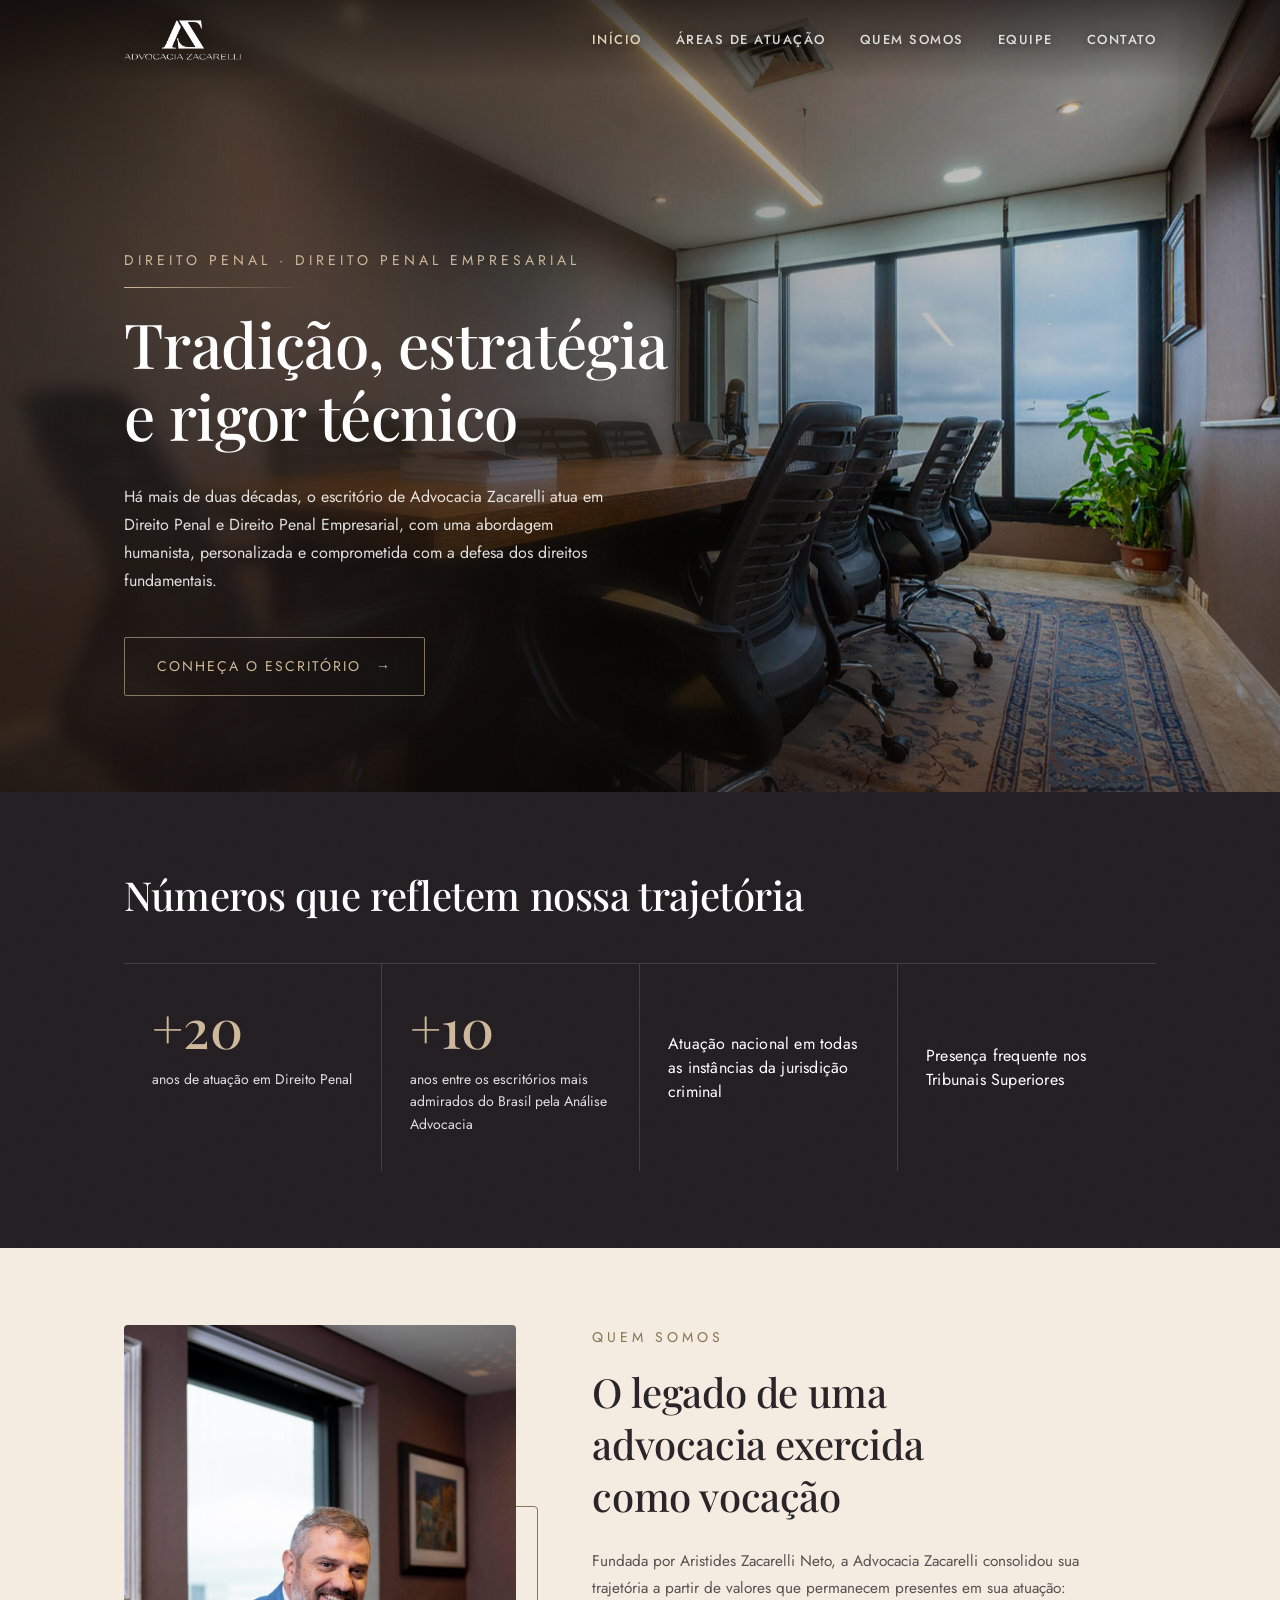
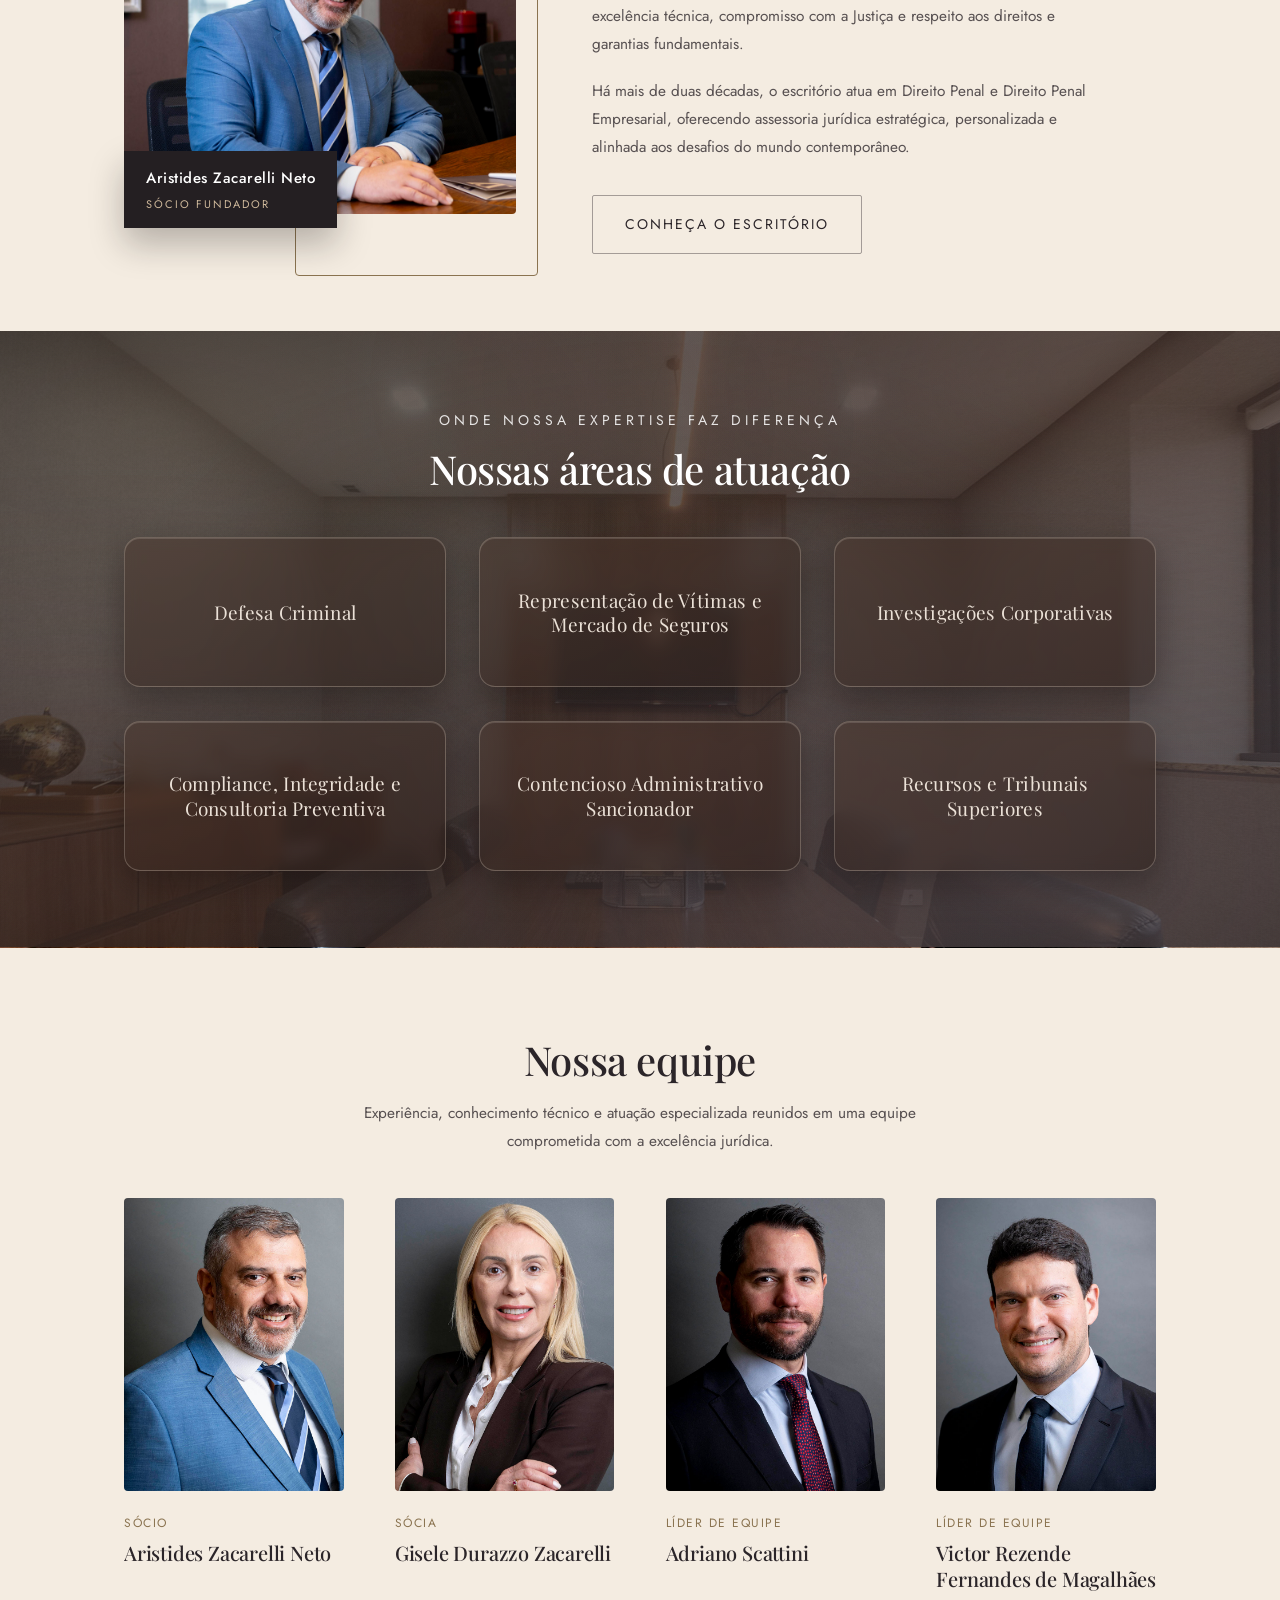
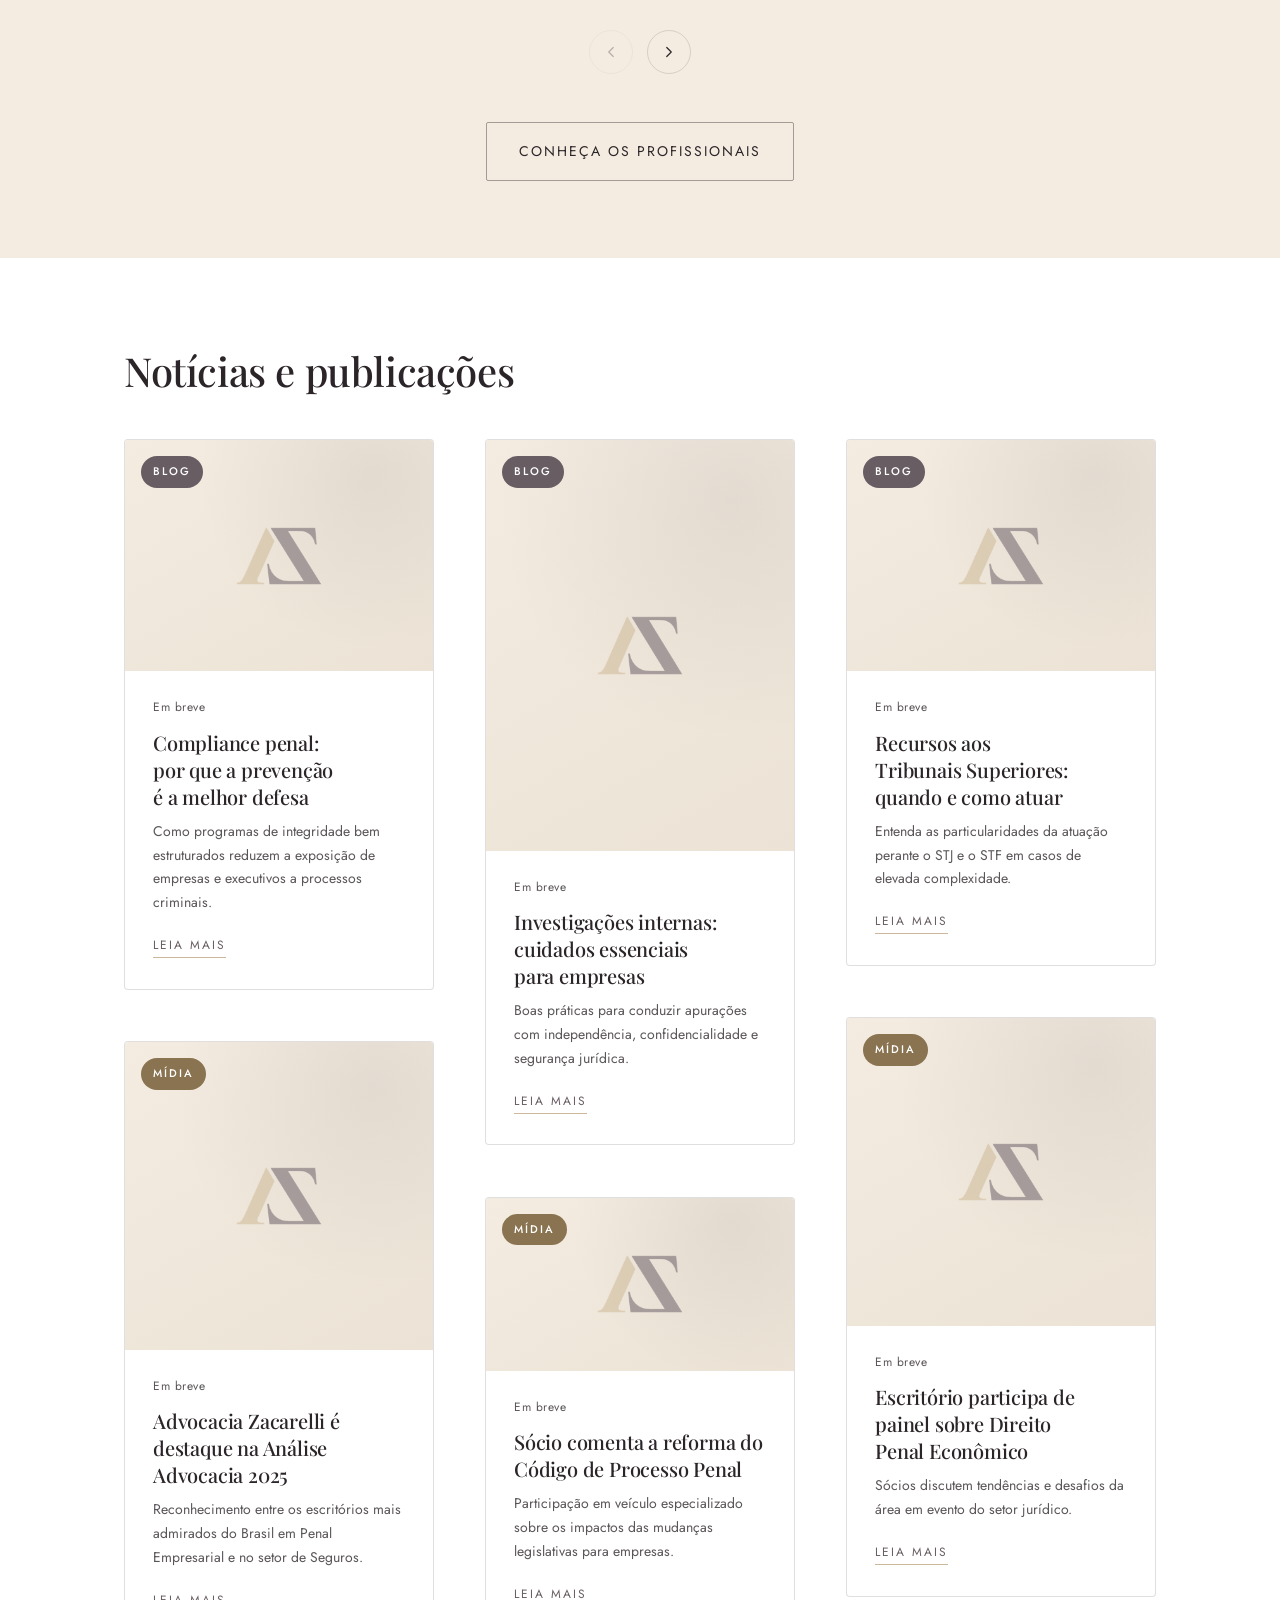
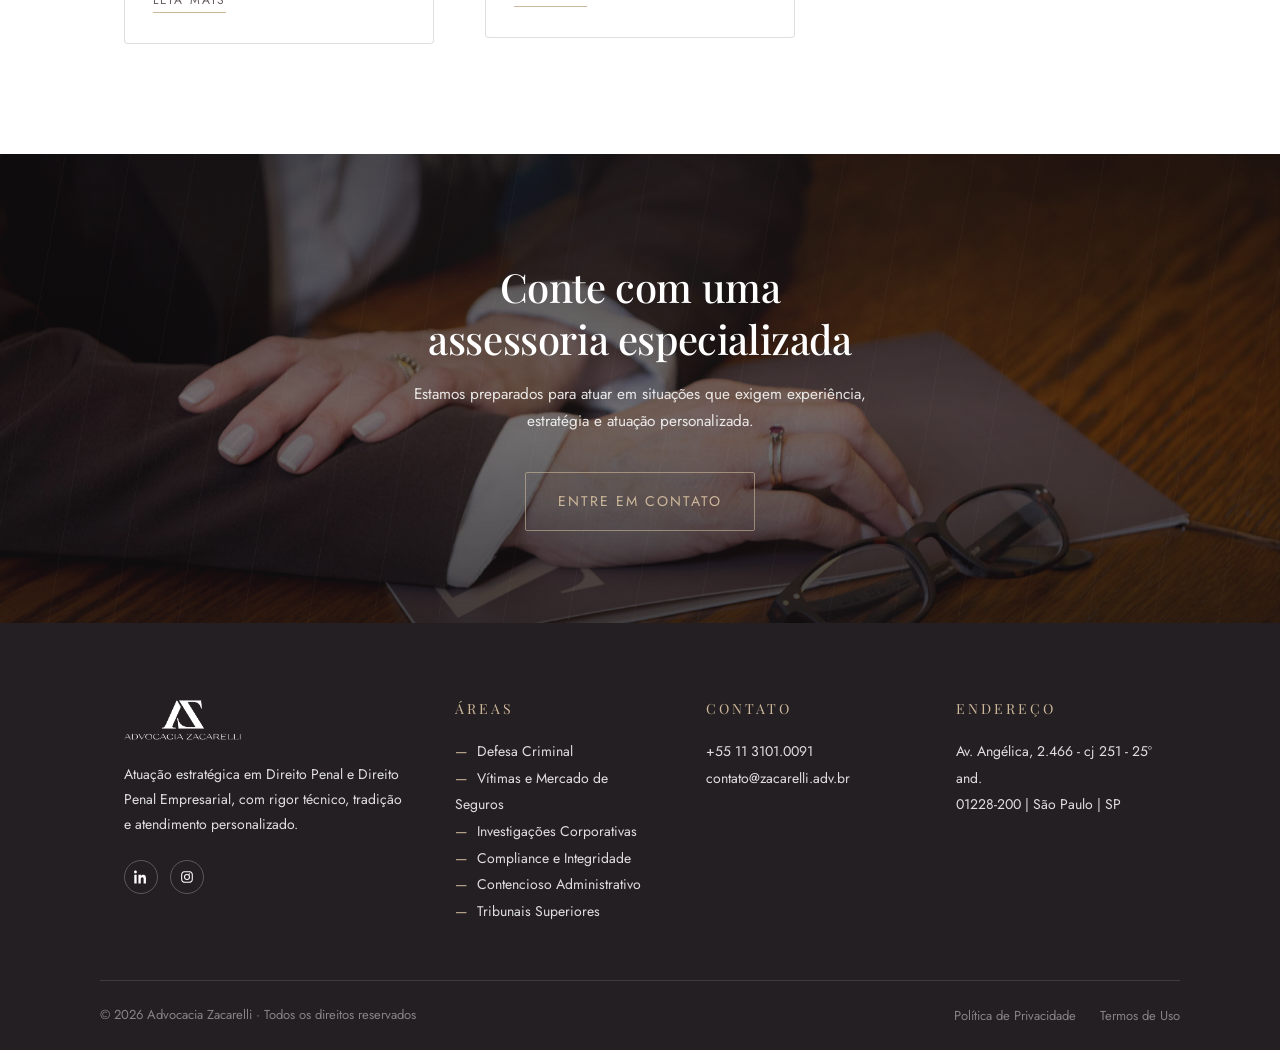
==== commit d3a65e0c: "Rework Equipe banner: bottom vertical glass, "Equipe" title, move intro text New team hero variant (" ====
--- a/index.html
+++ b/index.html
@@ -16,7 +16,7 @@
 <link rel="preconnect" href="https://fonts.gstatic.com" crossorigin>
 <link href="https://fonts.googleapis.com/css2?family=Jost:ital,wght@0,300;0,400;0,500;1,400&family=Playfair+Display:ital,wght@0,400;0,500;0,600;1,400;1,500&display=swap" rel="stylesheet">
 <script>document.documentElement.classList.add('js')</script>
-<link rel="stylesheet" href="css/style.css?v=20260823h">
+<link rel="stylesheet" href="css/style.css?v=20260823i">
 </head>
 <body class="page-home">
 
@@ -384,6 +384,6 @@
   </div>
 </footer>
 
-<script src="js/main.js?v=20260823h"></script>
+<script src="js/main.js?v=20260823i"></script>
 </body>
 </html>
--- a/css/style.css
+++ b/css/style.css
@@ -147,6 +147,15 @@
 .hero__grain{position:absolute;inset:0;z-index:5;pointer-events:none;opacity:.045;mix-blend-mode:overlay;background-image:url("../assets/img/noise.png");background-size:120px 120px}
 .hero__content{position:relative;z-index:6;width:100%;align-self:flex-end;padding-top:clamp(52px,10vw,120px);padding-bottom:clamp(56px,8vw,96px)}
 .hero--inner .hero__content{padding-top:clamp(90px,12vw,150px);padding-bottom:clamp(40px,5vw,64px)}
+/* Banner Equipe: foto pura + vidro vertical concentrado na base + só o título */
+.hero--team{min-height:min(76vh,700px)}
+.hero--team .hero__content{padding-bottom:clamp(40px,5vw,68px)}
+.hero__teamglass{position:absolute;left:0;right:0;bottom:0;height:54%;z-index:3;pointer-events:none;
+  -webkit-backdrop-filter:blur(15px) saturate(115%);backdrop-filter:blur(15px) saturate(115%);
+  background:linear-gradient(to top, rgba(18,13,12,.74) 0%, rgba(18,13,12,.44) 44%, rgba(18,13,12,0) 100%);
+  -webkit-mask-image:linear-gradient(to top,#000 0%,#000 42%,transparent 100%);
+  mask-image:linear-gradient(to top,#000 0%,#000 42%,transparent 100%)}
+.hero--team h1{font-size:clamp(46px,7.5vw,104px)}
 .hero .eyebrow{color:var(--secondary)}
 .hero h1{font-family:var(--font-display);font-weight:500;letter-spacing:-.01em;color:#fff;font-size:clamp(30px,5vw,62px);line-height:1.16;max-width:16ch;margin:20px 0 0}
 .hero--inner h1{margin:16px 0 0}
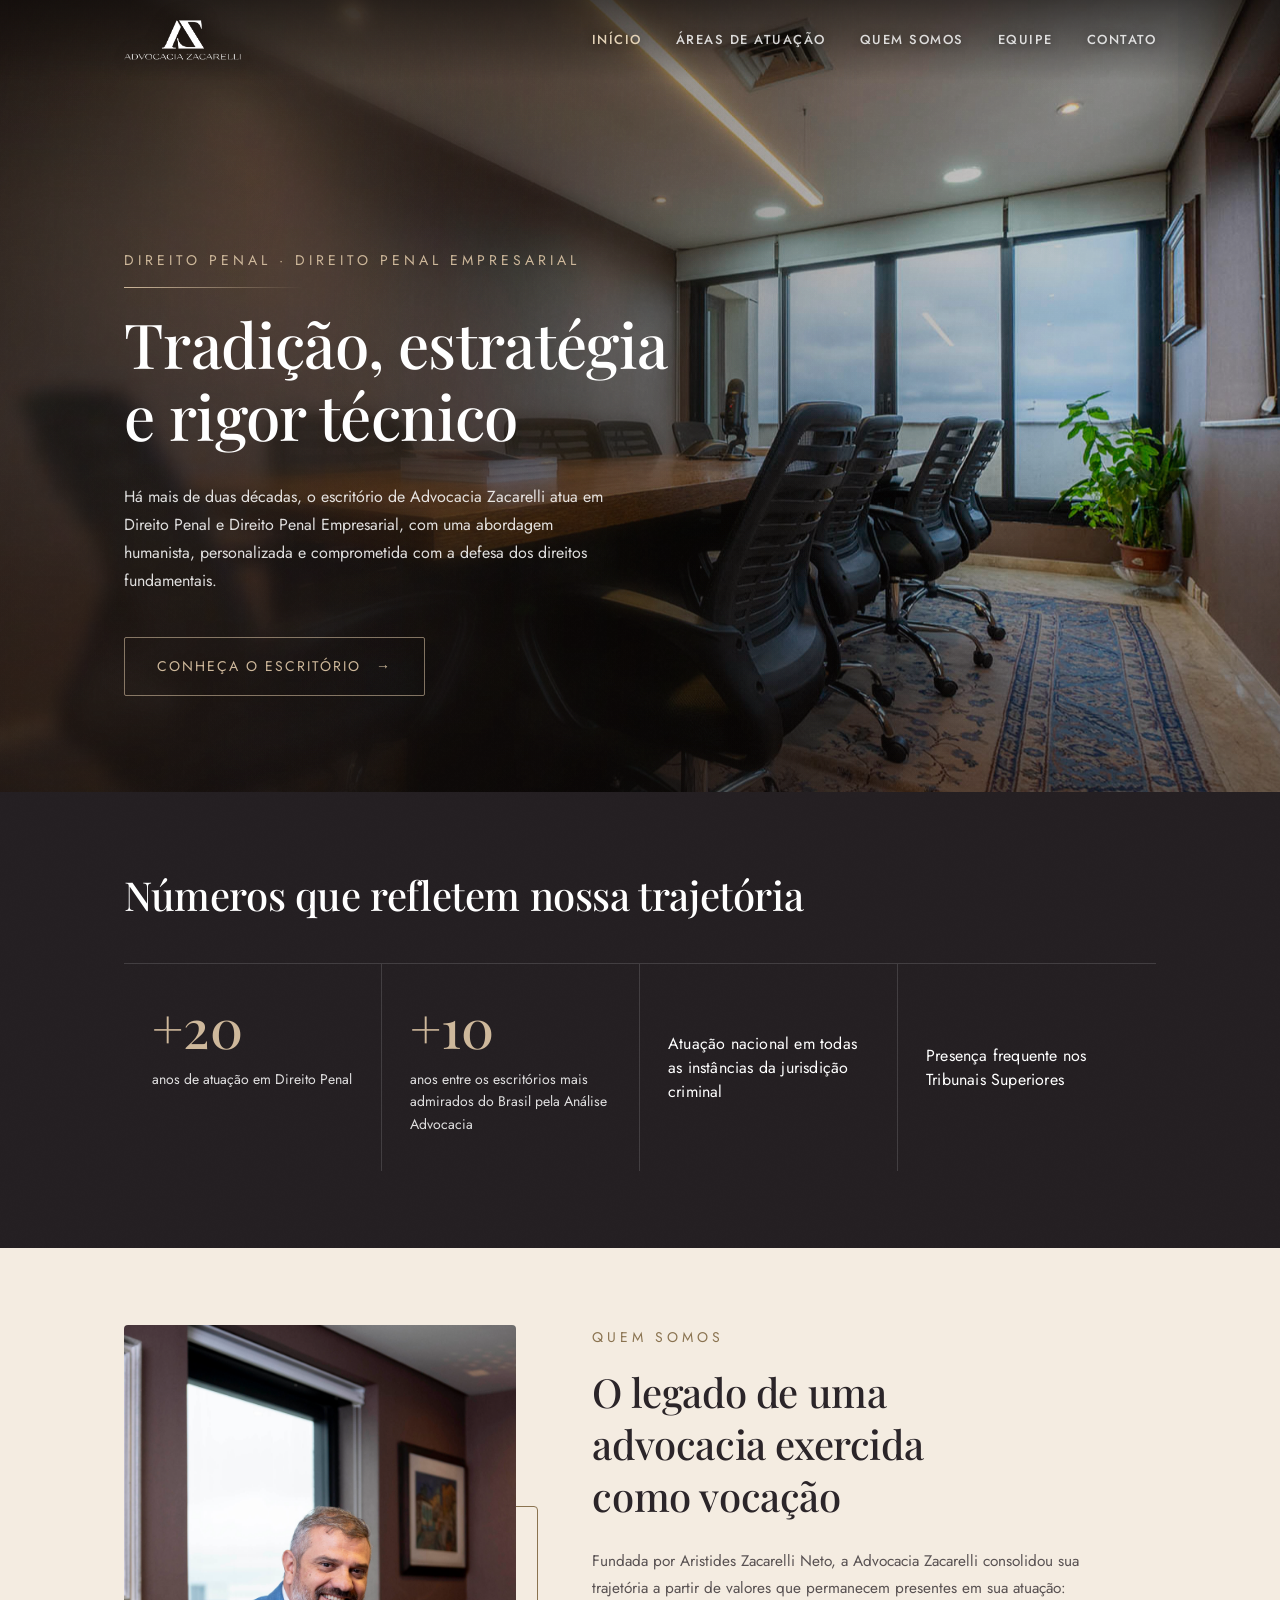
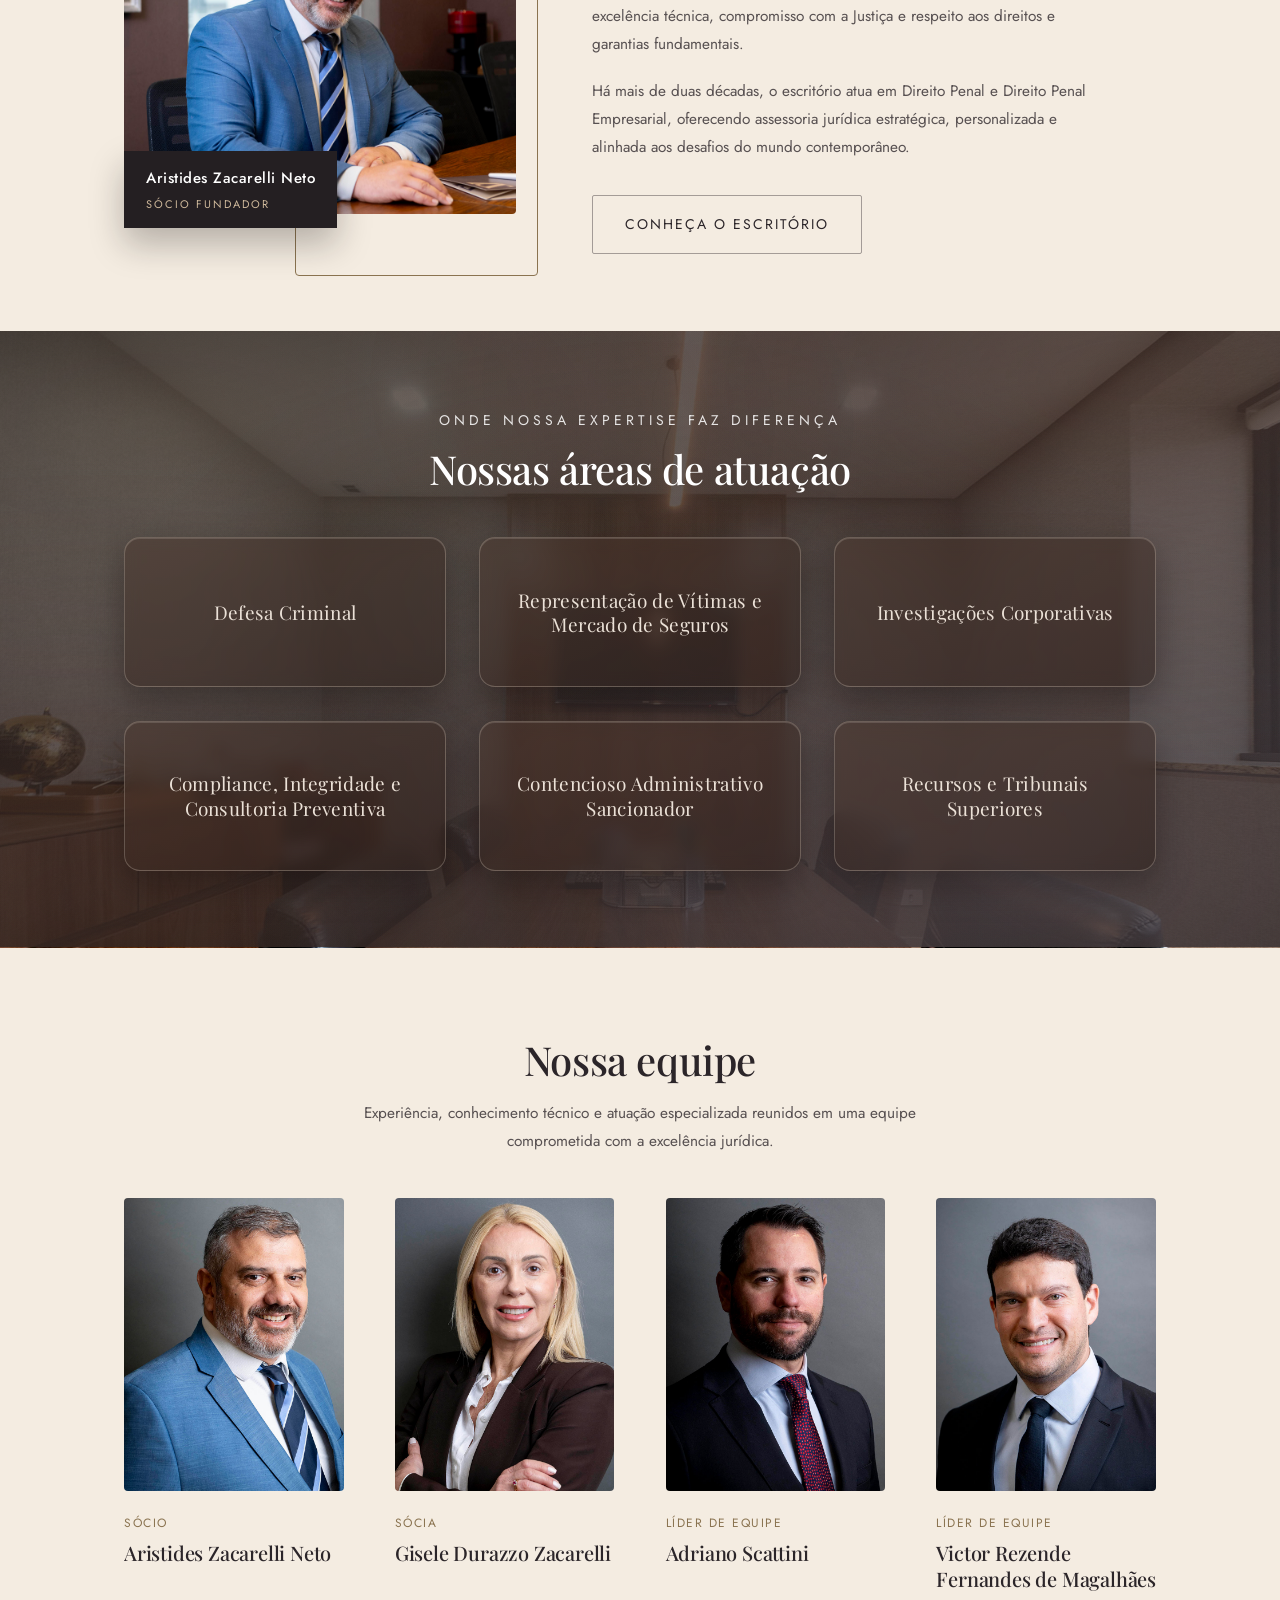
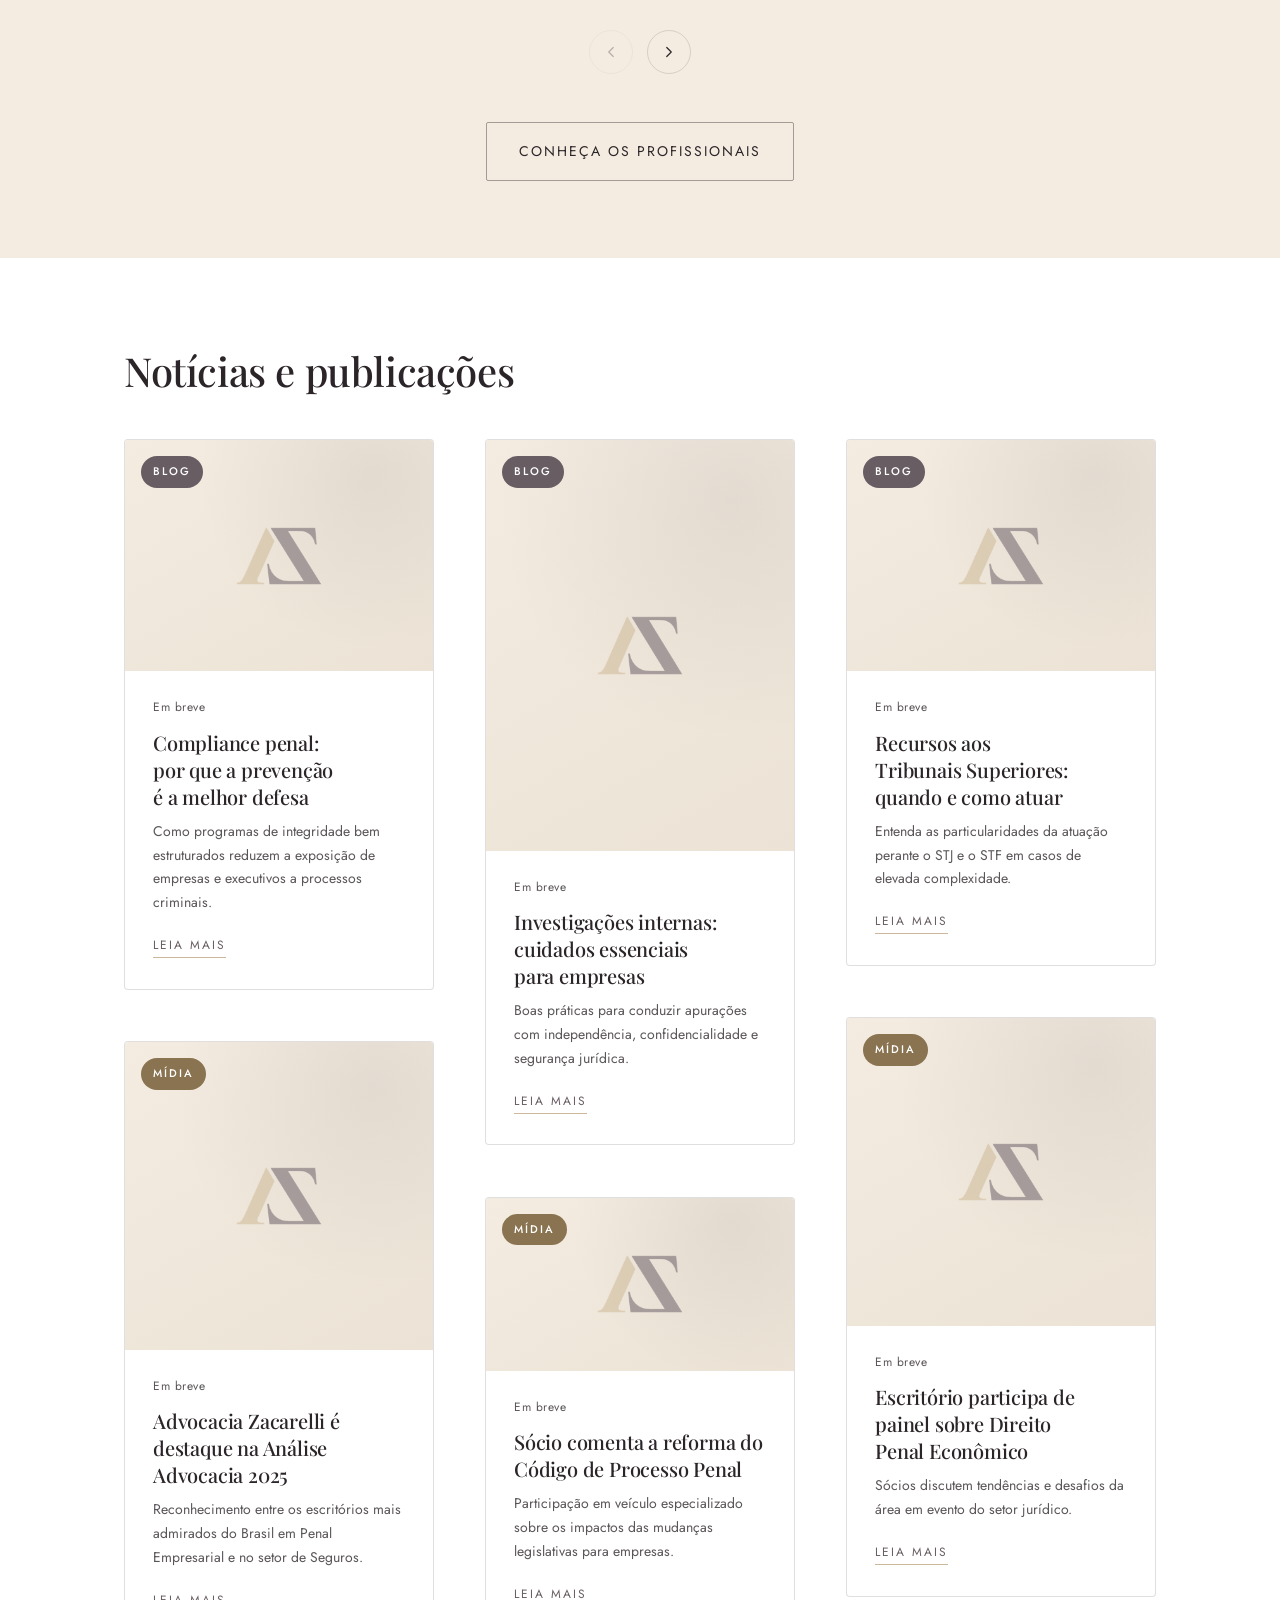
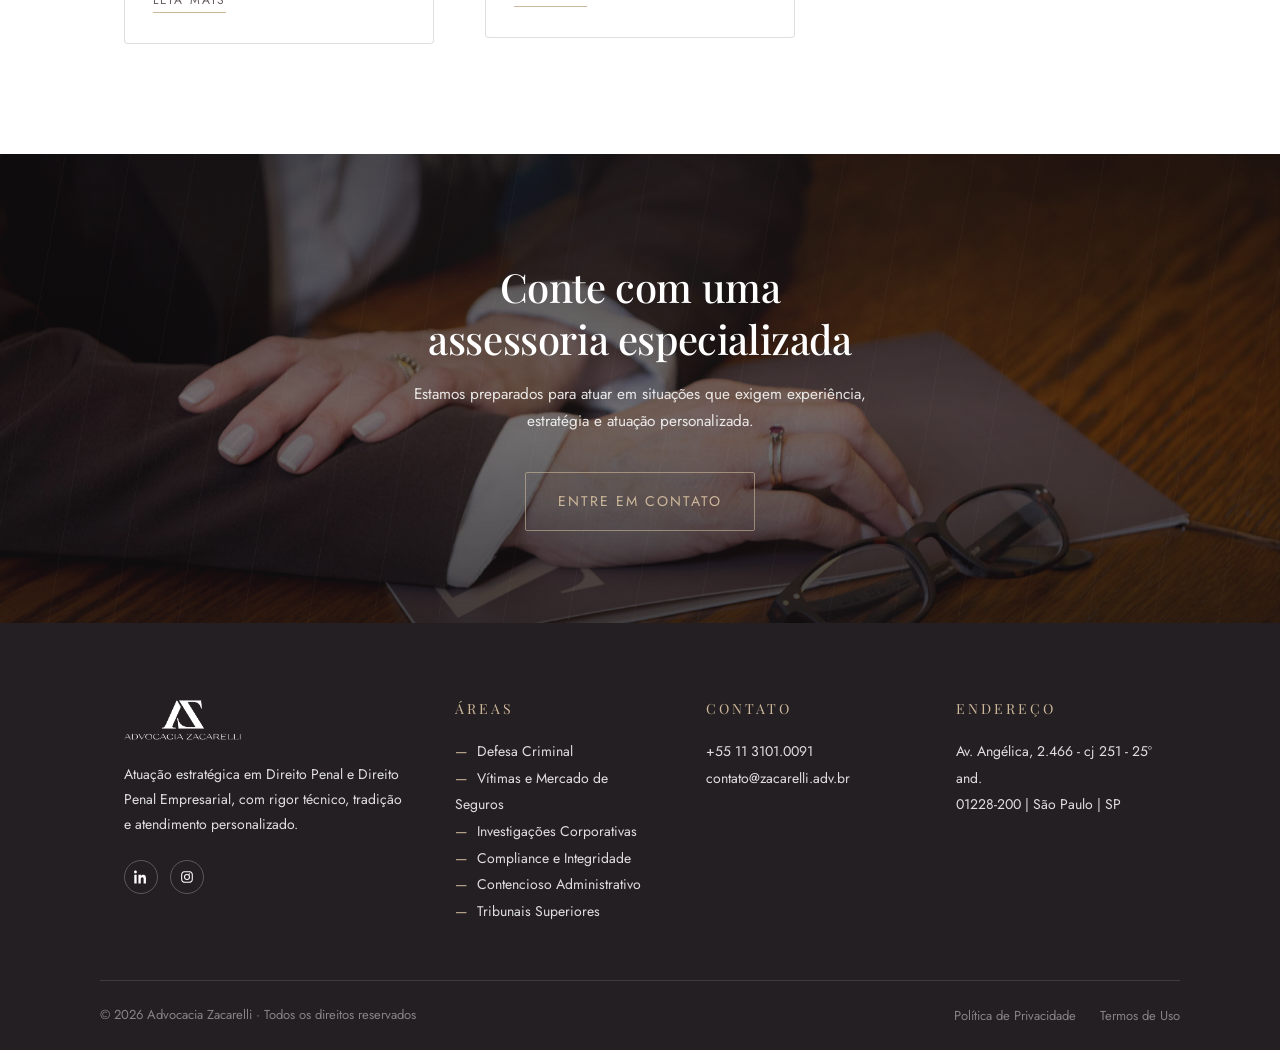
==== commit 39c8aee1: "Refine Equipe banner: softer bottom glass, centered title + gold rule, readable menu - Soften the bo" ====
--- a/index.html
+++ b/index.html
@@ -16,7 +16,7 @@
 <link rel="preconnect" href="https://fonts.gstatic.com" crossorigin>
 <link href="https://fonts.googleapis.com/css2?family=Jost:ital,wght@0,300;0,400;0,500;1,400&family=Playfair+Display:ital,wght@0,400;0,500;0,600;1,400;1,500&display=swap" rel="stylesheet">
 <script>document.documentElement.classList.add('js')</script>
-<link rel="stylesheet" href="css/style.css?v=20260823i">
+<link rel="stylesheet" href="css/style.css?v=20260823j">
 </head>
 <body class="page-home">
 
@@ -384,6 +384,6 @@
   </div>
 </footer>
 
-<script src="js/main.js?v=20260823i"></script>
+<script src="js/main.js?v=20260823j"></script>
 </body>
 </html>
--- a/css/style.css
+++ b/css/style.css
@@ -147,15 +147,21 @@
 .hero__grain{position:absolute;inset:0;z-index:5;pointer-events:none;opacity:.045;mix-blend-mode:overlay;background-image:url("../assets/img/noise.png");background-size:120px 120px}
 .hero__content{position:relative;z-index:6;width:100%;align-self:flex-end;padding-top:clamp(52px,10vw,120px);padding-bottom:clamp(56px,8vw,96px)}
 .hero--inner .hero__content{padding-top:clamp(90px,12vw,150px);padding-bottom:clamp(40px,5vw,64px)}
-/* Banner Equipe: foto pura + vidro vertical concentrado na base + só o título */
+/* Banner Equipe: foto pura + vidro vertical suave na base + título central */
 .hero--team{min-height:min(76vh,700px)}
-.hero--team .hero__content{padding-bottom:clamp(40px,5vw,68px)}
-.hero__teamglass{position:absolute;left:0;right:0;bottom:0;height:54%;z-index:3;pointer-events:none;
-  -webkit-backdrop-filter:blur(15px) saturate(115%);backdrop-filter:blur(15px) saturate(115%);
-  background:linear-gradient(to top, rgba(18,13,12,.74) 0%, rgba(18,13,12,.44) 44%, rgba(18,13,12,0) 100%);
-  -webkit-mask-image:linear-gradient(to top,#000 0%,#000 42%,transparent 100%);
-  mask-image:linear-gradient(to top,#000 0%,#000 42%,transparent 100%)}
+.hero--team .hero__content{padding-bottom:clamp(40px,5vw,68px);text-align:center}
+/* scrim discreto no topo — devolve contraste/leitura ao menu sobre a foto */
+.hero--team .hero__topscrim{position:absolute;left:0;right:0;top:0;height:210px;z-index:2;pointer-events:none;
+  background:linear-gradient(to bottom, rgba(16,11,10,.52) 0%, rgba(16,11,10,.22) 45%, rgba(16,11,10,0) 100%)}
+/* vidro inferior mais suave: blur leve e escurecimento discreto, some cedo pra cima */
+.hero__teamglass{position:absolute;left:0;right:0;bottom:0;height:44%;z-index:3;pointer-events:none;
+  -webkit-backdrop-filter:blur(7px) saturate(112%);backdrop-filter:blur(7px) saturate(112%);
+  background:linear-gradient(to top, rgba(18,13,12,.5) 0%, rgba(18,13,12,.2) 46%, rgba(18,13,12,0) 100%);
+  -webkit-mask-image:linear-gradient(to top,#000 0%,#000 20%,transparent 92%);
+  mask-image:linear-gradient(to top,#000 0%,#000 20%,transparent 92%)}
 .hero--team h1{font-size:clamp(46px,7.5vw,104px)}
+.hero--team .rv-rule{width:120px;margin:20px auto 0;transform-origin:center;
+  background:linear-gradient(90deg,rgba(206,184,155,0),var(--secondary) 50%,rgba(206,184,155,0))}
 .hero .eyebrow{color:var(--secondary)}
 .hero h1{font-family:var(--font-display);font-weight:500;letter-spacing:-.01em;color:#fff;font-size:clamp(30px,5vw,62px);line-height:1.16;max-width:16ch;margin:20px 0 0}
 .hero--inner h1{margin:16px 0 0}
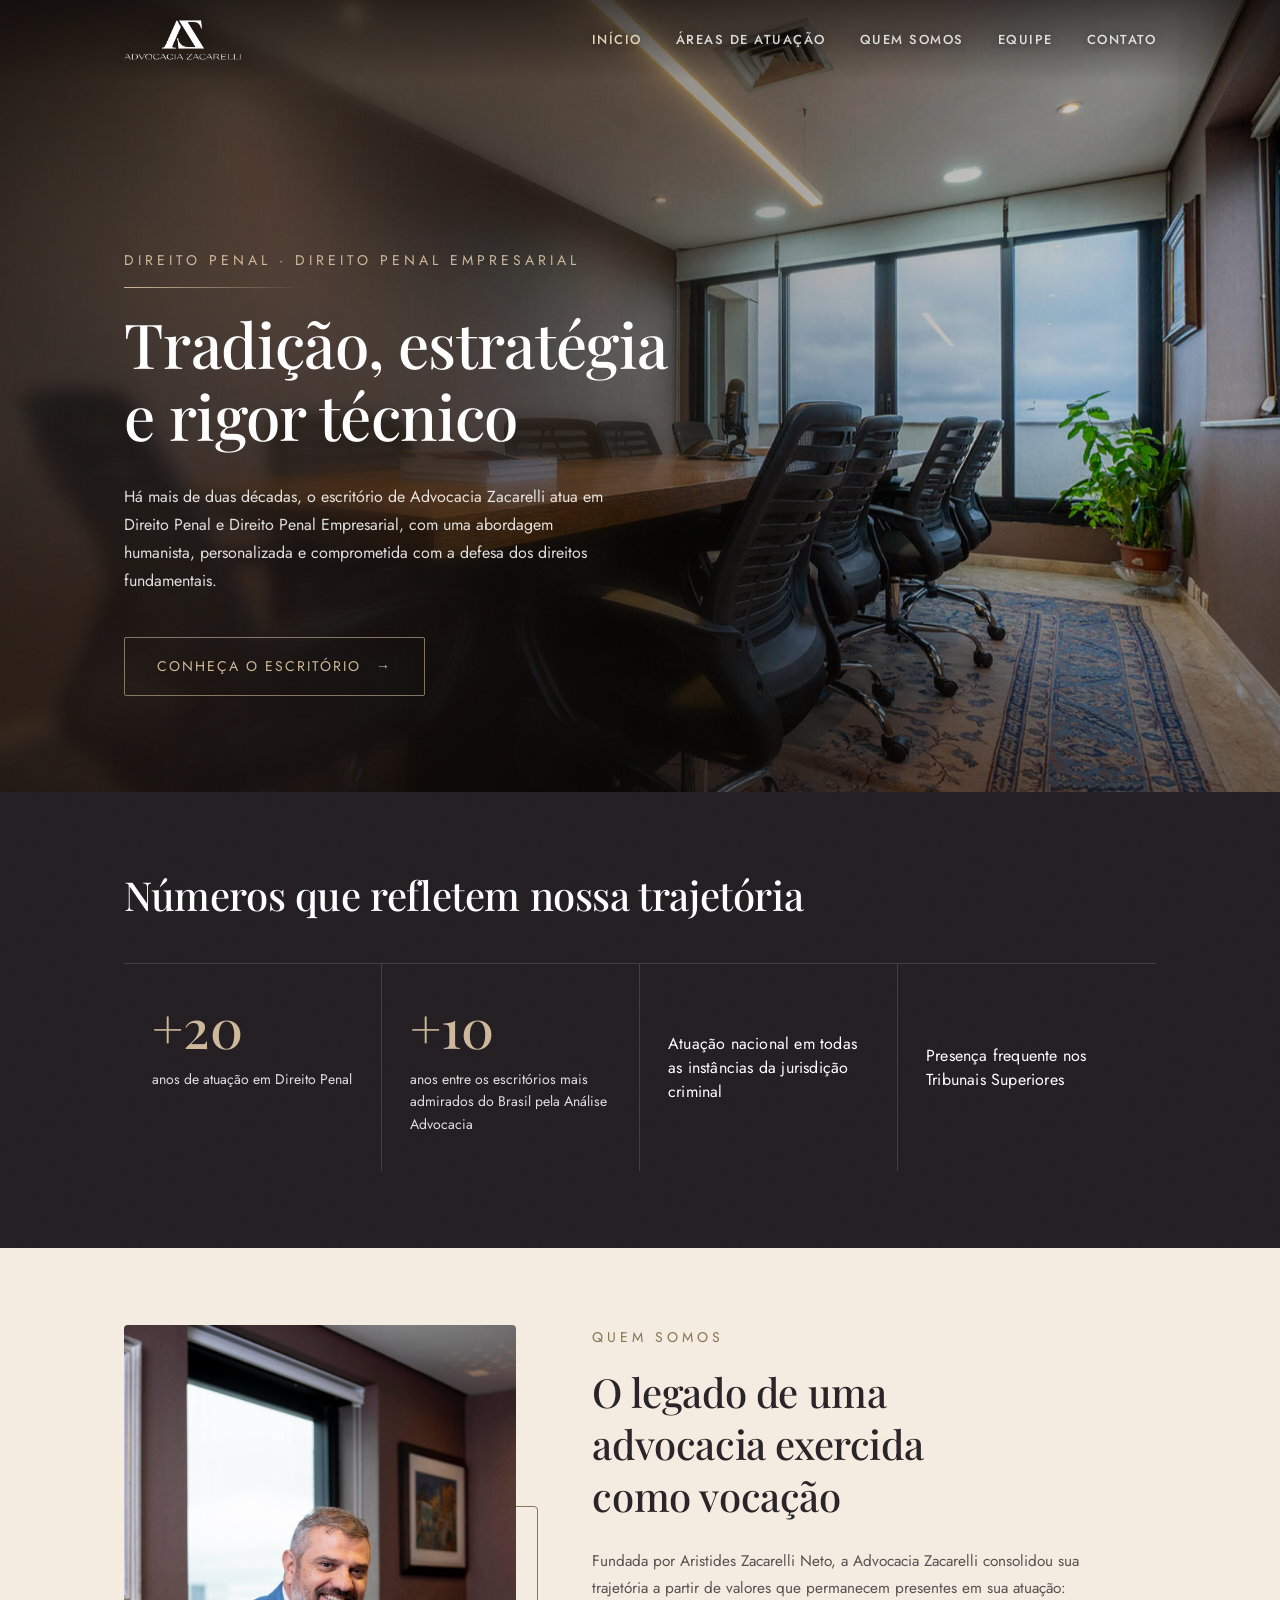
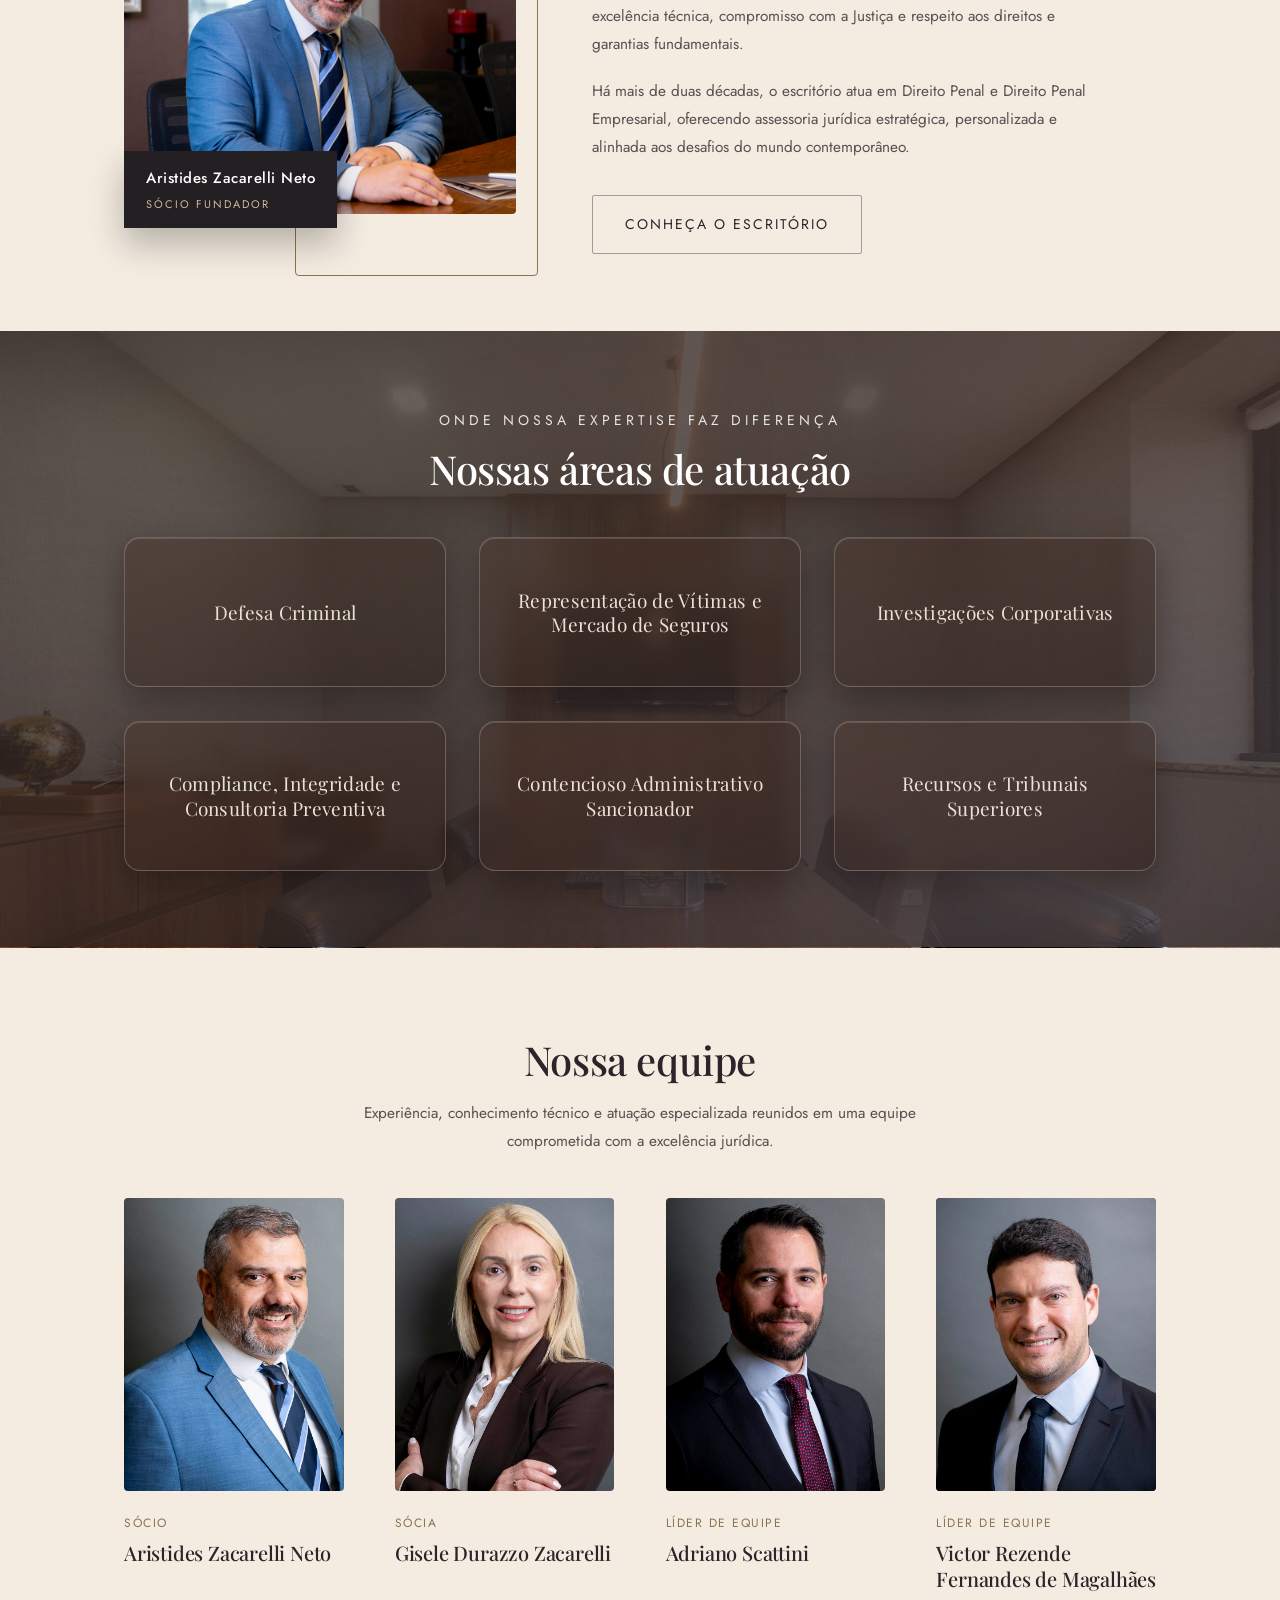
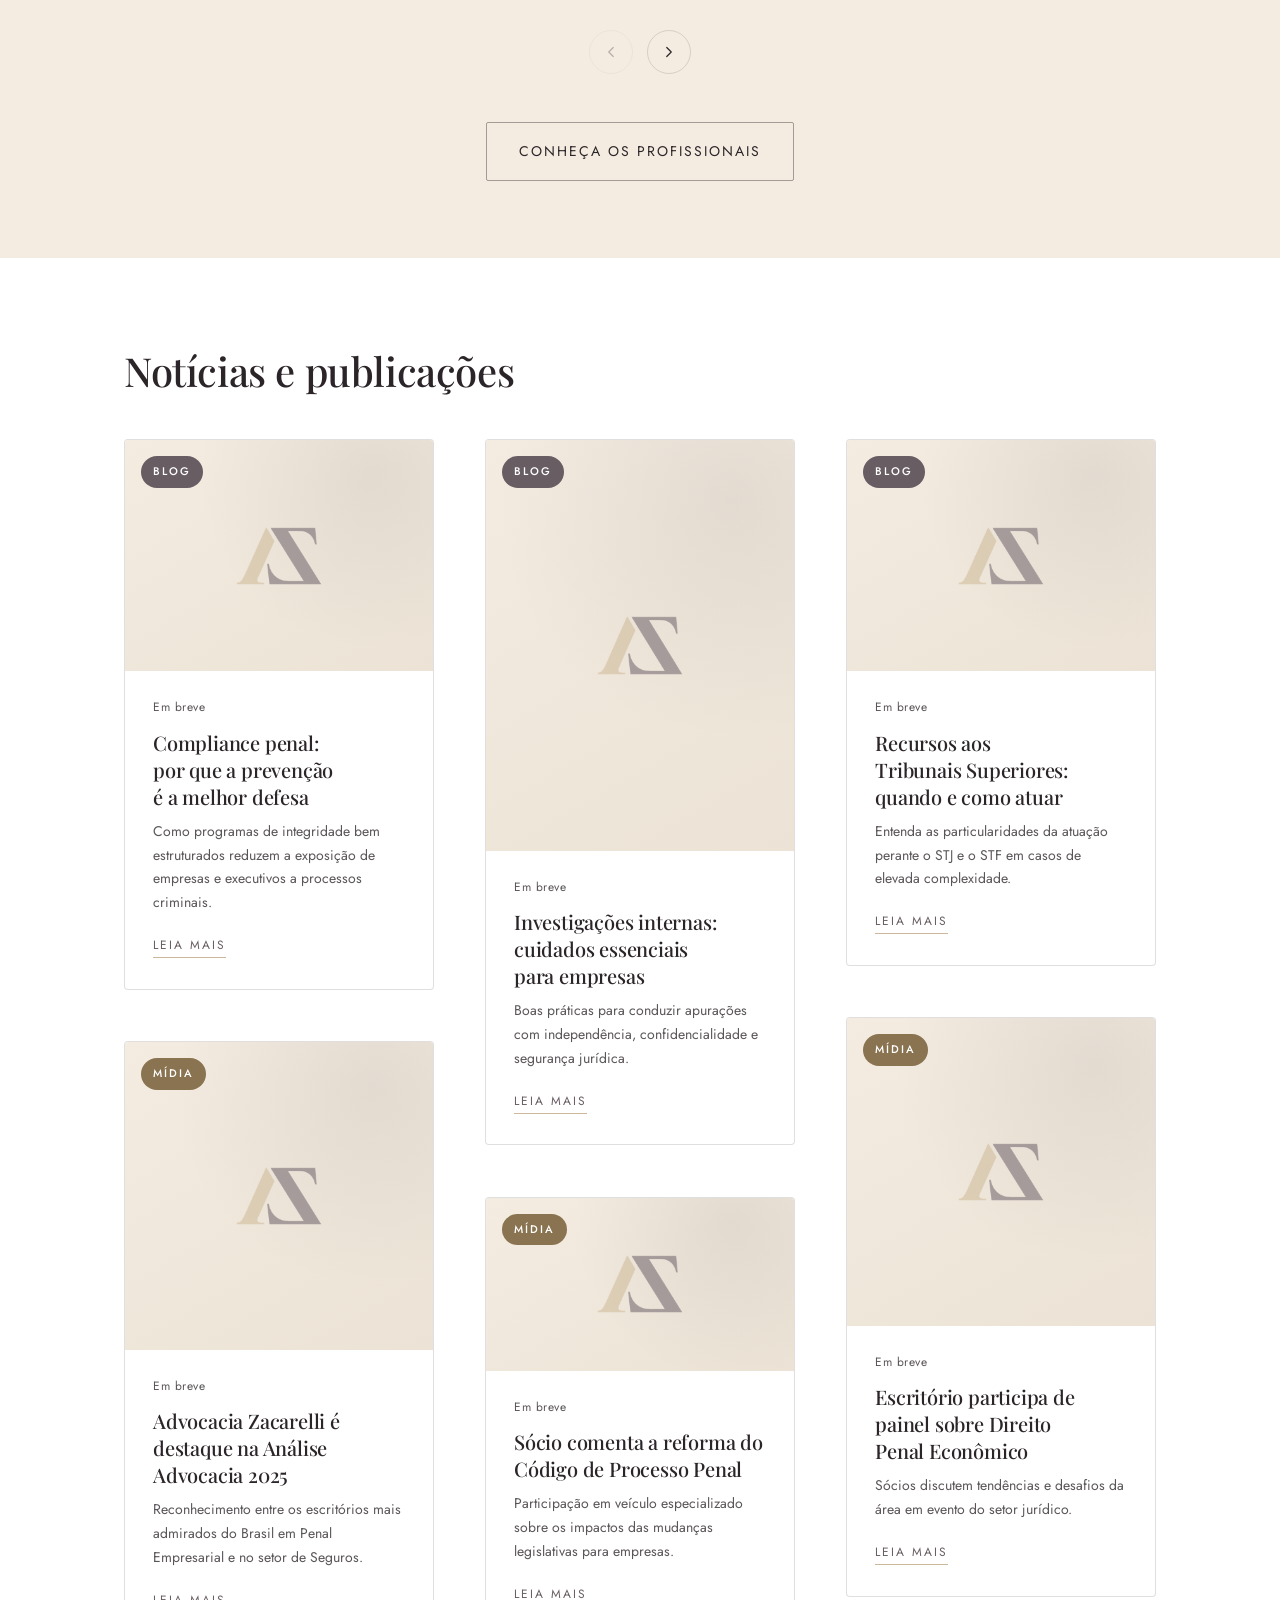
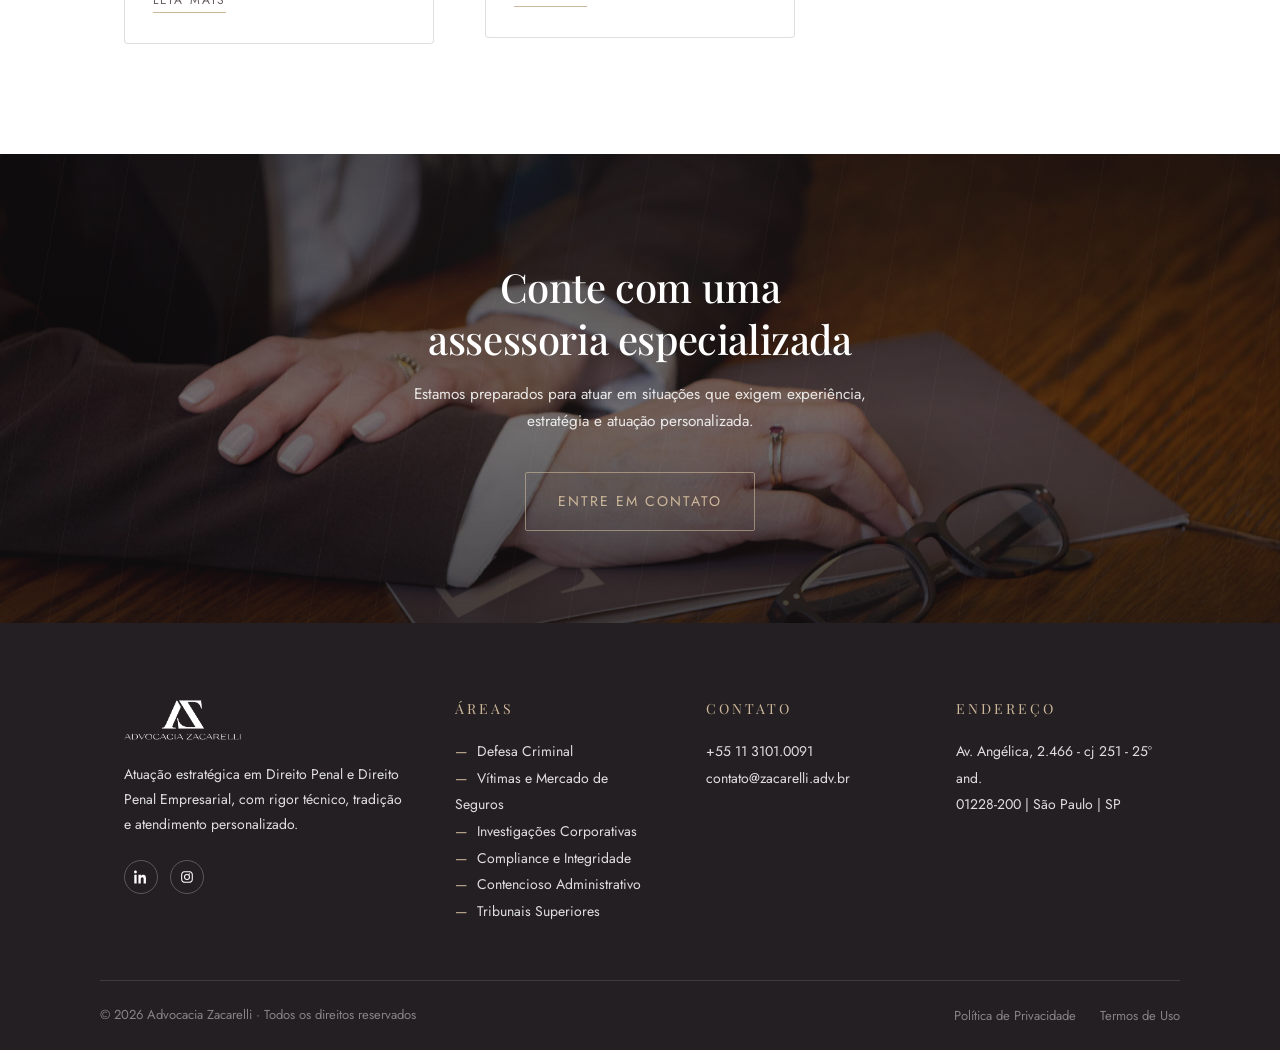
==== commit d3cb4b66: "New Equipe page version: dark mesh banner + team group photo in next section - Replace the team phot" ====
--- a/index.html
+++ b/index.html
@@ -16,7 +16,7 @@
 <link rel="preconnect" href="https://fonts.gstatic.com" crossorigin>
 <link href="https://fonts.googleapis.com/css2?family=Jost:ital,wght@0,300;0,400;0,500;1,400&family=Playfair+Display:ital,wght@0,400;0,500;0,600;1,400;1,500&display=swap" rel="stylesheet">
 <script>document.documentElement.classList.add('js')</script>
-<link rel="stylesheet" href="css/style.css?v=20260823j">
+<link rel="stylesheet" href="css/style.css?v=20260823k">
 </head>
 <body class="page-home">
 
@@ -384,6 +384,6 @@
   </div>
 </footer>
 
-<script src="js/main.js?v=20260823j"></script>
+<script src="js/main.js?v=20260823k"></script>
 </body>
 </html>
--- a/css/style.css
+++ b/css/style.css
@@ -147,21 +147,24 @@
 .hero__grain{position:absolute;inset:0;z-index:5;pointer-events:none;opacity:.045;mix-blend-mode:overlay;background-image:url("../assets/img/noise.png");background-size:120px 120px}
 .hero__content{position:relative;z-index:6;width:100%;align-self:flex-end;padding-top:clamp(52px,10vw,120px);padding-bottom:clamp(56px,8vw,96px)}
 .hero--inner .hero__content{padding-top:clamp(90px,12vw,150px);padding-bottom:clamp(40px,5vw,64px)}
-/* Banner Equipe: foto pura + vidro vertical suave na base + título central */
-.hero--team{min-height:min(76vh,700px)}
-.hero--team .hero__content{padding-bottom:clamp(40px,5vw,68px);text-align:center}
-/* scrim discreto no topo — devolve contraste/leitura ao menu sobre a foto */
-.hero--team .hero__topscrim{position:absolute;left:0;right:0;top:0;height:210px;z-index:2;pointer-events:none;
-  background:linear-gradient(to bottom, rgba(16,11,10,.52) 0%, rgba(16,11,10,.22) 45%, rgba(16,11,10,0) 100%)}
-/* vidro inferior mais suave: blur leve e escurecimento discreto, some cedo pra cima */
-.hero__teamglass{position:absolute;left:0;right:0;bottom:0;height:44%;z-index:3;pointer-events:none;
-  -webkit-backdrop-filter:blur(7px) saturate(112%);backdrop-filter:blur(7px) saturate(112%);
-  background:linear-gradient(to top, rgba(18,13,12,.5) 0%, rgba(18,13,12,.2) 46%, rgba(18,13,12,0) 100%);
-  -webkit-mask-image:linear-gradient(to top,#000 0%,#000 20%,transparent 92%);
-  mask-image:linear-gradient(to top,#000 0%,#000 20%,transparent 92%)}
-.hero--team h1{font-size:clamp(46px,7.5vw,104px)}
-.hero--team .rv-rule{width:120px;margin:20px auto 0;transform-origin:center;
-  background:linear-gradient(90deg,rgba(206,184,155,0),var(--secondary) 50%,rgba(206,184,155,0))}
+/* Banner Equipe: gradiente mesh escuro, mais baixo, "Equipe" à esquerda com
+   grafismo dourado acima. */
+.hero--mesh{min-height:min(48vh,440px)}
+.hero--mesh .hero__content{align-self:center}
+.hero--mesh .hero__meshbg{position:absolute;inset:0;z-index:0;pointer-events:none;
+  background:
+    radial-gradient(at 16% 22%, rgba(206,184,155,0.16) 0%, transparent 44%),
+    radial-gradient(at 86% 12%, rgba(91,66,56,0.40) 0%, transparent 50%),
+    radial-gradient(at 82% 90%, rgba(104,93,99,0.32) 0%, transparent 55%),
+    radial-gradient(at 8% 92%,  rgba(60,43,37,0.52) 0%, transparent 55%),
+    linear-gradient(160deg, #16100E 0%, #241A17 48%, #16100E 100%)}
+.hero--mesh h1{color:#fff;font-size:clamp(40px,6vw,84px)}
+.hero--mesh .hero__mark{display:block;height:2px;width:64px;margin:0 0 22px;border-radius:2px;transform-origin:left center;
+  background:linear-gradient(90deg,var(--secondary),rgba(206,184,155,.15))}
+
+/* Foto da equipe na seção seguinte (grupo) */
+.team-hero-photo{margin:0 0 clamp(30px,4vw,52px);border-radius:var(--radius-lg);overflow:hidden;box-shadow:0 24px 54px var(--shadow)}
+.team-hero-photo img{width:100%;height:auto;display:block}
 .hero .eyebrow{color:var(--secondary)}
 .hero h1{font-family:var(--font-display);font-weight:500;letter-spacing:-.01em;color:#fff;font-size:clamp(30px,5vw,62px);line-height:1.16;max-width:16ch;margin:20px 0 0}
 .hero--inner h1{margin:16px 0 0}
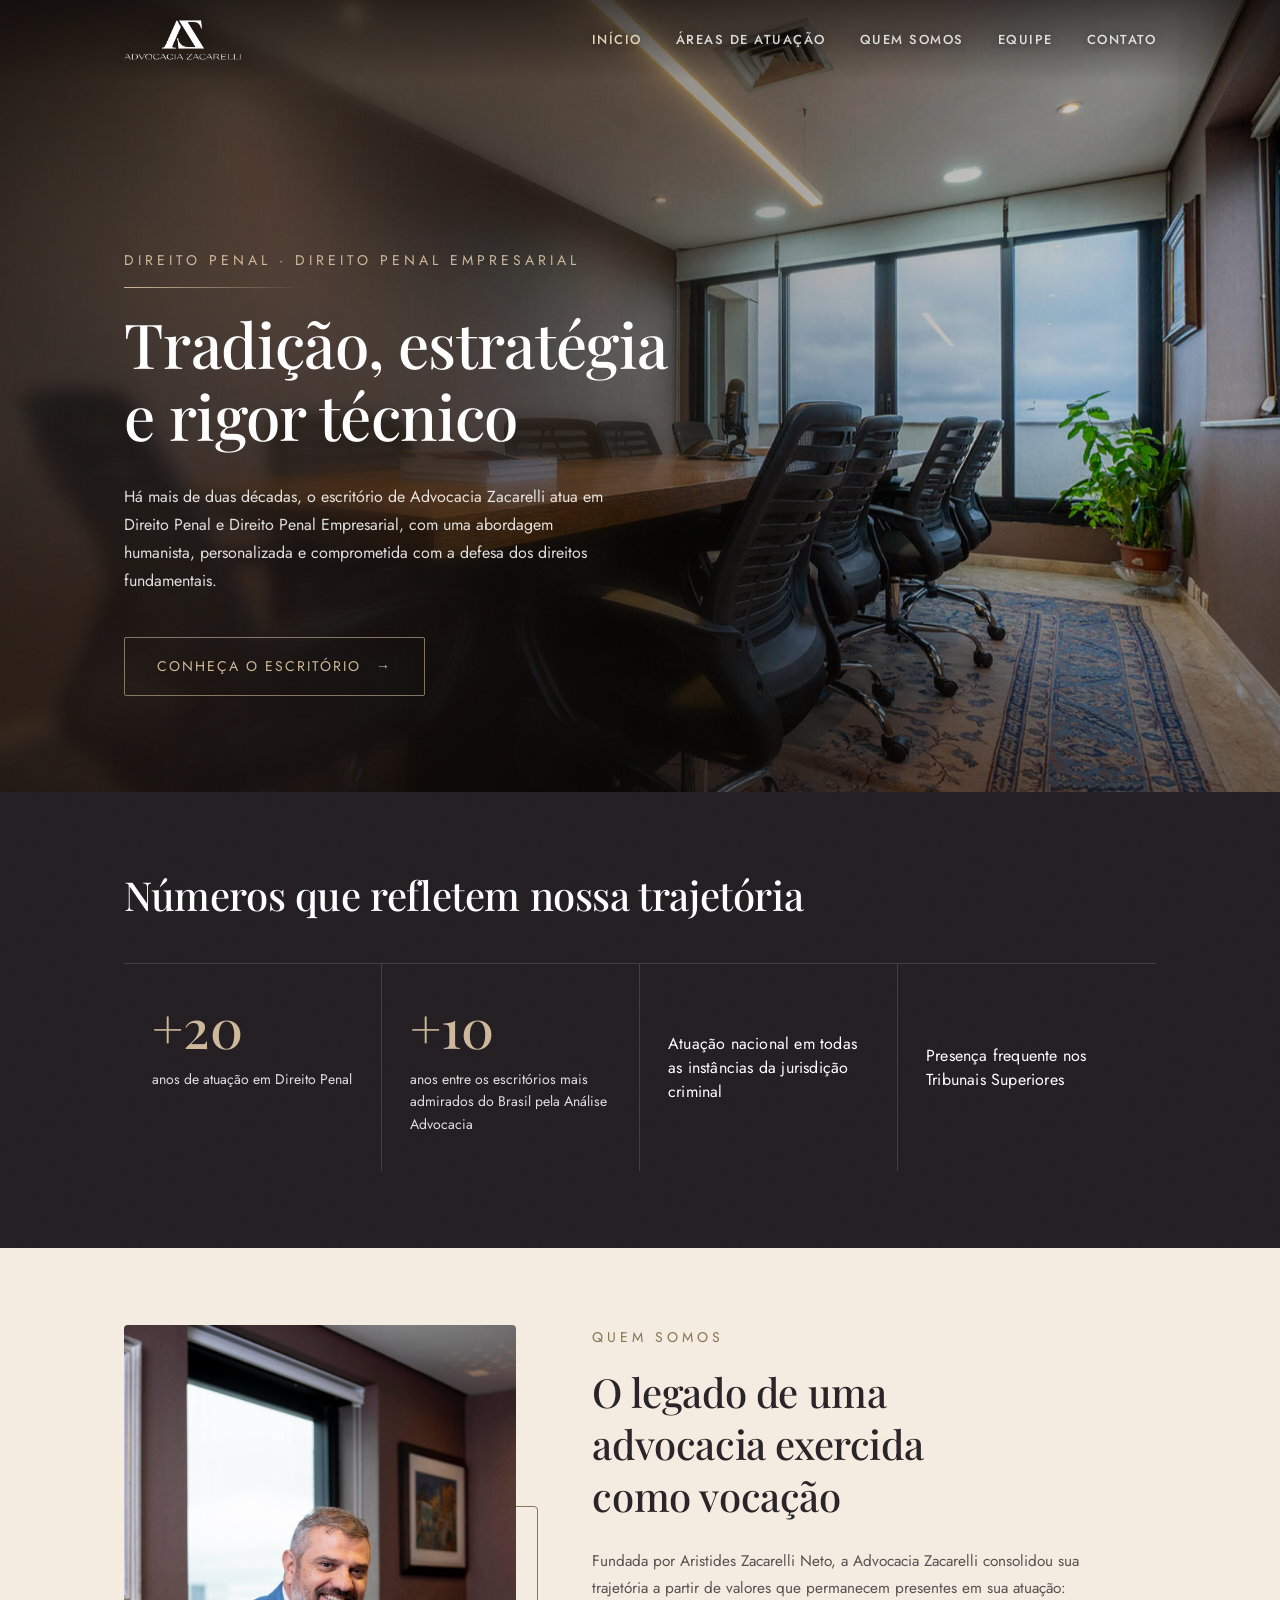
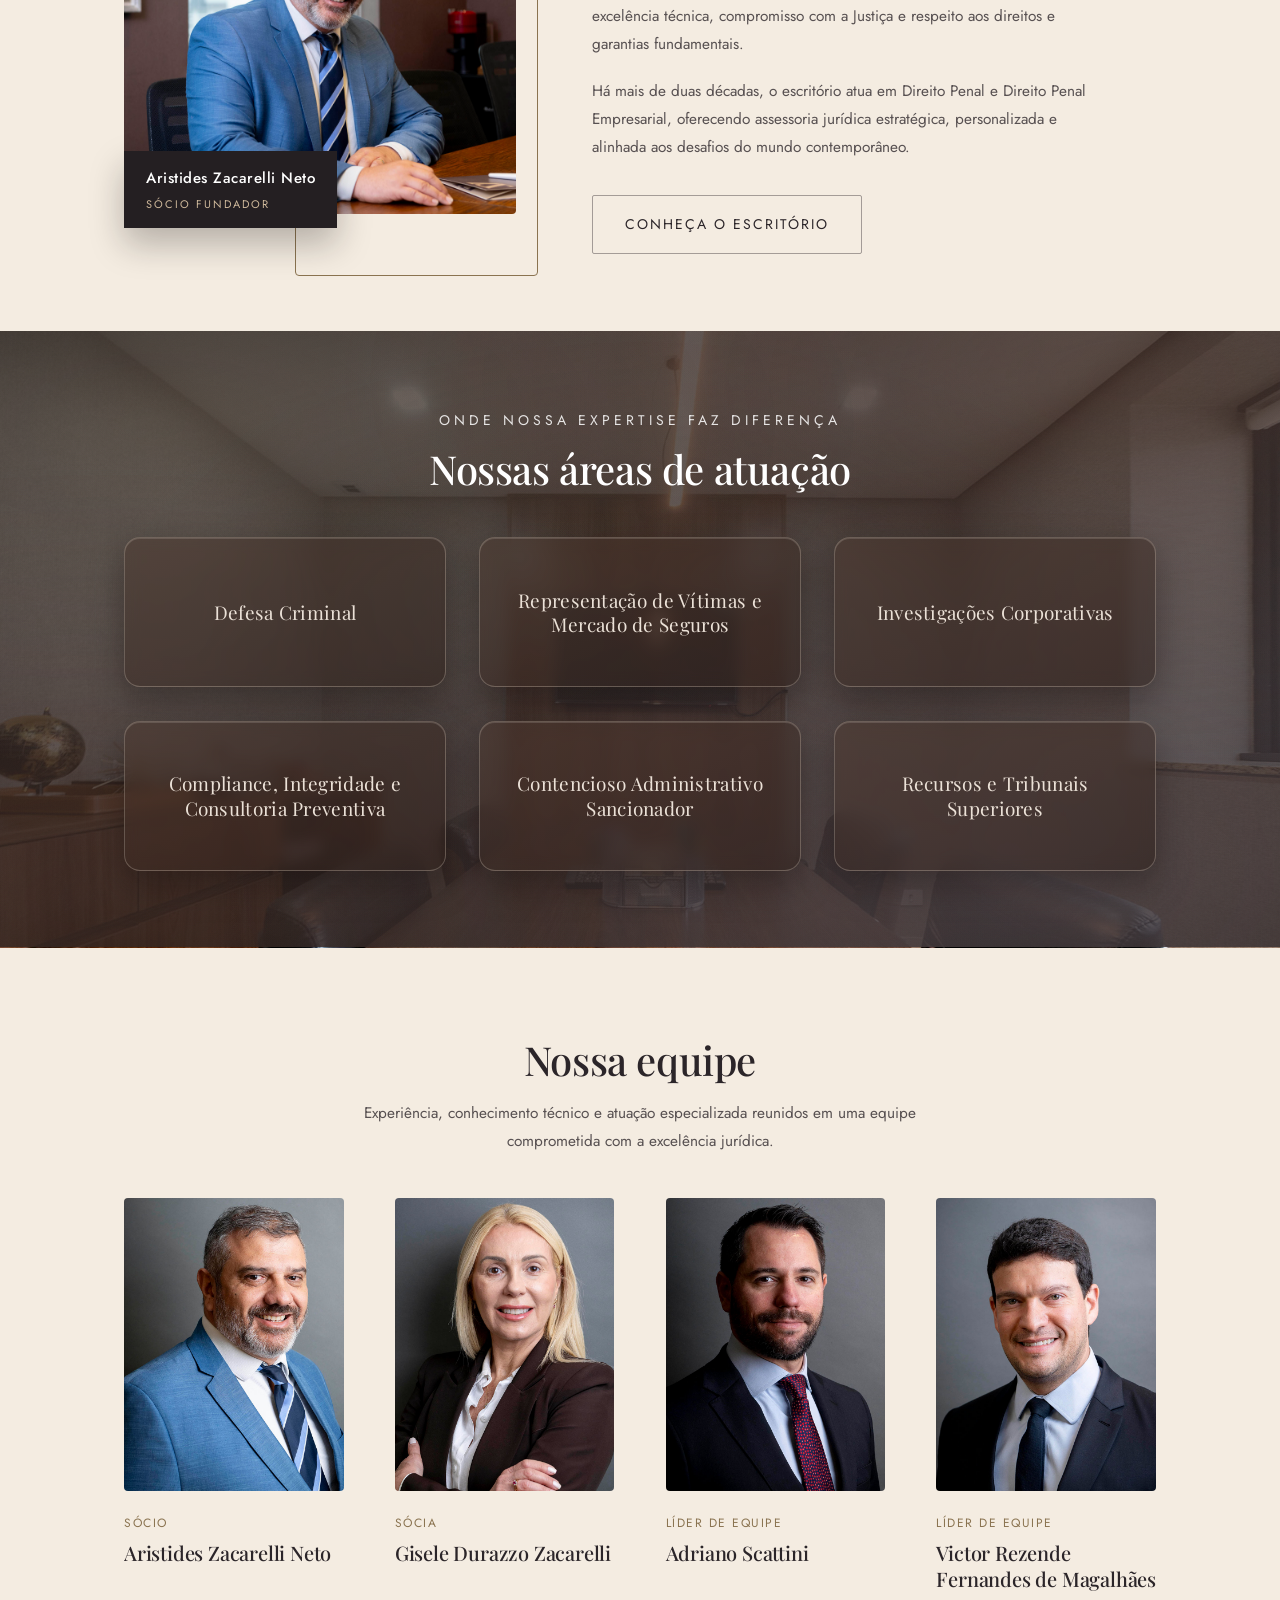
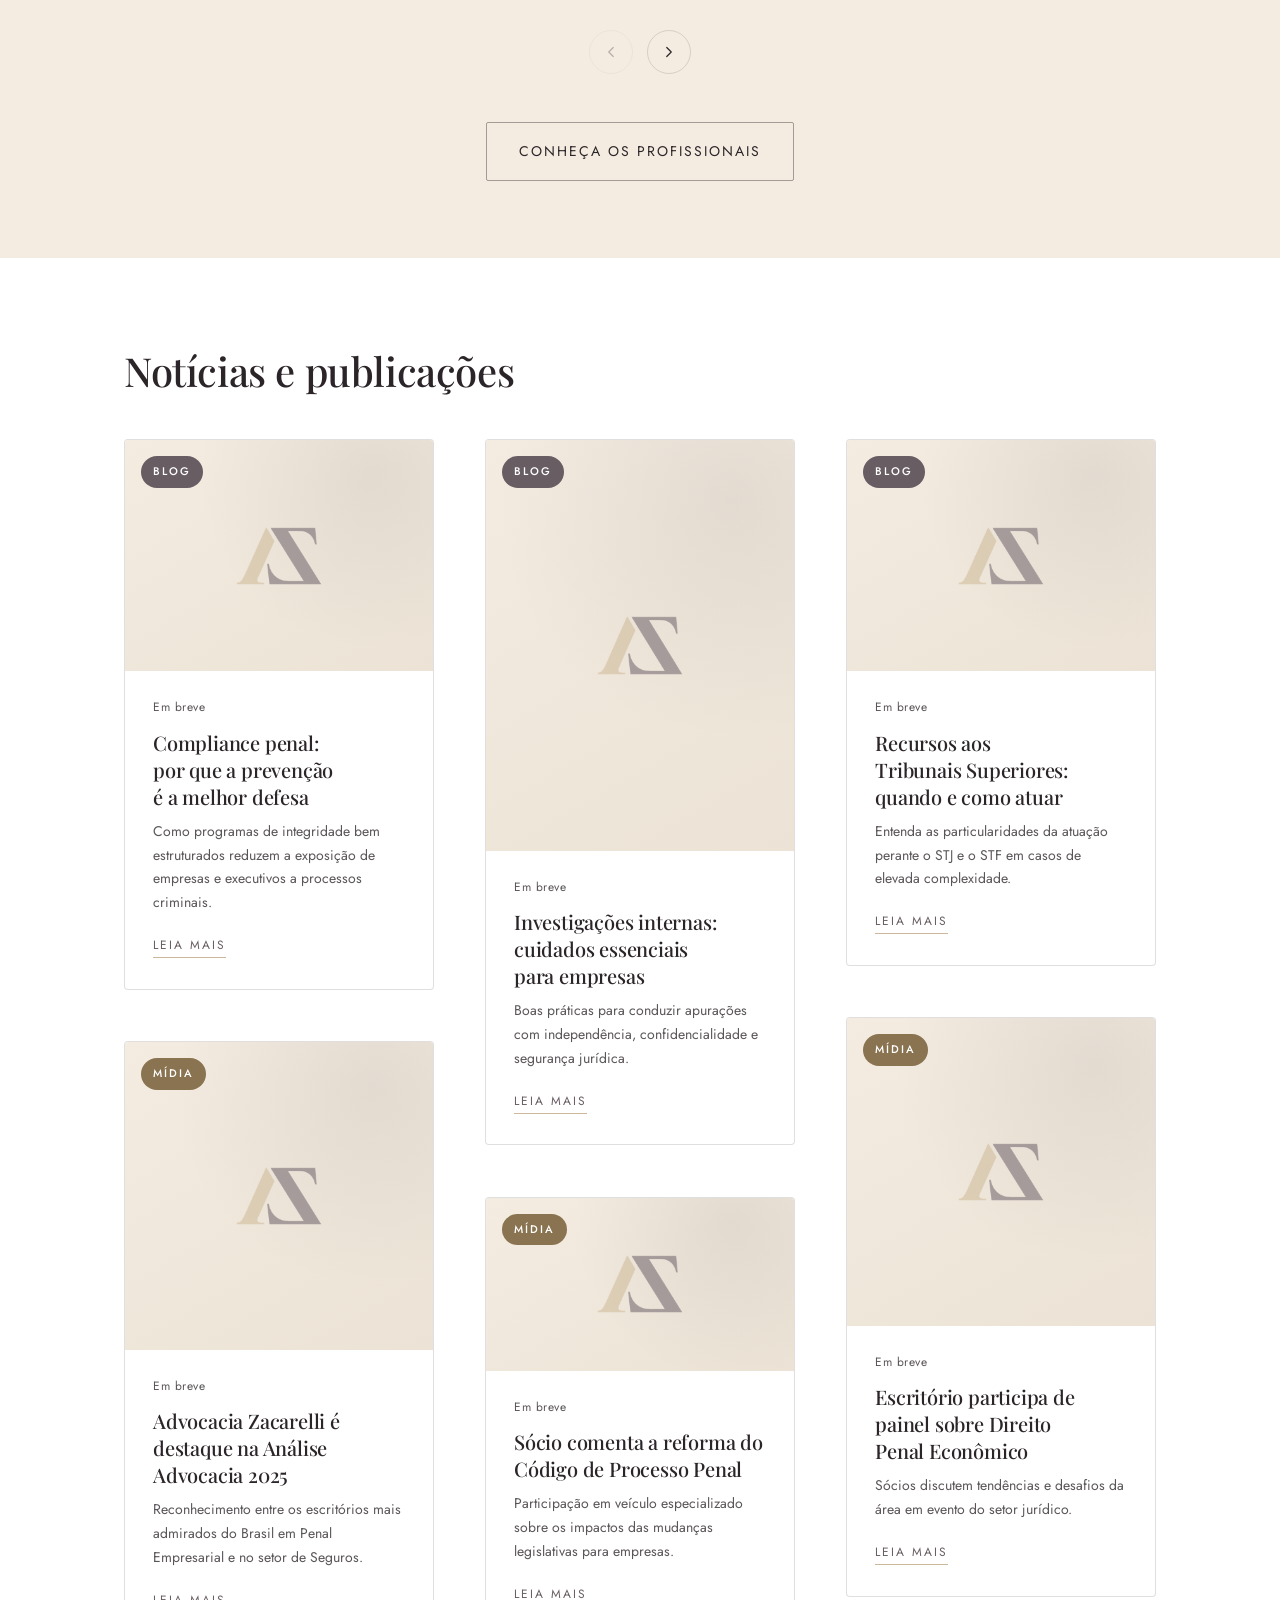
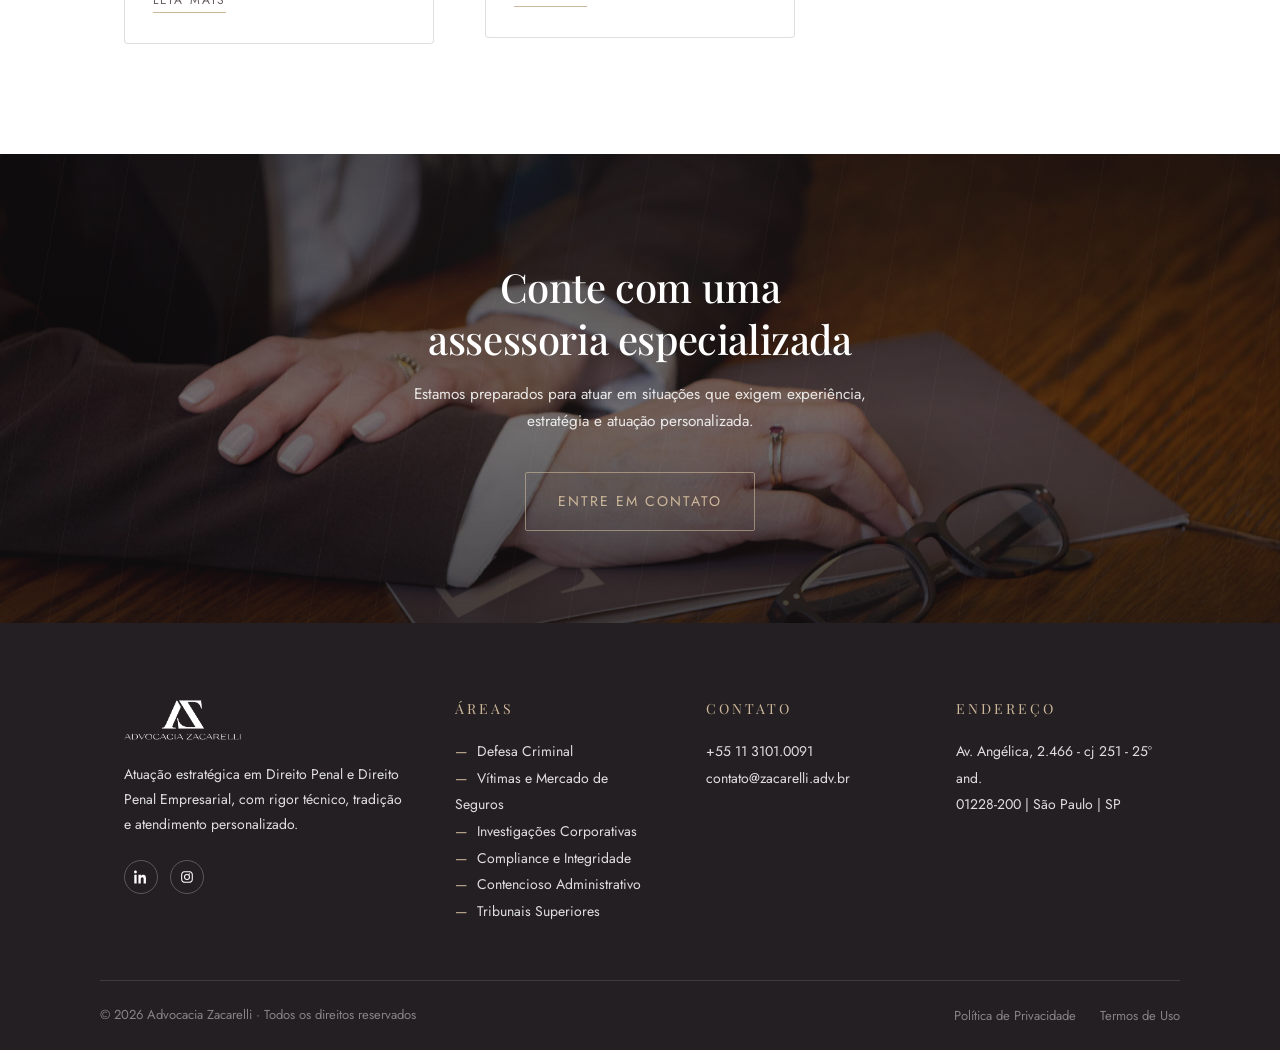
==== commit 3a6086ff: "Equipe alternative: split banner — "Equipe" left, full team photo right Two-column dark mesh banner:" ====
--- a/index.html
+++ b/index.html
@@ -16,7 +16,7 @@
 <link rel="preconnect" href="https://fonts.gstatic.com" crossorigin>
 <link href="https://fonts.googleapis.com/css2?family=Jost:ital,wght@0,300;0,400;0,500;1,400&family=Playfair+Display:ital,wght@0,400;0,500;0,600;1,400;1,500&display=swap" rel="stylesheet">
 <script>document.documentElement.classList.add('js')</script>
-<link rel="stylesheet" href="css/style.css?v=20260823k">
+<link rel="stylesheet" href="css/style.css?v=20260823l">
 </head>
 <body class="page-home">
 
@@ -384,6 +384,6 @@
   </div>
 </footer>
 
-<script src="js/main.js?v=20260823k"></script>
+<script src="js/main.js?v=20260823l"></script>
 </body>
 </html>
--- a/css/style.css
+++ b/css/style.css
@@ -147,22 +147,35 @@
 .hero__grain{position:absolute;inset:0;z-index:5;pointer-events:none;opacity:.045;mix-blend-mode:overlay;background-image:url("../assets/img/noise.png");background-size:120px 120px}
 .hero__content{position:relative;z-index:6;width:100%;align-self:flex-end;padding-top:clamp(52px,10vw,120px);padding-bottom:clamp(56px,8vw,96px)}
 .hero--inner .hero__content{padding-top:clamp(90px,12vw,150px);padding-bottom:clamp(40px,5vw,64px)}
-/* Banner Equipe: gradiente mesh escuro, mais baixo, "Equipe" à esquerda com
-   grafismo dourado acima. */
-.hero--mesh{min-height:min(48vh,440px)}
-.hero--mesh .hero__content{align-self:center}
-.hero--mesh .hero__meshbg{position:absolute;inset:0;z-index:0;pointer-events:none;
+/* Banner Equipe — gradiente mesh escuro. Base compartilhada + duas variações:
+   (mesh) só o título à esquerda / (split) título à esquerda + foto inteira à direita. */
+.hero__meshbg{position:absolute;inset:0;z-index:0;pointer-events:none;
   background:
     radial-gradient(at 16% 22%, rgba(206,184,155,0.16) 0%, transparent 44%),
     radial-gradient(at 86% 12%, rgba(91,66,56,0.40) 0%, transparent 50%),
     radial-gradient(at 82% 90%, rgba(104,93,99,0.32) 0%, transparent 55%),
     radial-gradient(at 8% 92%,  rgba(60,43,37,0.52) 0%, transparent 55%),
     linear-gradient(160deg, #16100E 0%, #241A17 48%, #16100E 100%)}
-.hero--mesh h1{color:#fff;font-size:clamp(40px,6vw,84px)}
-.hero--mesh .hero__mark{display:block;height:2px;width:64px;margin:0 0 22px;border-radius:2px;transform-origin:left center;
+.hero__mark{display:block;height:2px;width:64px;margin:0 0 22px;border-radius:2px;transform-origin:left center;
   background:linear-gradient(90deg,var(--secondary),rgba(206,184,155,.15))}
-
-/* Foto da equipe na seção seguinte (grupo) */
+.hero--mesh h1,.hero--split h1{color:#fff}
+/* variação: banner baixo, só o título à esquerda */
+.hero--mesh{min-height:min(48vh,440px)}
+.hero--mesh .hero__content{align-self:center}
+.hero--mesh h1{font-size:clamp(40px,6vw,84px)}
+/* variação: split — título à esquerda, foto da equipe inteira à direita (sem cortes) */
+.hero--split{min-height:min(60vh,520px)}
+.hero--split .hero__splitrow{display:grid;grid-template-columns:0.9fr 1.18fr;gap:clamp(28px,4vw,64px);align-items:center;width:100%;position:relative;z-index:2;
+  padding-top:calc(var(--header-h) + clamp(10px,3vw,40px));padding-bottom:clamp(20px,3vw,40px)}
+.hero--split .hero__splitcopy h1{font-size:clamp(40px,6vw,88px)}
+.hero--split .hero__splitphoto{display:flex;align-items:center;justify-content:center}
+.hero--split .hero__splitphoto img{width:100%;height:auto;max-height:min(58vh,460px);object-fit:contain;border-radius:var(--radius-lg);box-shadow:0 24px 54px rgba(10,7,6,.42)}
+@media(max-width:820px){
+  .hero--split{min-height:0}
+  .hero--split .hero__splitrow{grid-template-columns:1fr;gap:22px;padding-bottom:16px}
+}
+
+/* Foto da equipe na seção seguinte (grupo) — usada na variação sem foto no banner */
 .team-hero-photo{margin:0 0 clamp(30px,4vw,52px);border-radius:var(--radius-lg);overflow:hidden;box-shadow:0 24px 54px var(--shadow)}
 .team-hero-photo img{width:100%;height:auto;display:block}
 .hero .eyebrow{color:var(--secondary)}
